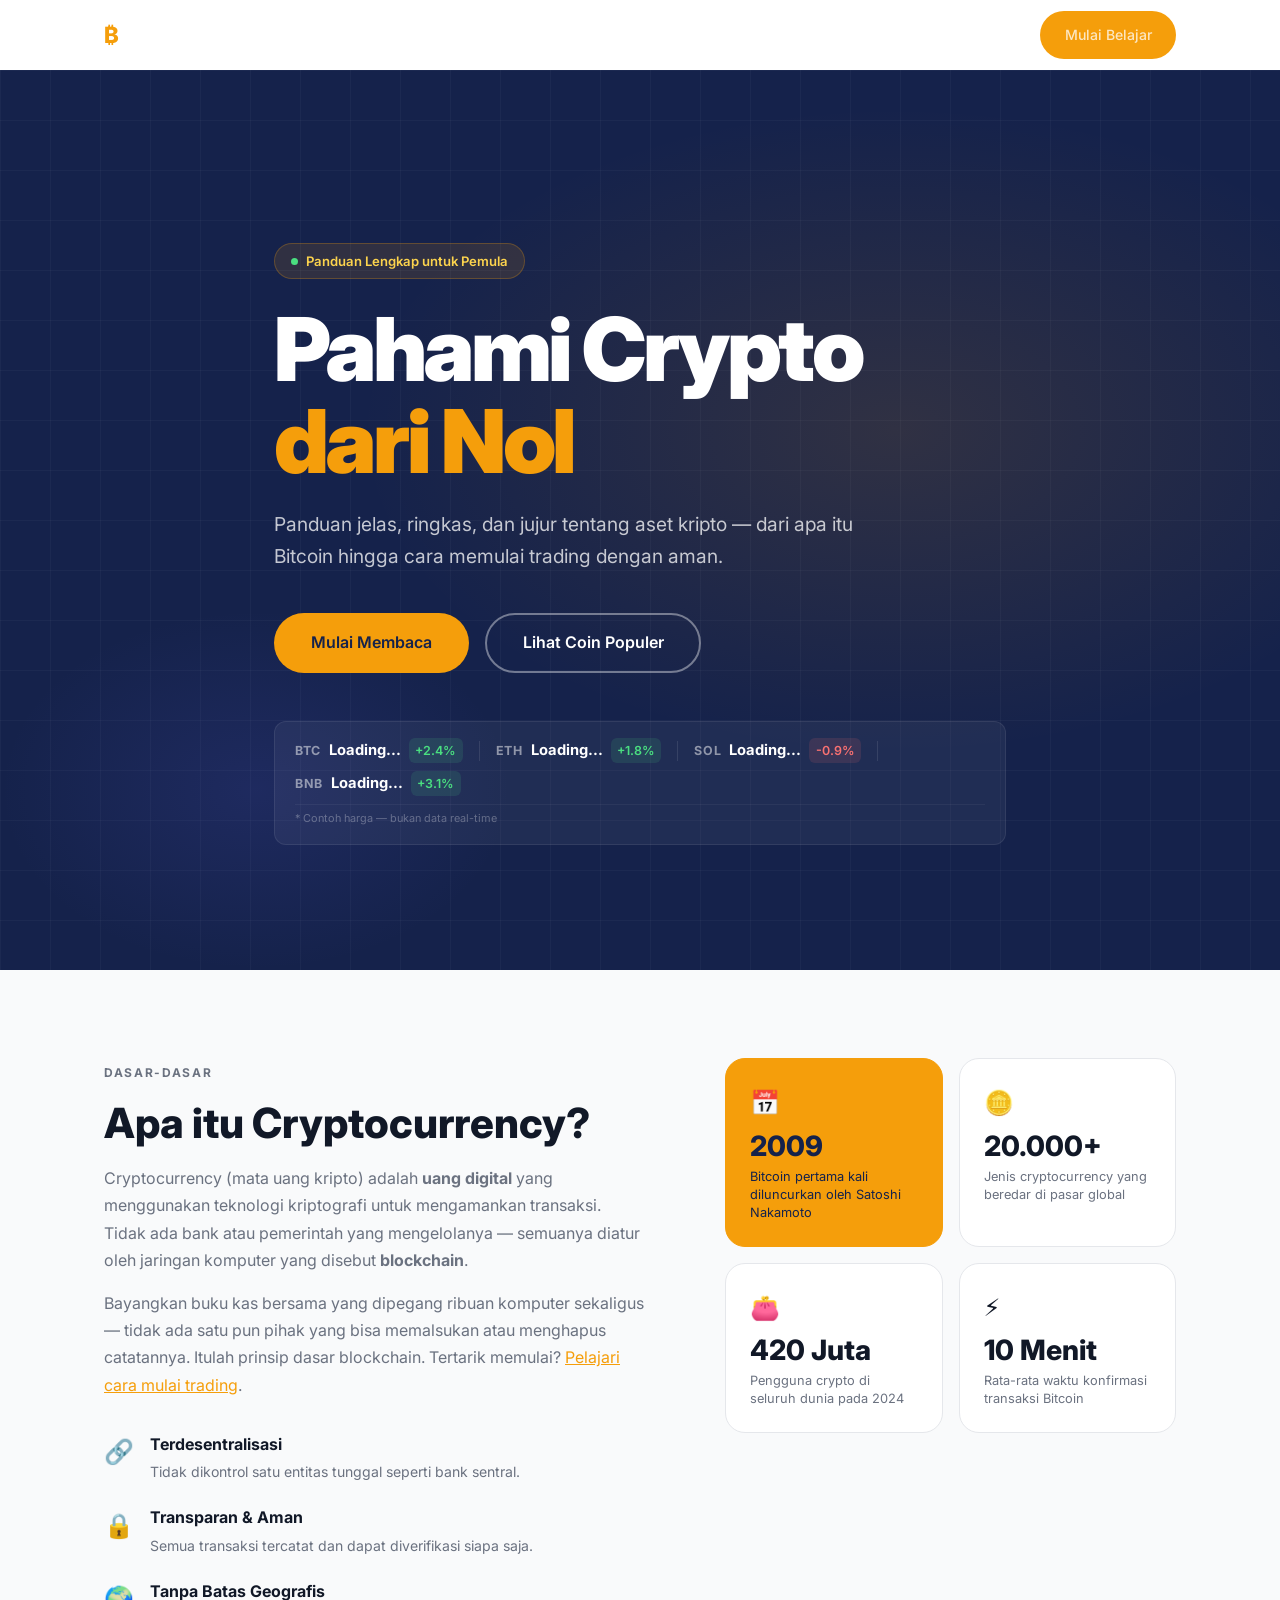
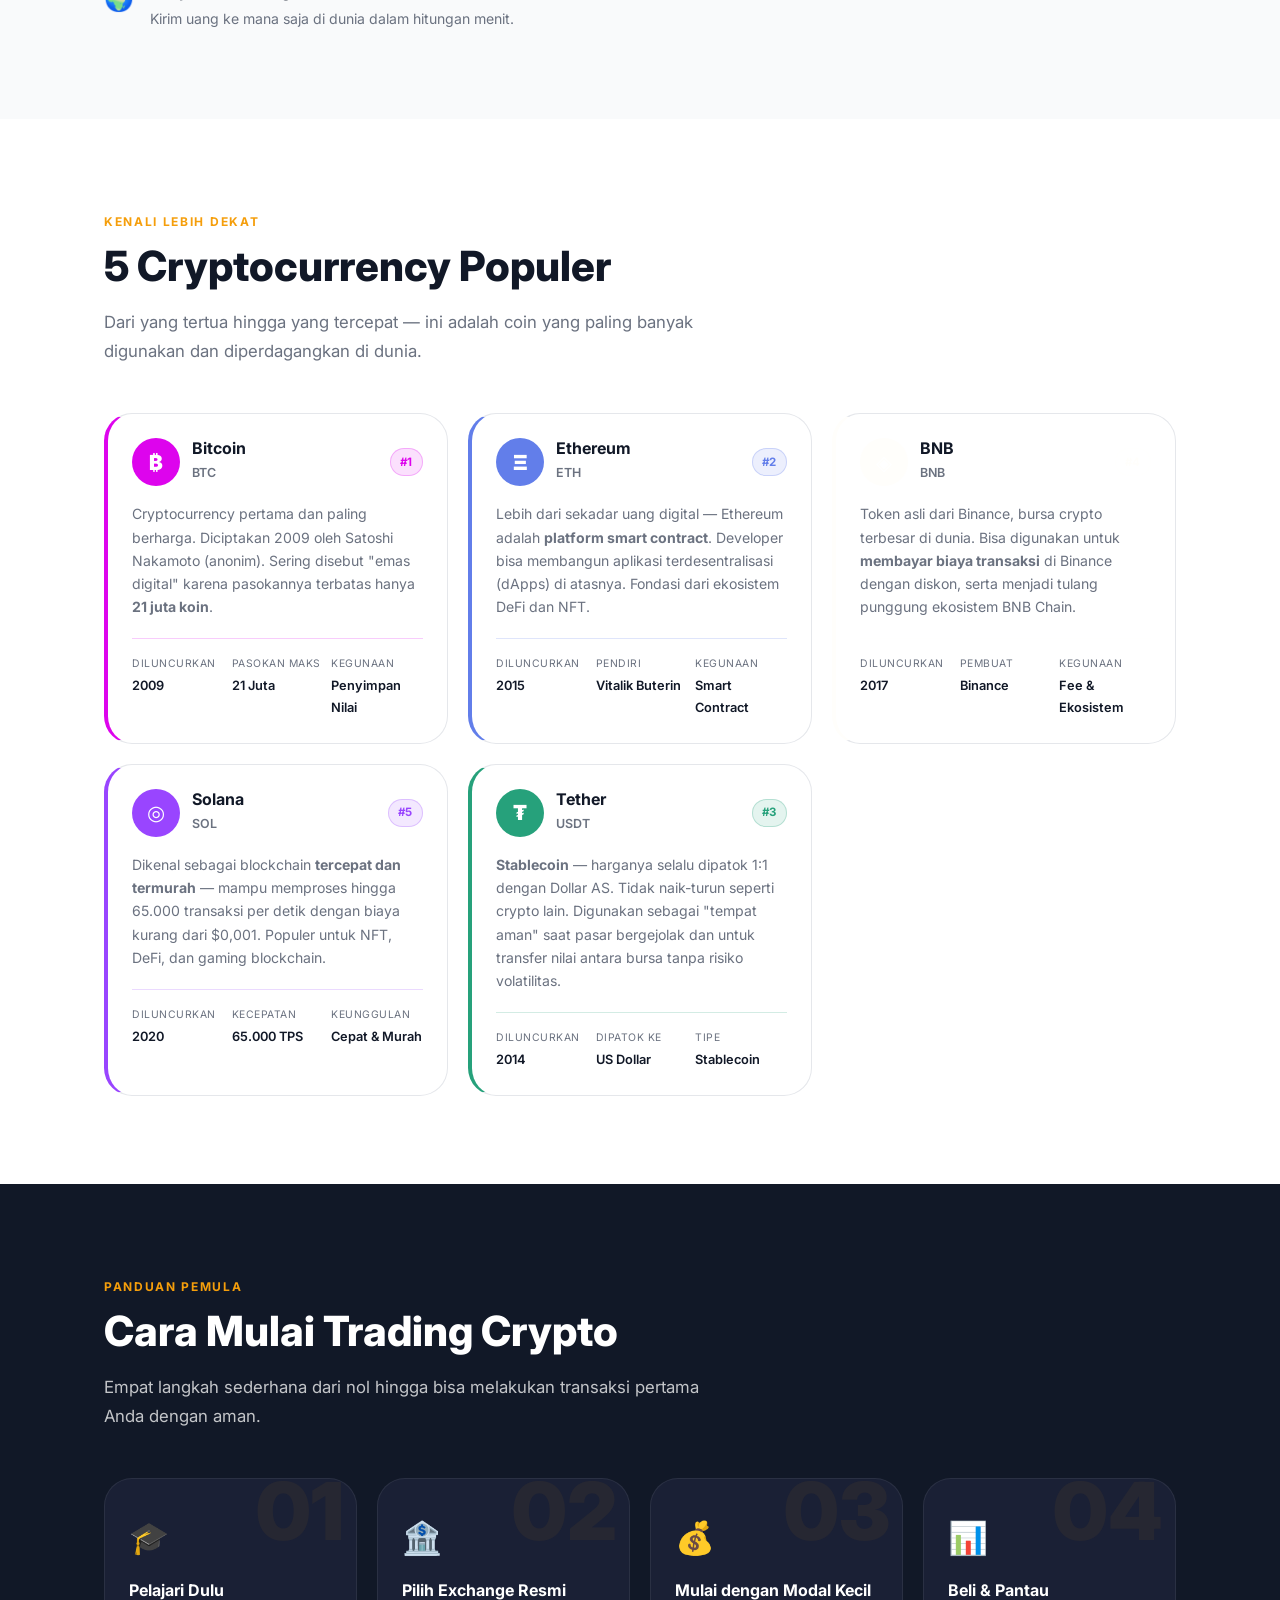
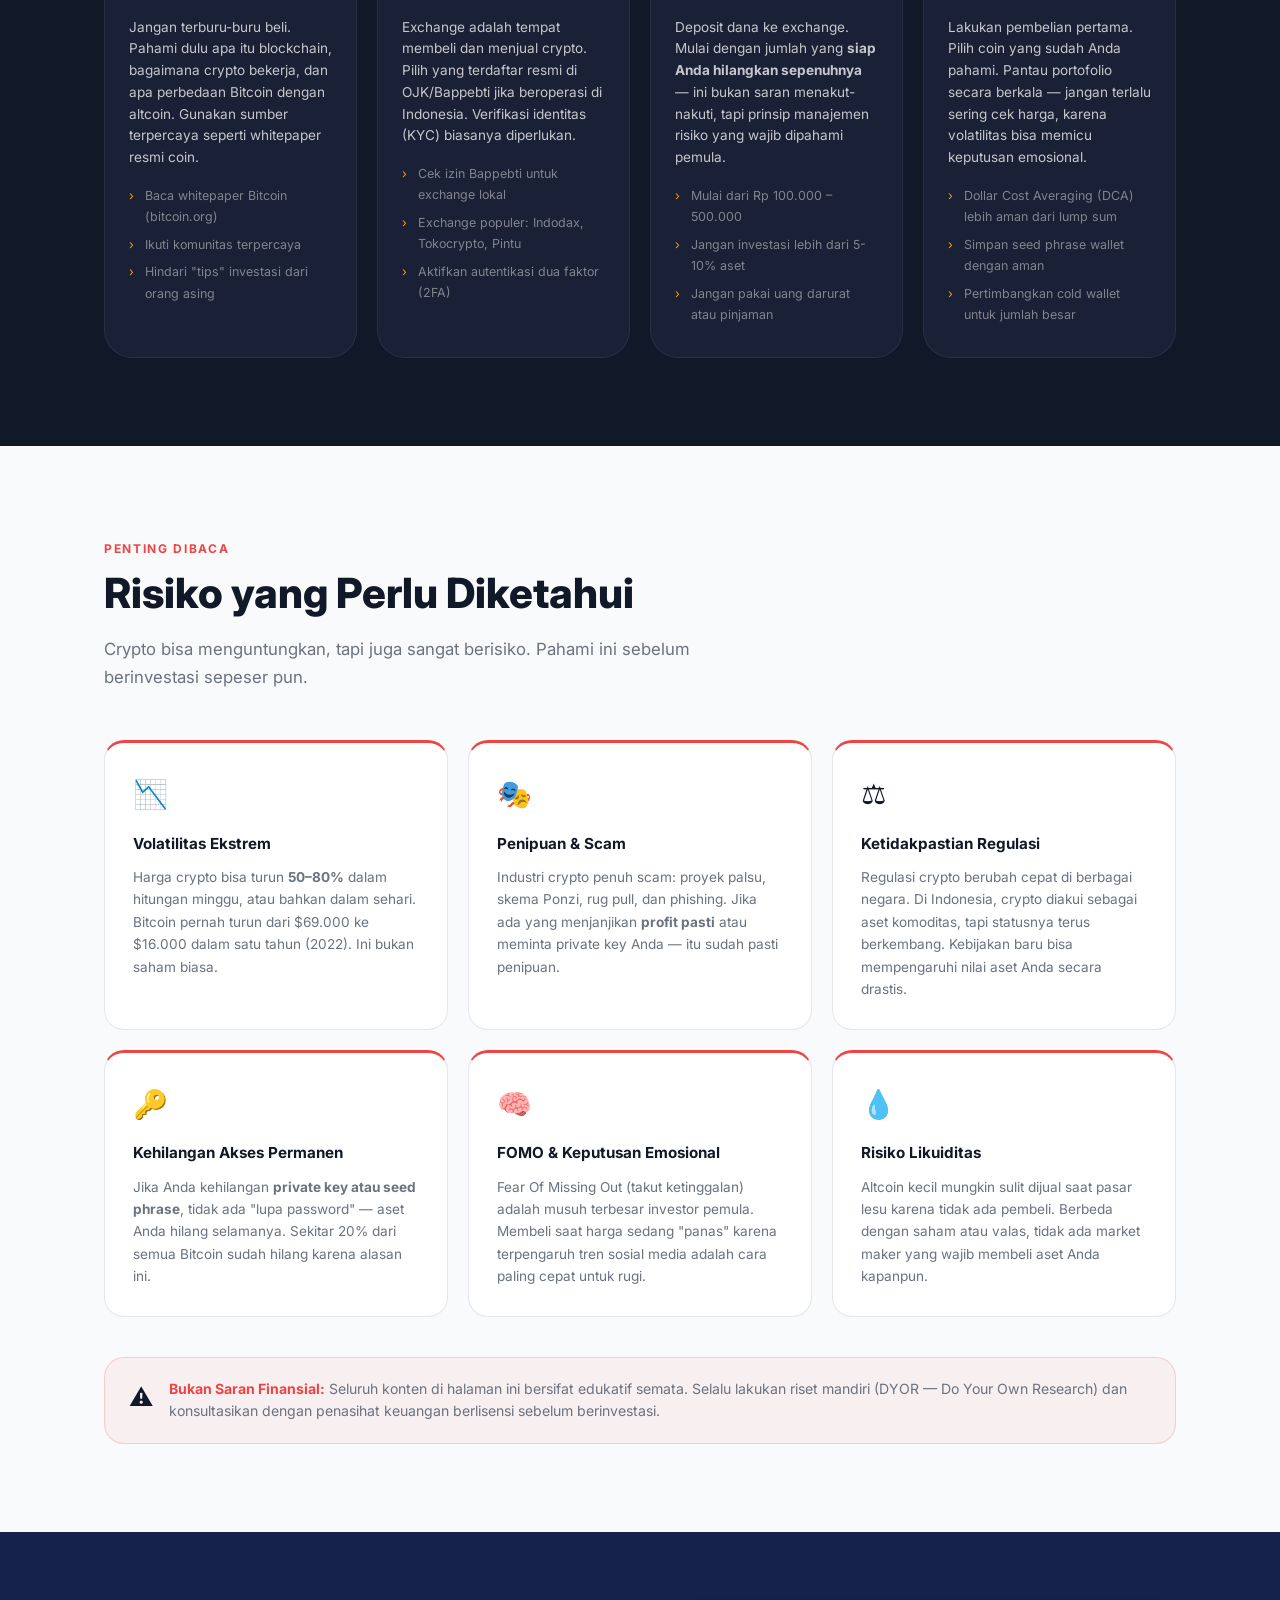
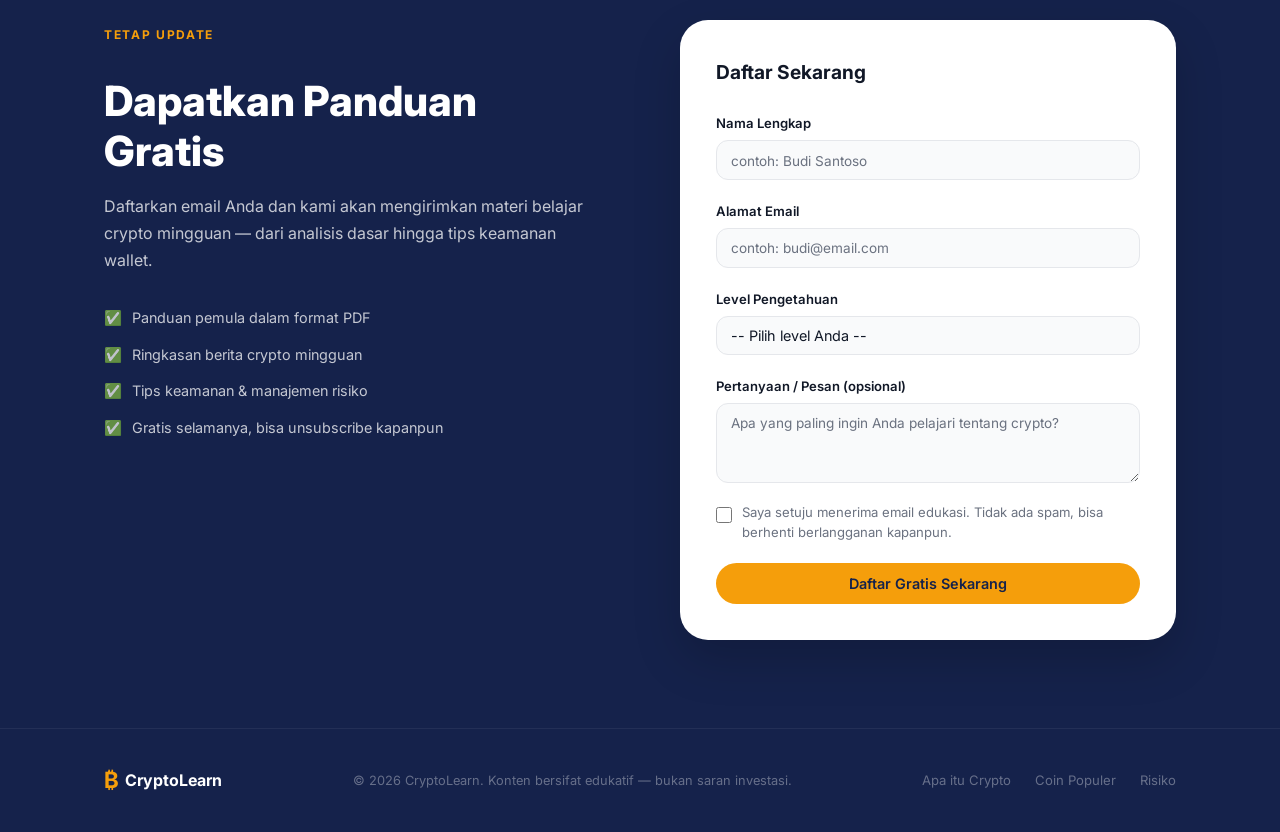
==== index.html @ 24c48a9a "first commit" ====
<!DOCTYPE html>
<html lang="id">
<head>
  <!-- Meta charset: wajib ada agar teks Indonesia terbaca sempurna -->
  <meta charset="UTF-8" />
  <!-- Viewport: kunci agar layout responsif di HP/tablet -->
  <meta name="viewport" content="width=device-width, initial-scale=1.0" />
  <title>Pahami Crypto dari Nol — Panduan Lengkap untuk Pemula</title>
  <meta name="description" content="Panduan crypto jelas, ringkas, dan jujur untuk pemula. Pelajari apa itu Bitcoin, Ethereum, cara mulai trading dengan aman, dan risiko yang perlu diketahui." />
  <meta name="google-site-verification" content="ZaIb_xKouuXDamSrKfndScjaKUH0bVItPPMoSaJbV18" />
  <!-- Link ke CSS terpisah — pisah HTML (struktur) dan CSS (gaya) adalah praktik terbaik -->
  <link rel="stylesheet" href="crypto.css" />
  <!-- Google Fonts: Inter untuk tampilan modern -->
  <link rel="preconnect" href="https://fonts.googleapis.com" />
  <link rel="preconnect" href="https://fonts.gstatic.com" crossorigin />
  <link href="https://fonts.googleapis.com/css2?family=Inter:wght@400;500;600;700;800;900&display=swap" rel="stylesheet" />
  
  <script type="application/ld+json">
  {
    "@context": "https://schema.org",
    "@type": "WebSite",
    "name": "CryptoLearn",
    "url": "https://belajarcrypto.vercel.app",
    "description": "Panduan lengkap belajar cryptocurrency untuk pemula — dari Bitcoin hingga cara trading aman."
  }
  </script>
</head>
<body>

  <!-- =============================================
       NAVBAR
       Sticky — menempel di atas saat scroll.
       Dibuat transparan di hero, lalu gelap setelah scroll
       (dikendalikan JS di bawah dengan kelas .scrolled).
  ============================================= -->
  <header class="navbar" id="navbar">
    <div class="container navbar__inner">

      <!-- Logo teks dengan ikon simbol cryptocurrency -->
      <a href="#hero" class="navbar__logo">
        <span class="navbar__logo-icon">₿</span>
        CryptoLearn
      </a>

      <!-- Tombol hamburger untuk mobile -->
      <button class="navbar__toggle" id="menuToggle" aria-label="Buka menu">
        <span></span><span></span><span></span>
      </button>

      <!-- Menu navigasi -->
      <nav class="navbar__menu" id="navMenu" aria-label="Navigasi utama">
        <a href="#what-is-crypto">Apa itu Crypto?</a>
        <a href="#coins">Coin Populer</a>
        <a href="#how-to-start">Cara Mulai</a>
        <a href="#risks">Risiko</a>
        <a href="#newsletter" class="btn btn--accent">Mulai Belajar</a>
      </nav>

    </div>
  </header>

  <main>

    <!-- =============================================
         HERO SECTION
         Background gelap dengan gradien — gaya khas
         situs finansial/crypto. Teks terang di atasnya.
         Terdapat "ticker" harga simulasi di bawah tagline.
    ============================================= -->
    <section class="hero" id="hero">
      <!-- Lapisan partikel/grid dekoratif di latar -->
      <div class="hero__grid" aria-hidden="true"></div>

      <div class="container hero__content">
        <!-- Lencana kecil pengantar -->
        <span class="hero__badge">
          <span class="hero__badge-dot"></span>
          Panduan Lengkap untuk Pemula
        </span>

        <!-- Judul utama: clamp() membuat ukuran font responsif otomatis -->
        <h1 class="hero__title">
          Pahami Crypto<br />
          <span class="hero__title-accent">dari Nol</span>
        </h1>

        <p class="hero__tagline">
          Panduan jelas, ringkas, dan jujur tentang aset kripto —
          dari apa itu Bitcoin hingga cara memulai trading dengan aman.
        </p>

        <!-- Dua tombol aksi -->
        <div class="hero__actions">
          <a href="#what-is-crypto" class="btn btn--accent btn--lg">Mulai Membaca</a>
          <a href="#coins" class="btn btn--outline-light btn--lg">Lihat Coin Populer</a>
        </div>

        <!-- Ticker harga simulasi — hanya dekorasi edukatif -->
        <div class="ticker" aria-label="Contoh harga crypto (simulasi)">
          <div class="ticker__item">
            <span class="ticker__symbol">BTC</span>
            <span class="ticker__price" id="harga-btc">Loading...</span>
            <span class="ticker__change ticker__change--up">+2.4%</span>
          </div>
          <div class="ticker__divider" aria-hidden="true"></div>
          <div class="ticker__item">
            <span class="ticker__symbol">ETH</span>
            <span class="ticker__price" id="harga-eth">Loading...</span>
            <span class="ticker__change ticker__change--up">+1.8%</span>
          </div>
          <div class="ticker__divider" aria-hidden="true"></div>
          <div class="ticker__item">
            <span class="ticker__symbol">SOL</span>
            <span class="ticker__price" id="harga-sol">Loading...</span>
            <span class="ticker__change ticker__change--down">-0.9%</span>
          </div>
          <div class="ticker__divider" aria-hidden="true"></div>
          <div class="ticker__item">
            <span class="ticker__symbol">BNB</span>
            <span class="ticker__price" id="harga-bnb">Loading...</span>
            <span class="ticker__change ticker__change--up">+3.1%</span>
          </div>
          <!-- Catatan: harga di atas adalah contoh/simulasi, bukan harga real-time -->
          <span class="ticker__note">* Contoh harga — bukan data real-time</span>
        </div>
      </div>
    </section>

    <!-- =============================================
         APA ITU CRYPTO
         Penjelasan dasar dengan blok info visual.
         Layout: teks di kiri, info-cards di kanan (Grid).
    ============================================= -->
    <section class="what-is section" id="what-is-crypto">
      <div class="container">
        <div class="what-is__inner">

          <!-- Kolom kiri: penjelasan teks -->
          <div class="what-is__text">
            <p class="section__label">Dasar-Dasar</p>
            <h2 class="section__title">Apa itu Cryptocurrency?</h2>
            <p>
              Cryptocurrency (mata uang kripto) adalah <strong>uang digital</strong> yang
              menggunakan teknologi kriptografi untuk mengamankan transaksi. Tidak ada bank
              atau pemerintah yang mengelolanya — semuanya diatur oleh jaringan komputer
              yang disebut <strong>blockchain</strong>.
            </p>
            <p>
              Bayangkan buku kas bersama yang dipegang ribuan komputer sekaligus — tidak
              ada satu pun pihak yang bisa memalsukan atau menghapus catatannya.
              Itulah prinsip dasar blockchain.
              Tertarik memulai? <a href="#how-to-start">Pelajari cara mulai trading</a>.
            </p>

            <!-- Poin-poin kunci dengan ikon -->
            <ul class="key-points">
              <li>
                <span class="key-points__icon" aria-hidden="true">🔗</span>
                <div>
                  <strong>Terdesentralisasi</strong>
                  <p>Tidak dikontrol satu entitas tunggal seperti bank sentral.</p>
                </div>
              </li>
              <li>
                <span class="key-points__icon" aria-hidden="true">🔒</span>
                <div>
                  <strong>Transparan & Aman</strong>
                  <p>Semua transaksi tercatat dan dapat diverifikasi siapa saja.</p>
                </div>
              </li>
              <li>
                <span class="key-points__icon" aria-hidden="true">🌍</span>
                <div>
                  <strong>Tanpa Batas Geografis</strong>
                  <p>Kirim uang ke mana saja di dunia dalam hitungan menit.</p>
                </div>
              </li>
            </ul>
          </div>

          <!-- Kolom kanan: kartu-kartu fakta -->
          <div class="what-is__facts">
            <!-- Setiap fact-card adalah blok angka/statistik menarik -->
            <div class="fact-card fact-card--primary">
              <span class="fact-card__icon" aria-hidden="true">📅</span>
              <strong class="fact-card__num">2009</strong>
              <p class="fact-card__label">Bitcoin pertama kali diluncurkan oleh Satoshi Nakamoto</p>
            </div>
            <div class="fact-card">
              <span class="fact-card__icon" aria-hidden="true">🪙</span>
              <strong class="fact-card__num">20.000+</strong>
              <p class="fact-card__label">Jenis cryptocurrency yang beredar di pasar global</p>
            </div>
            <div class="fact-card">
              <span class="fact-card__icon" aria-hidden="true">👛</span>
              <strong class="fact-card__num">420 Juta</strong>
              <p class="fact-card__label">Pengguna crypto di seluruh dunia pada 2024</p>
            </div>
            <div class="fact-card">
              <span class="fact-card__icon" aria-hidden="true">⚡</span>
              <strong class="fact-card__num">10 Menit</strong>
              <p class="fact-card__label">Rata-rata waktu konfirmasi transaksi Bitcoin</p>
            </div>
          </div>

        </div>
      </div>
    </section>

    <!-- =============================================
         5 CRYPTO POPULER
         Grid kartu — satu kartu per coin.
         Setiap kartu memiliki warna tema coin tersebut.
    ============================================= -->
    <section class="coins section" id="coins">
      <div class="container">
        <p class="section__label">Kenali Lebih Dekat</p>
        <h2 class="section__title">5 Cryptocurrency Populer</h2>
        <p class="section__sub">
          Dari yang tertua hingga yang tercepat — ini adalah coin yang paling banyak
          digunakan dan diperdagangkan di dunia.
        </p>

        <!-- Grid kartu coin -->
        <div class="coins__grid">

          <!-- ======= Bitcoin (BTC) ======= -->
          <!-- data-coin digunakan CSS untuk memberi warna tema -->
          <article class="coin-card" data-coin="btc">
            <div class="coin-card__header">
              <!-- Logo coin menggunakan emoji/simbol teks -->
              <div class="coin-card__logo" aria-hidden="true">₿</div>
              <div>
                <h3 class="coin-card__name">Bitcoin</h3>
                <span class="coin-card__symbol">BTC</span>
              </div>
              <!-- Badge peringkat -->
              <span class="coin-card__rank">#1</span>
            </div>
            <p class="coin-card__desc">
              Cryptocurrency pertama dan paling berharga. Diciptakan 2009 oleh
              Satoshi Nakamoto (anonim). Sering disebut "emas digital" karena
              pasokannya terbatas hanya <strong>21 juta koin</strong>.
            </p>
            <!-- Statistik mini -->
            <div class="coin-card__stats">
              <div class="coin-stat">
                <span class="coin-stat__label">Diluncurkan</span>
                <span class="coin-stat__val">2009</span>
              </div>
              <div class="coin-stat">
                <span class="coin-stat__label">Pasokan Maks</span>
                <span class="coin-stat__val">21 Juta</span>
              </div>
              <div class="coin-stat">
                <span class="coin-stat__label">Kegunaan</span>
                <span class="coin-stat__val">Penyimpan Nilai</span>
              </div>
            </div>
          </article>

          <!-- ======= Ethereum (ETH) ======= -->
          <article class="coin-card" data-coin="eth">
            <div class="coin-card__header">
              <div class="coin-card__logo" aria-hidden="true">Ξ</div>
              <div>
                <h3 class="coin-card__name">Ethereum</h3>
                <span class="coin-card__symbol">ETH</span>
              </div>
              <span class="coin-card__rank">#2</span>
            </div>
            <p class="coin-card__desc">
              Lebih dari sekadar uang digital — Ethereum adalah <strong>platform
              smart contract</strong>. Developer bisa membangun aplikasi terdesentralisasi
              (dApps) di atasnya. Fondasi dari ekosistem DeFi dan NFT.
            </p>
            <div class="coin-card__stats">
              <div class="coin-stat">
                <span class="coin-stat__label">Diluncurkan</span>
                <span class="coin-stat__val">2015</span>
              </div>
              <div class="coin-stat">
                <span class="coin-stat__label">Pendiri</span>
                <span class="coin-stat__val">Vitalik Buterin</span>
              </div>
              <div class="coin-stat">
                <span class="coin-stat__label">Kegunaan</span>
                <span class="coin-stat__val">Smart Contract</span>
              </div>
            </div>
          </article>

          <!-- ======= BNB ======= -->
          <article class="coin-card" data-coin="bnb">
            <div class="coin-card__header">
              <div class="coin-card__logo" aria-hidden="true">◈</div>
              <div>
                <h3 class="coin-card__name">BNB</h3>
                <span class="coin-card__symbol">BNB</span>
              </div>
              <span class="coin-card__rank">#4</span>
            </div>
            <p class="coin-card__desc">
              Token asli dari Binance, bursa crypto terbesar di dunia. Bisa digunakan
              untuk <strong>membayar biaya transaksi</strong> di Binance dengan diskon,
              serta menjadi tulang punggung ekosistem BNB Chain.
            </p>
            <div class="coin-card__stats">
              <div class="coin-stat">
                <span class="coin-stat__label">Diluncurkan</span>
                <span class="coin-stat__val">2017</span>
              </div>
              <div class="coin-stat">
                <span class="coin-stat__label">Pembuat</span>
                <span class="coin-stat__val">Binance</span>
              </div>
              <div class="coin-stat">
                <span class="coin-stat__label">Kegunaan</span>
                <span class="coin-stat__val">Fee & Ekosistem</span>
              </div>
            </div>
          </article>

          <!-- ======= Solana (SOL) ======= -->
          <article class="coin-card" data-coin="sol">
            <div class="coin-card__header">
              <div class="coin-card__logo" aria-hidden="true">◎</div>
              <div>
                <h3 class="coin-card__name">Solana</h3>
                <span class="coin-card__symbol">SOL</span>
              </div>
              <span class="coin-card__rank">#5</span>
            </div>
            <p class="coin-card__desc">
              Dikenal sebagai blockchain <strong>tercepat dan termurah</strong> —
              mampu memproses hingga 65.000 transaksi per detik dengan biaya kurang
              dari $0,001. Populer untuk NFT, DeFi, dan gaming blockchain.
            </p>
            <div class="coin-card__stats">
              <div class="coin-stat">
                <span class="coin-stat__label">Diluncurkan</span>
                <span class="coin-stat__val">2020</span>
              </div>
              <div class="coin-stat">
                <span class="coin-stat__label">Kecepatan</span>
                <span class="coin-stat__val">65.000 TPS</span>
              </div>
              <div class="coin-stat">
                <span class="coin-stat__label">Keunggulan</span>
                <span class="coin-stat__val">Cepat & Murah</span>
              </div>
            </div>
          </article>

          <!-- ======= USDT (Tether) ======= -->
          <article class="coin-card" data-coin="usdt">
            <div class="coin-card__header">
              <div class="coin-card__logo" aria-hidden="true">₮</div>
              <div>
                <h3 class="coin-card__name">Tether</h3>
                <span class="coin-card__symbol">USDT</span>
              </div>
              <span class="coin-card__rank">#3</span>
            </div>
            <p class="coin-card__desc">
              <strong>Stablecoin</strong> — harganya selalu dipatok 1:1 dengan
              Dollar AS. Tidak naik-turun seperti crypto lain. Digunakan sebagai
              "tempat aman" saat pasar bergejolak dan untuk transfer nilai antara
              bursa tanpa risiko volatilitas.
            </p>
            <div class="coin-card__stats">
              <div class="coin-stat">
                <span class="coin-stat__label">Diluncurkan</span>
                <span class="coin-stat__val">2014</span>
              </div>
              <div class="coin-stat">
                <span class="coin-stat__label">Dipatok ke</span>
                <span class="coin-stat__val">US Dollar</span>
              </div>
              <div class="coin-stat">
                <span class="coin-stat__label">Tipe</span>
                <span class="coin-stat__val">Stablecoin</span>
              </div>
            </div>
          </article>

        </div>
      </div>
    </section>

    <!-- =============================================
         CARA MULAI TRADING
         4 langkah berurutan — ditampilkan sebagai
         timeline horizontal dengan nomor langkah besar.
    ============================================= -->
    <section class="how-to section" id="how-to-start">
      <div class="container">
        <p class="section__label">Panduan Pemula</p>
        <h2 class="section__title">Cara Mulai Trading Crypto</h2>
        <p class="section__sub">
          Empat langkah sederhana dari nol hingga bisa melakukan transaksi
          pertama Anda dengan aman.
        </p>

        <!-- Grid 4 langkah -->
        <div class="steps__grid">

          <!-- Langkah 1 -->
          <div class="step">
            <!-- Nomor langkah besar sebagai elemen dekoratif -->
            <div class="step__number" aria-hidden="true">01</div>
            <div class="step__icon" aria-hidden="true">🎓</div>
            <h3 class="step__title">Pelajari Dulu</h3>
            <p class="step__desc">
              Jangan terburu-buru beli. Pahami dulu apa itu blockchain, bagaimana
              crypto bekerja, dan apa perbedaan Bitcoin dengan altcoin.
              Gunakan sumber terpercaya seperti whitepaper resmi coin.
            </p>
            <ul class="step__tips">
              <li>Baca whitepaper Bitcoin (bitcoin.org)</li>
              <li>Ikuti komunitas terpercaya</li>
              <li>Hindari "tips" investasi dari orang asing</li>
            </ul>
          </div>

          <!-- Langkah 2 -->
          <div class="step">
            <div class="step__number" aria-hidden="true">02</div>
            <div class="step__icon" aria-hidden="true">🏦</div>
            <h3 class="step__title">Pilih Exchange Resmi</h3>
            <p class="step__desc">
              Exchange adalah tempat membeli dan menjual crypto. Pilih yang terdaftar
              resmi di OJK/Bappebti jika beroperasi di Indonesia.
              Verifikasi identitas (KYC) biasanya diperlukan.
            </p>
            <ul class="step__tips">
              <li>Cek izin Bappebti untuk exchange lokal</li>
              <li>Exchange populer: Indodax, Tokocrypto, Pintu</li>
              <li>Aktifkan autentikasi dua faktor (2FA)</li>
            </ul>
          </div>

          <!-- Langkah 3 -->
          <div class="step">
            <div class="step__number" aria-hidden="true">03</div>
            <div class="step__icon" aria-hidden="true">💰</div>
            <h3 class="step__title">Mulai dengan Modal Kecil</h3>
            <p class="step__desc">
              Deposit dana ke exchange. Mulai dengan jumlah yang <strong>siap
              Anda hilangkan sepenuhnya</strong> — ini bukan saran menakut-nakuti,
              tapi prinsip manajemen risiko yang wajib dipahami pemula.
            </p>
            <ul class="step__tips">
              <li>Mulai dari Rp 100.000 – 500.000</li>
              <li>Jangan investasi lebih dari 5-10% aset</li>
              <li>Jangan pakai uang darurat atau pinjaman</li>
            </ul>
          </div>

          <!-- Langkah 4 -->
          <div class="step">
            <div class="step__number" aria-hidden="true">04</div>
            <div class="step__icon" aria-hidden="true">📊</div>
            <h3 class="step__title">Beli & Pantau</h3>
            <p class="step__desc">
              Lakukan pembelian pertama. Pilih coin yang sudah Anda pahami.
              Pantau portofolio secara berkala — jangan terlalu sering cek harga,
              karena volatilitas bisa memicu keputusan emosional.
            </p>
            <ul class="step__tips">
              <li>Dollar Cost Averaging (DCA) lebih aman dari lump sum</li>
              <li>Simpan seed phrase wallet dengan aman</li>
              <li>Pertimbangkan cold wallet untuk jumlah besar</li>
            </ul>
          </div>

        </div>
      </div>
    </section>

    <!-- =============================================
         RISIKO YANG PERLU DIKETAHUI
         Section peringatan — background berbeda (merah gelap)
         untuk memberikan sinyal visual "hati-hati".
    ============================================= -->
    <section class="risks section" id="risks">
      <div class="container">
        <p class="section__label section__label--warning">Penting Dibaca</p>
        <h2 class="section__title">Risiko yang Perlu Diketahui</h2>
        <p class="section__sub">
          Crypto bisa menguntungkan, tapi juga sangat berisiko.
          Pahami ini sebelum berinvestasi sepeser pun.
        </p>

        <!-- Grid kartu risiko -->
        <div class="risks__grid">

          <div class="risk-card">
            <div class="risk-card__icon" aria-hidden="true">📉</div>
            <h3 class="risk-card__title">Volatilitas Ekstrem</h3>
            <p>
              Harga crypto bisa turun <strong>50–80%</strong> dalam hitungan minggu,
              atau bahkan dalam sehari. Bitcoin pernah turun dari $69.000 ke $16.000
              dalam satu tahun (2022). Ini bukan saham biasa.
            </p>
          </div>

          <div class="risk-card">
            <div class="risk-card__icon" aria-hidden="true">🎭</div>
            <h3 class="risk-card__title">Penipuan & Scam</h3>
            <p>
              Industri crypto penuh scam: proyek palsu, skema Ponzi, rug pull, dan
              phishing. Jika ada yang menjanjikan <strong>profit pasti</strong> atau
              meminta private key Anda — itu sudah pasti penipuan.
            </p>
          </div>

          <div class="risk-card">
            <div class="risk-card__icon" aria-hidden="true">⚖️</div>
            <h3 class="risk-card__title">Ketidakpastian Regulasi</h3>
            <p>
              Regulasi crypto berubah cepat di berbagai negara. Di Indonesia,
              crypto diakui sebagai aset komoditas, tapi statusnya terus berkembang.
              Kebijakan baru bisa mempengaruhi nilai aset Anda secara drastis.
            </p>
          </div>

          <div class="risk-card">
            <div class="risk-card__icon" aria-hidden="true">🔑</div>
            <h3 class="risk-card__title">Kehilangan Akses Permanen</h3>
            <p>
              Jika Anda kehilangan <strong>private key atau seed phrase</strong>,
              tidak ada "lupa password" — aset Anda hilang selamanya. Sekitar
              20% dari semua Bitcoin sudah hilang karena alasan ini.
            </p>
          </div>

          <div class="risk-card">
            <div class="risk-card__icon" aria-hidden="true">🧠</div>
            <h3 class="risk-card__title">FOMO & Keputusan Emosional</h3>
            <p>
              Fear Of Missing Out (takut ketinggalan) adalah musuh terbesar investor
              pemula. Membeli saat harga sedang "panas" karena terpengaruh tren
              sosial media adalah cara paling cepat untuk rugi.
            </p>
          </div>

          <div class="risk-card">
            <div class="risk-card__icon" aria-hidden="true">💧</div>
            <h3 class="risk-card__title">Risiko Likuiditas</h3>
            <p>
              Altcoin kecil mungkin sulit dijual saat pasar lesu karena tidak ada
              pembeli. Berbeda dengan saham atau valas, tidak ada market maker
              yang wajib membeli aset Anda kapanpun.
            </p>
          </div>

        </div>

        <!-- Kotak peringatan tegas di bawah grid -->
        <div class="disclaimer">
          <span class="disclaimer__icon" aria-hidden="true">⚠️</span>
          <p>
            <strong>Bukan Saran Finansial:</strong> Seluruh konten di halaman ini
            bersifat edukatif semata. Selalu lakukan riset mandiri (DYOR — Do Your
            Own Research) dan konsultasikan dengan penasihat keuangan berlisensi
            sebelum berinvestasi.
          </p>
        </div>

      </div>
    </section>

    <!-- =============================================
         NEWSLETTER / KONTAK
         Form email dengan desain clean.
         <form> dengan action="#" tidak mengirim data
         ke mana-mana — hanya demonstrasi struktur HTML.
    ============================================= -->
    <section class="newsletter section" id="newsletter">
      <div class="container">
        <div class="newsletter__inner">

          <!-- Sisi kiri: teks ajakan -->
          <div class="newsletter__text">
            <p class="section__label">Tetap Update</p>
            <h2 class="section__title">Dapatkan Panduan Gratis</h2>
            <p>
              Daftarkan email Anda dan kami akan mengirimkan materi belajar crypto
              mingguan — dari analisis dasar hingga tips keamanan wallet.
            </p>

            <!-- Daftar keuntungan berlangganan -->
            <ul class="newsletter__perks">
              <li>
                <span aria-hidden="true">✅</span>
                Panduan pemula dalam format PDF
              </li>
              <li>
                <span aria-hidden="true">✅</span>
                Ringkasan berita crypto mingguan
              </li>
              <li>
                <span aria-hidden="true">✅</span>
                Tips keamanan & manajemen risiko
              </li>
              <li>
                <span aria-hidden="true">✅</span>
                Gratis selamanya, bisa unsubscribe kapanpun
              </li>
            </ul>
          </div>

          <!-- Sisi kanan: form -->
          <div class="newsletter__form-wrap">
            <!-- action="#" = form tidak dikirim ke mana-mana (hanya demonstrasi) -->
            <!-- novalidate dihapus agar browser validasi bawaan aktif -->
            <form class="newsletter__form" id="newsletterForm" action="#" method="post">
              <h3 class="form__title">Daftar Sekarang</h3>

              <!-- Grup field: label + input selalu dipasangkan via 'for' & 'id' -->
              <div class="form__group">
                <!-- for="nama" menghubungkan label ke input dengan id="nama" -->
                <label for="nama" class="form__label">Nama Lengkap</label>
                <input
                  type="text"
                  id="nama"
                  name="nama"
                  class="form__input"
                  placeholder="contoh: Budi Santoso"
                  required
                  autocomplete="name"
                />
              </div>

              <div class="form__group">
                <label for="email" class="form__label">Alamat Email</label>
                <!-- type="email": browser akan validasi format email secara otomatis -->
                <input
                  type="email"
                  id="email"
                  name="email"
                  class="form__input"
                  placeholder="contoh: budi@email.com"
                  required
                  autocomplete="email"
                />
              </div>

              <div class="form__group">
                <label for="level" class="form__label">Level Pengetahuan</label>
                <!-- <select> untuk pilihan terbatas -->
                <select id="level" name="level" class="form__select">
                  <option value="">-- Pilih level Anda --</option>
                  <option value="beginner">Pemula — belum pernah beli crypto</option>
                  <option value="intermediate">Menengah — sudah pernah trading</option>
                  <option value="advanced">Mahir — ingin tips lebih dalam</option>
                </select>
              </div>

              <div class="form__group">
                <label for="pesan" class="form__label">Pertanyaan / Pesan (opsional)</label>
                <!-- <textarea> untuk teks panjang multi-baris -->
                <textarea
                  id="pesan"
                  name="pesan"
                  class="form__textarea"
                  rows="3"
                  placeholder="Apa yang paling ingin Anda pelajari tentang crypto?"
                ></textarea>
              </div>

              <!-- Checkbox persetujuan — elemen form yang sering dilupakan pemula -->
              <div class="form__checkbox-group">
                <input type="checkbox" id="agree" name="agree" required />
                <label for="agree">
                  Saya setuju menerima email edukasi. Tidak ada spam, bisa berhenti
                  berlangganan kapanpun.
                </label>
              </div>

              <!-- Tombol submit -->
              <button type="submit" class="btn btn--accent btn--full">
                Daftar Gratis Sekarang
              </button>

              <!-- Pesan sukses — tersembunyi, ditampilkan JS setelah submit -->
              <p class="form__success" id="formSuccess" aria-live="polite">
                🎉 Terima kasih! Cek email Anda untuk panduan pertama.
              </p>
            </form>
          </div>

        </div>
      </div>
    </section>

  </main>

  <!-- =============================================
       FOOTER
  ============================================= -->
  <footer class="footer">
    <div class="container footer__inner">
      <div class="footer__brand">
        <span class="navbar__logo-icon">₿</span>
        <span>CryptoLearn</span>
      </div>
      <p class="footer__copy">
        &copy; 2026 CryptoLearn. Konten bersifat edukatif — bukan saran investasi.
      </p>
      <nav class="footer__links" aria-label="Link footer">
        <a href="#what-is-crypto">Apa itu Crypto</a>
        <a href="#coins">Coin Populer</a>
        <a href="#risks">Risiko</a>
      </nav>
    </div>
  </footer>

  <!-- =============================================
       JAVASCRIPT
       Tiga fungsi:
       1. Hamburger menu mobile
       2. Navbar berubah setelah scroll
       3. Intercept submit form — tampilkan pesan sukses
  ============================================= -->
  <script>
    /* ——— 1. Hamburger Menu ——— */
    const toggle = document.getElementById('menuToggle');
    const menu   = document.getElementById('navMenu');

    toggle.addEventListener('click', () => {
      const isOpen = menu.classList.toggle('open');
      toggle.classList.toggle('active');
      toggle.setAttribute('aria-expanded', isOpen);
    });

    // Tutup menu saat link diklik
    menu.querySelectorAll('a').forEach(link => {
      link.addEventListener('click', () => {
        menu.classList.remove('open');
        toggle.classList.remove('active');
        toggle.setAttribute('aria-expanded', 'false');
      });
    });

    /* ——— 2. Navbar "scrolled" class ———
       IntersectionObserver lebih efisien daripada event scroll
       karena tidak terpicu setiap pixel scroll */
    const navbar = document.getElementById('navbar');
    const heroSection = document.querySelector('.hero');

    const observer = new IntersectionObserver(
      ([entry]) => {
        // Jika hero tidak lagi terlihat (user sudah scroll melewatinya), tambah .scrolled
        navbar.classList.toggle('scrolled', !entry.isIntersecting);
      },
      { threshold: 0.1 }
    );
    observer.observe(heroSection);

    /* ——— 3. Form Submit ——— */
    const form        = document.getElementById('newsletterForm');
    const successMsg  = document.getElementById('formSuccess');

    form.addEventListener('submit', async (e) => {
  e.preventDefault();

  const nama = document.getElementById('nama').value;
  const email = document.getElementById('email').value;

  try {
    const response = await fetch('http://127.0.0.1:8000/daftar', {
      method: 'POST',
      headers: { 'Content-Type': 'application/json' },
      body: JSON.stringify({ nama, email })
    });

    const data = await response.json();

    if (response.ok) {
      successMsg.textContent = '🎉 ' + data.pesan;
      successMsg.classList.add('visible');
      form.reset();
      setTimeout(() => successMsg.classList.remove('visible'), 5000);
    }
  } catch (error) {
    successMsg.textContent = '❌ Gagal terhubung ke server.';
    successMsg.classList.add('visible');
  }
});

        // Ambil harga crypto real-time
    async function ambilHargaCrypto() {
        const coins = [
            { id: "harga-btc", pasangan: "BTC-USD" },
            { id: "harga-eth", pasangan: "ETH-USD" },
            { id: "harga-sol", pasangan: "SOL-USD" },
            { id: "harga-bnb", pasangan: "BNB-USD" }
        ];

        for (const coin of coins) {
            const response = await fetch("https://api.coinbase.com/v2/prices/" + coin.pasangan + "/spot");
            const data = await response.json();
            document.getElementById(coin.id).textContent = "$" + parseFloat(data.data.amount).toFixed(2);
        }
    }

ambilHargaCrypto();
  </script>

</body>
</html>
---- crypto.css ----
/* =============================================
   crypto.css — Belajar Crypto untuk Pemula
   Komentar lengkap untuk tujuan pembelajaran.

   STRUKTUR FILE:
   1.  Reset & Variabel CSS
   2.  Utilitas & Komponen Dasar
   3.  Tombol (Buttons)
   4.  Navbar
   5.  Hero
   6.  Apa itu Crypto
   7.  Coin Populer
   8.  Cara Mulai Trading (Steps)
   9.  Risiko
   10. Newsletter / Form
   11. Footer
   12. Responsif (Media Queries)
   13. Animasi & Keyframes
============================================= */


/* =============================================
   1. RESET & VARIABEL CSS

   box-sizing: border-box — padding & border dihitung
   DI DALAM ukuran elemen, bukan menambah lebar.
   Contoh: div lebar 200px dengan padding 20px
   tetap berukuran 200px total (bukan 240px).
============================================= */
*,
*::before,
*::after {
  box-sizing: border-box;
  margin: 0;
  padding: 0;
}

/* :root = elemen <html>
   Variabel CSS (custom properties) didefinisikan di sini
   agar nilai warna/ukuran tidak tersebar dan mudah diubah. */
:root {
  /* === Palet Warna Crypto === */
  /* Warna gelap untuk hero dan elemen premium */
  --clr-dark:        #15224b;   /* Hampir hitam — background hero */
  --clr-dark-2:      #111827;   /* Abu gelap — background section */
  --clr-dark-card:   #1a2035;   /* Kartu di atas background gelap */

  /* Warna aksen (orange/kuning keemasan — identik dengan Bitcoin) */
  --clr-accent:      #f59e0b;   /* Amber/emas */
  --clr-accent-lt:   #fcd34d;   /* Amber lebih terang */
  --clr-accent-dk:   #d97706;   /* Amber lebih gelap (untuk hover) */

  /* Warna section terang */
  --clr-bg:          #ffffff;
  --clr-bg-subtle:   #f9fafb;
  --clr-border:      #e5e7eb;

  /* Warna teks */
  --clr-text:        #111827;
  --clr-text-muted:  #6b7280;
  --clr-text-light:  rgba(255,255,255,0.75);  /* Teks di atas background gelap */

  /* Warna per-coin — digunakan oleh atribut data-coin di CSS */
  --clr-btc:   #dd04ed;   /* Orange Bitcoin */
  --clr-eth:   #627eea;   /* Biru Ethereum */
  --clr-bnb:   #fffefb;   /* Kuning BNB */
  --clr-sol:   #9945ff;   /* Ungu Solana */
  --clr-usdt:  #26a17b;   /* Hijau Tether */

  /* Warna peringatan */
  --clr-warning: #ef4444;   /* Merah untuk section risiko */

  /* === Tipografi === */
  --font: 'Inter', system-ui, -apple-system, sans-serif;

  /* === Radius Sudut === */
  --radius-sm:   6px;
  --radius-md:   12px;
  --radius-lg:   20px;
  --radius-xl:   28px;
  --radius-full: 9999px;

  /* === Bayangan === */
  --shadow-sm:  0 1px 3px rgba(0,0,0,.08);
  --shadow-md:  0 4px 16px rgba(0,0,0,.10);
  --shadow-lg:  0 20px 48px rgba(0,0,0,.18);
  --shadow-glow: 0 0 30px rgba(245,158,11,.25);  /* Cahaya emas di sekitar elemen */

  /* === Transisi === */
  --ease: 0.25s ease;
}

/* scroll-behavior: smooth — klik link anchor (#coins dll)
   akan animasi scroll halus, bukan langsung loncat */
html { scroll-behavior: smooth; }

body {
  font-family: var(--font);
  font-size: 1.0rem;
  line-height: 1.7;
  color: var(--clr-text);
  background-color: var(--clr-bg);
  overflow-x: hidden;   /* Cegah scrollbar horizontal yang tidak sengaja */
}

img { max-width: 100%; display: block; }
ul  { list-style: none; }
a   { text-decoration: none; color: inherit; }

/* =============================================
   2. UTILITAS & KOMPONEN DASAR
============================================= */

/* Container: pembatas lebar konten agar tidak
   membentang penuh di layar besar */
.container {
  width: 100%;
  max-width: 1120px;
  margin-inline: auto;   /* Sama dengan margin-left: auto; margin-right: auto */
  padding-inline: 1.5rem;
}

/* Padding vertikal konsisten untuk semua section */
.section {
  padding-block: 5.5rem;   /* padding-top dan padding-bottom sekaligus */
}

/* Label kecil berwarna di atas setiap judul section */
.section__label {
  display: inline-block;
  font-size: 0.75rem;
  font-weight: 700;
  letter-spacing: 0.14em;   /* Spasi huruf lebar = kesan label/tag */
  text-transform: uppercase;
  color: var(--clr-accent);
  margin-bottom: 0.6rem;
}

/* Varian label merah untuk section risiko */
.section__label--warning {
  color: var(--clr-warning);
}

/* Judul section — clamp() = font size responsif tanpa media query:
   clamp(minimum, ideal berdasarkan viewport, maksimum) */
.section__title {
  font-size: clamp(1.75rem, 4vw, 2.6rem);
  font-weight: 800;
  line-height: 1.2;
  color: var(--clr-text);
  margin-bottom: 1rem;
}

/* Sub-judul abu-abu di bawah judul section */
.section__sub {
  font-size: 1.05rem;
  color: var(--clr-text-muted);
  max-width: 58ch;   /* ch = lebar karakter '0' — membatasi panjang baris optimal */
  margin-bottom: 3rem;
}

/* =============================================
   3. TOMBOL (Buttons)

   Semua tombol berbagi kelas .btn (base),
   lalu modifier kelas menimpa gaya tertentu.
   Pola ini disebut BEM (Block Element Modifier).
============================================= */
.btn {
  display: inline-flex;
  align-items: center;
  justify-content: center;
  gap: 0.4rem;
  padding: 0.65rem 1.4rem;
  border-radius: var(--radius-full);
  font-family: var(--font);
  font-size: 0.9rem;
  font-weight: 600;
  cursor: pointer;
  border: 2px solid transparent;
  transition: all var(--ease);
  white-space: nowrap;   /* Teks tombol tidak pindah baris */
}

/* Tombol aksen — emas/amber, paling mencolok */
.btn--accent {
  background: var(--clr-accent);
  color: var(--clr-dark);   /* Teks gelap di atas background kuning */
}
.btn--accent:hover {
  background: var(--clr-accent-lt);
  transform: translateY(-2px);   /* Naik 2px saat hover — efek interaktif */
  box-shadow: var(--shadow-glow);
}

/* Tombol outline untuk background gelap (hero) */
.btn--outline-light {
  border-color: rgba(255,255,255,.4);
  color: #fff;
}
.btn--outline-light:hover {
  border-color: #fff;
  background: rgba(255,255,255,.08);
}

/* Modifier ukuran besar */
.btn--lg {
  padding: 0.9rem 2.2rem;
  font-size: 1rem;
}

/* Modifier lebar penuh — untuk tombol dalam form */
.btn--full {
  width: 100%;
}


/* =============================================
   4. NAVBAR

   Mulai transparan di atas hero, berubah gelap
   saat user scroll (kelas .scrolled ditambah JS).
   position: sticky + top: 0 = menempel di atas.
============================================= */
.navbar {
  position: sticky;
  top: 0;
  z-index: 100;
  /* Awalnya transparan — hanya border bawah tipis */
  background: transparent;
  transition: background var(--ease), backdrop-filter var(--ease),
              box-shadow var(--ease);
}

/* Kelas .scrolled ditambahkan JS saat hero tidak terlihat */
.navbar.scrolled {
  background: rgba(10, 14, 26, 0.92);
  /* backdrop-filter: blur — efek "kaca buram" di atas konten di belakangnya */
  backdrop-filter: blur(14px);
  -webkit-backdrop-filter: blur(14px);
  box-shadow: 0 1px 0 rgba(255,255,255,.06);
}

/* Flex row: logo kiri, tombol hamburger tengah, menu kanan */
.navbar__inner {
  display: flex;
  align-items: center;
  justify-content: space-between;
  height: 70px;
}

/* Logo teks: ikon + nama */
.navbar__logo {
  display: flex;
  align-items: center;
  gap: 0.4rem;
  font-size: 1.2rem;
  font-weight: 800;
  color: #fff;
  letter-spacing: -0.02em;
}

/* Ikon simbol Bitcoin — berwarna aksen */
.navbar__logo-icon {
  color: var(--clr-accent);
  font-size: 1.4rem;
}

/* Menu link navigasi */
.navbar__menu {
  display: flex;
  align-items: center;
  gap: 1.75rem;
}
.navbar__menu a {
  font-size: 0.88rem;
  font-weight: 500;
  color: var(--clr-text-light);
  transition: color var(--ease);
}
.navbar__menu a:hover {
  color: var(--clr-accent);
}

/* Hamburger toggle — disembunyikan di desktop */
.navbar__toggle {
  display: none;
  flex-direction: column;
  justify-content: space-between;
  width: 26px;
  height: 18px;
  background: none;
  border: none;
  cursor: pointer;
  padding: 0;
}
.navbar__toggle span {
  display: block;
  height: 2px;
  background: #fff;
  border-radius: 2px;
  transition: transform 0.3s, opacity 0.3s;
}
/* Animasi hamburger → X saat menu terbuka */
.navbar__toggle.active span:nth-child(1) { transform: translateY(8px) rotate(45deg); }
.navbar__toggle.active span:nth-child(2) { opacity: 0; }
.navbar__toggle.active span:nth-child(3) { transform: translateY(-8px) rotate(-45deg); }


/* =============================================
   5. HERO

   Full-height dengan background gelap bergradien.
   Grid dekoratif di latar menggunakan CSS background-image.
============================================= */
.hero {
  position: relative;
  min-height: 100svh;   /* svh: viewport height dengan memperhitungkan address bar mobile */
  background: var(--clr-dark);
  display: flex;
  align-items: center;
  overflow: hidden;
}

/* Grid pola kotak-kotak di background hero —
   dibuat hanya dengan CSS background-image (tanpa gambar) */
.hero__grid {
  position: absolute;
  inset: 0;   /* Sama dengan top:0;right:0;bottom:0;left:0 */
  /* Dua gradien radial untuk efek cahaya, plus pola grid */
  background:
    radial-gradient(ellipse 70% 60% at 70% 40%, rgba(245,158,11,.12) 0%, transparent 60%),
    radial-gradient(ellipse 40% 40% at 20% 80%, rgba(99,102,241,.12) 0%, transparent 50%),
    /* Pola grid dibuat dari gradient transparan yang berulang */
    linear-gradient(rgba(255,255,255,.03) 1px, transparent 1px),
    linear-gradient(90deg, rgba(255,255,255,.03) 1px, transparent 1px);
  background-size: auto, auto, 50px 50px, 50px 50px;
  pointer-events: none;   /* Grid tidak mengganggu klik pengguna */
}

/* Konten teks di atas grid */
.hero__content {
  position: relative;
  z-index: 1;
  max-width: 780px;
  padding-block: 7rem 4rem;
}

/* Lencana "Panduan Lengkap untuk Pemula" */
.hero__badge {
  display: inline-flex;
  align-items: center;
  gap: 0.5rem;
  background: rgba(245,158,11,.12);
  border: 1px solid rgba(245,158,11,.25);
  color: var(--clr-accent-lt);
  border-radius: var(--radius-full);
  padding: 0.35rem 1rem;
  font-size: 0.82rem;
  font-weight: 600;
  margin-bottom: 1.5rem;
  animation: fadeUp 0.6s ease both;
}

/* Titik hijau berkedip dalam badge (menunjukkan "live/aktif") */
.hero__badge-dot {
  width: 7px;
  height: 7px;
  border-radius: 50%;
  background: #4ade80;
  /* animation: nama-keyframe durasi timing-function repeat */
  animation: pulse 2s infinite;
}

/* Judul hero dua baris */
.hero__title {
  font-size: clamp(2.8rem, 7vw, 5.5rem);
  font-weight: 900;
  line-height: 1.05;
  letter-spacing: -0.04em;
  color: #fff;
  margin-bottom: 1.25rem;
  animation: fadeUp 0.6s 0.1s ease both;
}

/* Baris kedua judul berwarna aksen amber */
.hero__title-accent {
  color: var(--clr-accent);
}

/* Tagline di bawah judul */
.hero__tagline {
  font-size: clamp(1rem, 2.5vw, 1.2rem);
  color: var(--clr-text-light);
  max-width: 52ch;
  margin-bottom: 2.5rem;
  animation: fadeUp 0.6s 0.2s ease both;
}

/* Kelompok tombol CTA */
.hero__actions {
  display: flex;
  flex-wrap: wrap;
  gap: 1rem;
  margin-bottom: 3rem;
  animation: fadeUp 0.6s 0.3s ease both;
}

/* ——— Ticker Harga Simulasi ———
   Deretan angka harga di bawah CTA */
.ticker {
  display: flex;
  align-items: center;
  flex-wrap: wrap;
  gap: 0.5rem 1rem;
  padding: 1rem 1.25rem;
  background: rgba(255,255,255,.05);
  border: 1px solid rgba(255,255,255,.08);
  border-radius: var(--radius-md);
  animation: fadeUp 0.6s 0.4s ease both;
}

.ticker__item {
  display: flex;
  align-items: center;
  gap: 0.5rem;
}

.ticker__symbol {
  font-size: 0.78rem;
  font-weight: 700;
  color: rgba(255,255,255,.5);
  letter-spacing: 0.05em;
}

.ticker__price {
  font-size: 0.92rem;
  font-weight: 700;
  color: #fff;
}

/* Persentase perubahan — hijau untuk naik, merah untuk turun */
.ticker__change {
  font-size: 0.78rem;
  font-weight: 600;
  padding: 0.1rem 0.4rem;
  border-radius: var(--radius-sm);
}
.ticker__change--up   { color: #4ade80; background: rgba(74,222,128,.12); }
.ticker__change--down { color: #f87171; background: rgba(248,113,113,.12); }

.ticker__divider {
  width: 1px;
  height: 20px;
  background: rgba(255,255,255,.1);
}

.ticker__note {
  font-size: 0.68rem;
  color: rgba(255,255,255,.3);
  width: 100%;   /* Pindah ke baris baru */
  padding-top: 0.25rem;
  border-top: 1px solid rgba(255,255,255,.05);
}


/* =============================================
   6. APA ITU CRYPTO

   Layout dua kolom: teks penjelasan + grid fakta.
   CSS Grid dengan grid-template-columns otomatis.
============================================= */
.what-is {
  background: var(--clr-bg-subtle);
}

/* Grid dua kolom asimetris: teks lebih lebar dari grid fakta */
.what-is__inner {
  display: grid;
  grid-template-columns: 1.2fr 1fr;
  gap: 5rem;
  align-items: start;   /* Rata atas, bukan rata tengah */
}

.what-is__text .section__title { margin-bottom: 1rem; }
.what-is__text p { color: var(--clr-text-muted); margin-bottom: 1rem; }
.what-is__text p:last-of-type { margin-bottom: 2rem; }

/* Daftar poin kunci dengan ikon di kiri */
.key-points {
  display: flex;
  flex-direction: column;
  gap: 1.25rem;
}

.key-points li {
  display: flex;
  gap: 1rem;
  align-items: flex-start;
}

.key-points__icon {
  font-size: 1.5rem;
  /* flex-shrink: 0 mencegah ikon menyusut saat teks panjang */
  flex-shrink: 0;
  margin-top: 0.1rem;
}

.key-points li strong {
  display: block;
  color: var(--clr-text);
  margin-bottom: 0.15rem;
}
.key-points li p {
  font-size: 0.88rem;
  color: var(--clr-text-muted);
  margin: 0 !important;
}

/* Grid 2×2 kartu fakta di kolom kanan */
.what-is__facts {
  display: grid;
  grid-template-columns: 1fr 1fr;
  gap: 1rem;
}

/* Kartu fakta: angka besar + label */
.fact-card {
  background: #fff;
  border: 1px solid var(--clr-border);
  border-radius: var(--radius-lg);
  padding: 1.5rem;
  display: flex;
  flex-direction: column;
  gap: 0.5rem;
  transition: transform var(--ease), box-shadow var(--ease);
}
.fact-card:hover {
  transform: translateY(-4px);
  box-shadow: var(--shadow-md);
}

/* Kartu pertama — aksen warna amber */
.fact-card--primary {
  background: var(--clr-accent);
  border-color: var(--clr-accent);
}
.fact-card--primary .fact-card__num,
.fact-card--primary .fact-card__label {
  color: var(--clr-dark);
}

.fact-card__icon { font-size: 1.5rem; }

.fact-card__num {
  font-size: 1.75rem;
  font-weight: 800;
  color: var(--clr-text);
  line-height: 1;
}

.fact-card__label {
  font-size: 0.8rem;
  color: var(--clr-text-muted);
  line-height: 1.4;
}


/* =============================================
   7. COIN POPULER

   Grid 5 kartu — 3 di baris pertama, 2 di baris kedua.
   Warna tema tiap kartu diatur via atribut data-coin.
   Selector CSS: [data-coin="btc"] { ... }
============================================= */
.coins {
  background: var(--clr-bg);
}

/* auto-fill: isi sebanyak mungkin kolom, min 280px per kolom */
.coins__grid {
  display: grid;
  grid-template-columns: repeat(auto-fill, minmax(280px, 1fr));
  gap: 1.25rem;
}

/* Kartu coin dasar */
.coin-card {
  border: 1px solid var(--clr-border);
  border-radius: var(--radius-xl);
  padding: 1.5rem;
  transition: transform var(--ease), box-shadow var(--ease);
  background: #fff;
  /* Garis aksen kiri — warnanya diatur tiap kartu di bawah */
  border-left: 4px solid var(--coin-color, var(--clr-border));
}
.coin-card:hover {
  transform: translateY(-5px);
  box-shadow: var(--shadow-lg);
}

/* Warna tema per coin menggunakan variabel --coin-color */
.coin-card[data-coin="btc"]  { --coin-color: var(--clr-btc);  }
.coin-card[data-coin="eth"]  { --coin-color: var(--clr-eth);  }
.coin-card[data-coin="bnb"]  { --coin-color: var(--clr-bnb);  }
.coin-card[data-coin="sol"]  { --coin-color: var(--clr-sol);  }
.coin-card[data-coin="usdt"] { --coin-color: var(--clr-usdt); }

/* Header kartu: logo + nama + simbol + badge rank */
.coin-card__header {
  display: flex;
  align-items: center;
  gap: 0.75rem;
  margin-bottom: 1rem;
}

/* Logo coin: lingkaran berwarna dengan simbol di tengah */
.coin-card__logo {
  width: 48px;
  height: 48px;
  border-radius: 50%;
  background: var(--coin-color, #e5e7eb);
  color: #fff;
  display: flex;
  align-items: center;
  justify-content: center;
  font-size: 1.3rem;
  font-weight: 900;
  flex-shrink: 0;
}

.coin-card__name {
  font-size: 1rem;
  font-weight: 700;
  color: var(--clr-text);
  line-height: 1.2;
}
.coin-card__symbol {
  font-size: 0.78rem;
  font-weight: 600;
  color: var(--clr-text-muted);
}

/* Badge peringkat (#1, #2, dst) di kanan atas header */
.coin-card__rank {
  margin-left: auto;   /* Dorong ke kanan */
  font-size: 0.72rem;
  font-weight: 700;
  color: var(--coin-color, var(--clr-text-muted));
  background: color-mix(in srgb, var(--coin-color, #e5e7eb) 12%, transparent);
  /* color-mix(): fungsi CSS modern untuk mencampur warna */
  border: 1px solid color-mix(in srgb, var(--coin-color, #e5e7eb) 25%, transparent);
  border-radius: var(--radius-full);
  padding: 0.2rem 0.6rem;
}

.coin-card__desc {
  font-size: 0.88rem;
  color: var(--clr-text-muted);
  line-height: 1.65;
  margin-bottom: 1.25rem;
}

/* Stats mini di bawah deskripsi */
.coin-card__stats {
  display: grid;
  grid-template-columns: repeat(3, 1fr);
  gap: 0.5rem;
  padding-top: 1rem;
  /* border-top dengan warna aksen tipis */
  border-top: 1px solid color-mix(in srgb, var(--coin-color, #e5e7eb) 20%, transparent);
}

.coin-stat {
  display: flex;
  flex-direction: column;
  gap: 0.15rem;
}
.coin-stat__label {
  font-size: 0.65rem;
  text-transform: uppercase;
  letter-spacing: 0.05em;
  color: var(--clr-text-muted);
}
.coin-stat__val {
  font-size: 0.8rem;
  font-weight: 600;
  color: var(--clr-text);
}


/* =============================================
   8. CARA MULAI TRADING (Steps)

   Background gelap — kontras dengan section
   sebelum dan sesudahnya. Empat kartu langkah
   dengan nomor besar sebagai dekorasi.
============================================= */
.how-to {
  background: var(--clr-dark-2);
}

/* Judul dan label di section gelap berwarna terang */
.how-to .section__label { color: var(--clr-accent); }
.how-to .section__title { color: #fff; }
.how-to .section__sub   { color: var(--clr-text-light); }

/* Grid 4 kolom — di tablet jadi 2, di mobile jadi 1 */
.steps__grid {
  display: grid;
  grid-template-columns: repeat(4, 1fr);
  gap: 1.25rem;
}

.step {
  background: var(--clr-dark-card);
  border: 1px solid rgba(255,255,255,.07);
  border-radius: var(--radius-xl);
  padding: 2rem 1.5rem;
  position: relative;
  overflow: hidden;   /* Cegah nomor besar meluber */
  transition: transform var(--ease), border-color var(--ease);
}
.step:hover {
  transform: translateY(-4px);
  border-color: rgba(245,158,11,.3);
}

/* Nomor langkah besar sebagai watermark dekorasi di latar */
.step__number {
  position: absolute;
  top: -0.5rem;
  right: 0.75rem;
  font-size: 5rem;
  font-weight: 900;
  color: rgba(245,158,11,.06);   /* Sangat transparan — hanya bayangan */
  line-height: 1;
  pointer-events: none;
  user-select: none;   /* Tidak bisa di-select/copy */
}

/* Ikon emoji di atas judul */
.step__icon {
  font-size: 2rem;
  margin-bottom: 0.75rem;
  display: block;
}

.step__title {
  font-size: 1rem;
  font-weight: 700;
  color: #fff;
  margin-bottom: 0.75rem;
}

.step__desc {
  font-size: 0.85rem;
  color: var(--clr-text-light);
  line-height: 1.6;
  margin-bottom: 1rem;
}

/* Tips dalam setiap langkah */
.step__tips {
  display: flex;
  flex-direction: column;
  gap: 0.4rem;
}
.step__tips li {
  font-size: 0.78rem;
  color: rgba(255,255,255,.45);
  padding-left: 1rem;
  position: relative;
}
/* Bullet kecil menggunakan pseudo-element ::before */
.step__tips li::before {
  content: '›';
  position: absolute;
  left: 0;
  color: var(--clr-accent);
}


/* =============================================
   9. RISIKO

   Background putih dengan kartu bergaris merah.
   Pesan disclaimer tegas di bagian bawah.
============================================= */
.risks {
  background: var(--clr-bg-subtle);
}

/* Grid otomatis 3 kolom — menyesuaikan diri */
.risks__grid {
  display: grid;
  grid-template-columns: repeat(3, 1fr);
  gap: 1.25rem;
  margin-bottom: 2.5rem;
}

.risk-card {
  background: #fff;
  border: 1px solid var(--clr-border);
  /* Garis atas merah sebagai sinyal peringatan */
  border-top: 3px solid var(--clr-warning);
  border-radius: var(--radius-lg);
  padding: 1.75rem;
  transition: transform var(--ease), box-shadow var(--ease);
}
.risk-card:hover {
  transform: translateY(-4px);
  box-shadow: var(--shadow-md);
}

.risk-card__icon {
  font-size: 1.75rem;
  margin-bottom: 0.75rem;
  display: block;
}

.risk-card__title {
  font-size: 0.95rem;
  font-weight: 700;
  color: var(--clr-text);
  margin-bottom: 0.6rem;
}

.risk-card p {
  font-size: 0.85rem;
  color: var(--clr-text-muted);
  line-height: 1.65;
}

/* Kotak disclaimer tegas */
.disclaimer {
  display: flex;
  gap: 1rem;
  align-items: flex-start;
  background: rgba(239,68,68,.06);
  border: 1px solid rgba(239,68,68,.2);
  border-radius: var(--radius-lg);
  padding: 1.25rem 1.5rem;
}

.disclaimer__icon { font-size: 1.5rem; flex-shrink: 0; }

.disclaimer p {
  font-size: 0.88rem;
  color: var(--clr-text-muted);
  line-height: 1.6;
}
.disclaimer strong { color: var(--clr-warning); }


/* =============================================
   10. NEWSLETTER / FORM

   Layout dua kolom: teks di kiri, form di kanan.
   Formulir dengan berbagai jenis input HTML.
============================================= */
.newsletter {
  background: var(--clr-dark);
}

.newsletter .section__label { color: var(--clr-accent); }
.newsletter .section__title { color: #fff; }

.newsletter__inner {
  display: grid;
  grid-template-columns: 1fr 1fr;
  gap: 5rem;
  align-items: start;
}

/* Kolom kiri: teks */
.newsletter__text p {
  color: var(--clr-text-light);
  margin-bottom: 2rem;
}

/* Daftar keuntungan berlangganan */
.newsletter__perks {
  display: flex;
  flex-direction: column;
  gap: 0.75rem;
}
.newsletter__perks li {
  display: flex;
  align-items: flex-start;
  gap: 0.6rem;
  font-size: 0.9rem;
  color: var(--clr-text-light);
}

/* Kolom kanan: form putih di atas background gelap */
.newsletter__form-wrap {
  background: #fff;
  border-radius: var(--radius-xl);
  padding: 2.25rem;
  box-shadow: var(--shadow-lg);
}

.form__title {
  font-size: 1.2rem;
  font-weight: 700;
  color: var(--clr-text);
  margin-bottom: 1.5rem;
}

/* Setiap pasangan label+input */
.form__group {
  display: flex;
  flex-direction: column;
  gap: 0.35rem;
  margin-bottom: 1.25rem;
}

/* Label form — wajib dipasangkan dengan input via atribut 'for'/'id' */
.form__label {
  font-size: 0.82rem;
  font-weight: 600;
  color: var(--clr-text);
}

/* Style dasar shared oleh input, select, dan textarea */
.form__input,
.form__select,
.form__textarea {
  width: 100%;
  padding: 0.65rem 0.9rem;
  border: 1.5px solid var(--clr-border);
  border-radius: var(--radius-md);
  font-family: var(--font);
  font-size: 0.9rem;
  color: var(--clr-text);
  background: var(--clr-bg-subtle);
  transition: border-color var(--ease), box-shadow var(--ease);
  /* -webkit-appearance: none — hapus style bawaan browser (terutama Safari) */
  -webkit-appearance: none;
  appearance: none;
}

/* Saat elemen form difokus (diklik/tab) — outline biru diganti dengan border aksen */
.form__input:focus,
.form__select:focus,
.form__textarea:focus {
  outline: none;   /* Hapus outline default browser */
  border-color: var(--clr-accent);
  box-shadow: 0 0 0 3px rgba(245,158,11,.15);
}

/* Placeholder — teks abu abu dalam input kosong */
.form__input::placeholder,
.form__textarea::placeholder {
  color: var(--clr-text-muted);
  font-size: 0.85rem;
}

/* Textarea: resize hanya vertikal, tidak horizontal */
.form__textarea {
  resize: vertical;
  min-height: 80px;
}

/* Grup checkbox + label — disusun horizontal */
.form__checkbox-group {
  display: flex;
  align-items: flex-start;
  gap: 0.6rem;
  margin-bottom: 1.25rem;
}
.form__checkbox-group input[type="checkbox"] {
  width: 16px;
  height: 16px;
  margin-top: 0.2rem;
  flex-shrink: 0;
  accent-color: var(--clr-accent);   /* Warna centang saat checked */
}
.form__checkbox-group label {
  font-size: 0.82rem;
  color: var(--clr-text-muted);
  line-height: 1.5;
}

/* Pesan sukses — tersembunyi secara default */
.form__success {
  display: none;   /* Disembunyikan */
  text-align: center;
  color: #059669;   /* Hijau */
  font-size: 0.9rem;
  font-weight: 600;
  padding: 0.75rem;
  background: rgba(5,150,105,.08);
  border-radius: var(--radius-md);
  margin-top: 1rem;
}

/* Ketika JS menambahkan kelas .visible, pesan muncul */
.form__success.visible {
  display: block;
}


/* =============================================
   11. FOOTER
============================================= */
.footer {
  background: var(--clr-dark);
  /* Garis atas tipis memisahkan footer dari newsletter */
  border-top: 1px solid rgba(255,255,255,.06);
  padding-block: 2rem;
}

.footer__inner {
  display: flex;
  align-items: center;
  justify-content: space-between;
  flex-wrap: wrap;
  gap: 1rem;
}

.footer__brand {
  display: flex;
  align-items: center;
  gap: 0.4rem;
  font-size: 1rem;
  font-weight: 700;
  color: #fff;
}

.footer__copy {
  font-size: 0.8rem;
  color: rgba(255,255,255,.35);
}

.footer__links {
  display: flex;
  gap: 1.5rem;
}
.footer__links a {
  font-size: 0.82rem;
  color: rgba(255,255,255,.35);
  transition: color var(--ease);
}
.footer__links a:hover { color: var(--clr-accent); }


/* =============================================
   12. RESPONSIF — Media Queries

   Pendekatan: Desktop-first.
   Kita mulai dari tampilan desktop, lalu sesuaikan
   untuk layar yang lebih kecil menggunakan max-width.

   Breakpoints:
   960px  — tablet landscape
   768px  — tablet portrait / small tablet
   600px  — perbatasan mobile
   480px  — mobile kecil
============================================= */

/* ——— Tablet Landscape (≤ 960px) ——— */
@media (max-width: 960px) {

  /* Steps: 4 kolom → 2 kolom */
  .steps__grid {
    grid-template-columns: repeat(2, 1fr);
  }

  /* Risiko: 3 kolom → 2 kolom */
  .risks__grid {
    grid-template-columns: repeat(2, 1fr);
  }

  /* What is: 2 kolom → 1 kolom vertikal */
  .what-is__inner {
    grid-template-columns: 1fr;
    gap: 3rem;
  }

  /* Newsletter: 2 kolom → 1 kolom */
  .newsletter__inner {
    grid-template-columns: 1fr;
    gap: 3rem;
  }
}

/* ——— Tablet / Mobile Besar (≤ 768px) ——— */
@media (max-width: 768px) {

  /* Tampilkan tombol hamburger */
  .navbar__toggle {
    display: flex;
  }

  /* Sembunyikan menu, siap muncul dari atas saat .open */
  .navbar__menu {
    position: absolute;
    top: 70px;
    left: 0;
    right: 0;
    background: var(--clr-dark);
    border-bottom: 1px solid rgba(255,255,255,.08);
    flex-direction: column;
    gap: 0;
    padding-block: 0.5rem;
    transform: translateY(-8px);
    opacity: 0;
    pointer-events: none;
    transition: transform 0.25s ease, opacity 0.25s ease;
  }

  /* Saat JS menambah .open — menu muncul */
  .navbar__menu.open {
    transform: translateY(0);
    opacity: 1;
    pointer-events: auto;
  }

  .navbar__menu a {
    padding: 0.9rem 1.5rem;
    width: 100%;
    border-bottom: 1px solid rgba(255,255,255,.05);
    font-size: 1rem;
  }
  .navbar__menu a:last-child {
    border-bottom: none;
    margin: 0.5rem 1.5rem;
    width: auto;
  }

  /* Coin grid: auto-fill minimum 240px */
  .coins__grid {
    grid-template-columns: repeat(auto-fill, minmax(240px, 1fr));
  }

  /* Section padding lebih kecil */
  .section { padding-block: 4rem; }
}

/* ——— Mobile (≤ 600px) ——— */
@media (max-width: 600px) {

  /* Risiko: 2 kolom → 1 kolom */
  .risks__grid {
    grid-template-columns: 1fr;
  }

  /* Steps: 2 kolom → 1 kolom */
  .steps__grid {
    grid-template-columns: 1fr;
  }

  /* Facts: 2 kolom → 1 kolom */
  .what-is__facts {
    grid-template-columns: 1fr;
  }

  /* Coin stats: 3 kolom → 1 kolom */
  .coin-card__stats {
    grid-template-columns: 1fr;
    gap: 0.35rem;
  }

  /* Tombol hero: vertikal dan penuh lebar */
  .hero__actions {
    flex-direction: column;
  }
  .hero__actions .btn {
    width: 100%;
  }

  /* Ticker: tampilkan hanya 2 item */
  .ticker__divider:nth-of-type(3),
  .ticker__item:nth-of-type(4) {
    display: none;
  }

  /* Footer: terpusat vertikal */
  .footer__inner {
    justify-content: center;
    text-align: center;
  }
}


/* =============================================
   13. ANIMASI & KEYFRAMES

   @keyframes: mendefinisikan pergerakan animasi
   dari satu state ke state lain.

   Cara baca: 'from' = awal, 'to' = akhir.
   Bisa juga pakai persentase: 0%, 50%, 100%.
============================================= */

/* fadeUp: elemen muncul dari bawah sambil fade-in
   Digunakan pada badge, judul, dan tagline hero */
@keyframes fadeUp {
  from {
    opacity: 0;
    transform: translateY(24px);
  }
  to {
    opacity: 1;
    transform: translateY(0);
  }
}

/* pulse: titik hijau berkedip di dalam hero badge
   Menggunakan box-shadow untuk efek cahaya membesar */
@keyframes pulse {
  0%, 100% {
    box-shadow: 0 0 0 0 rgba(74, 222, 128, 0.4);
  }
  50% {
    box-shadow: 0 0 0 5px rgba(74, 222, 128, 0);
  }
}

.what-is__text a {
    color: var(--clr-accent);
    text-decoration: underline;
}
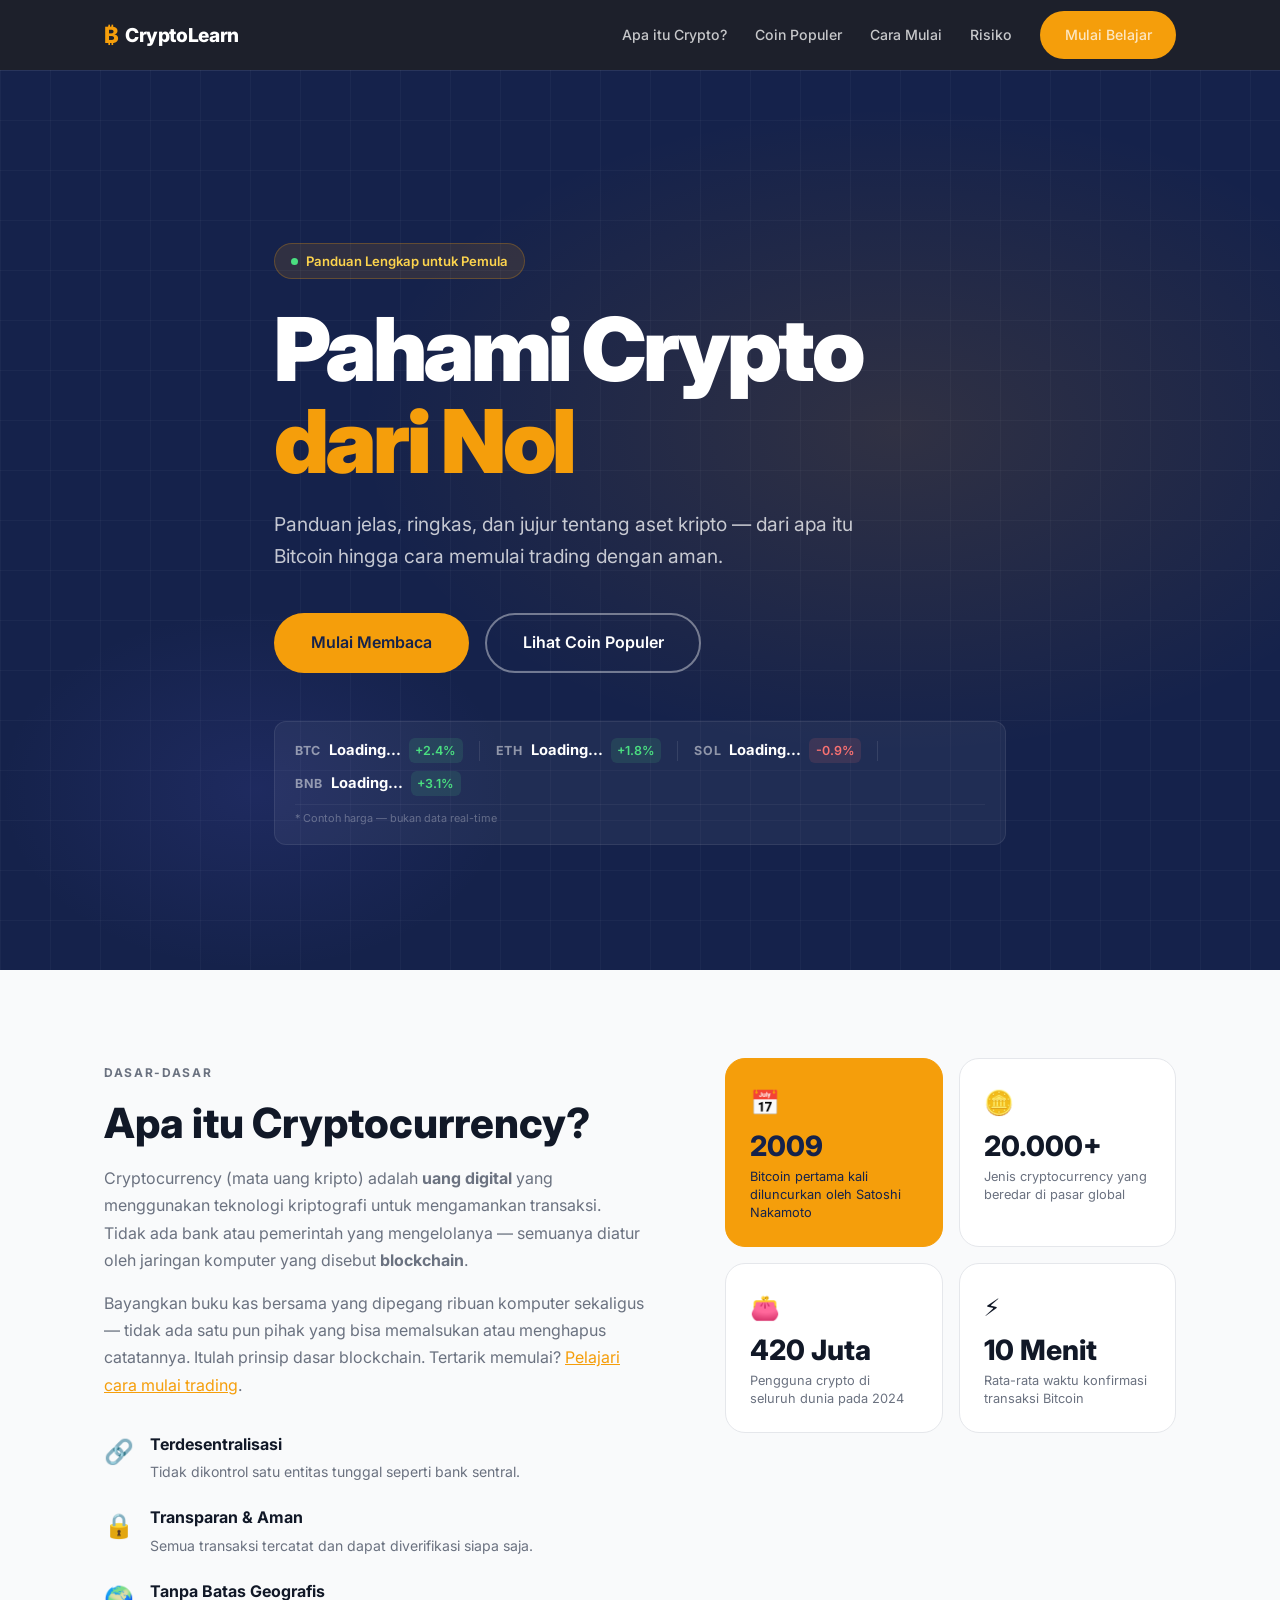
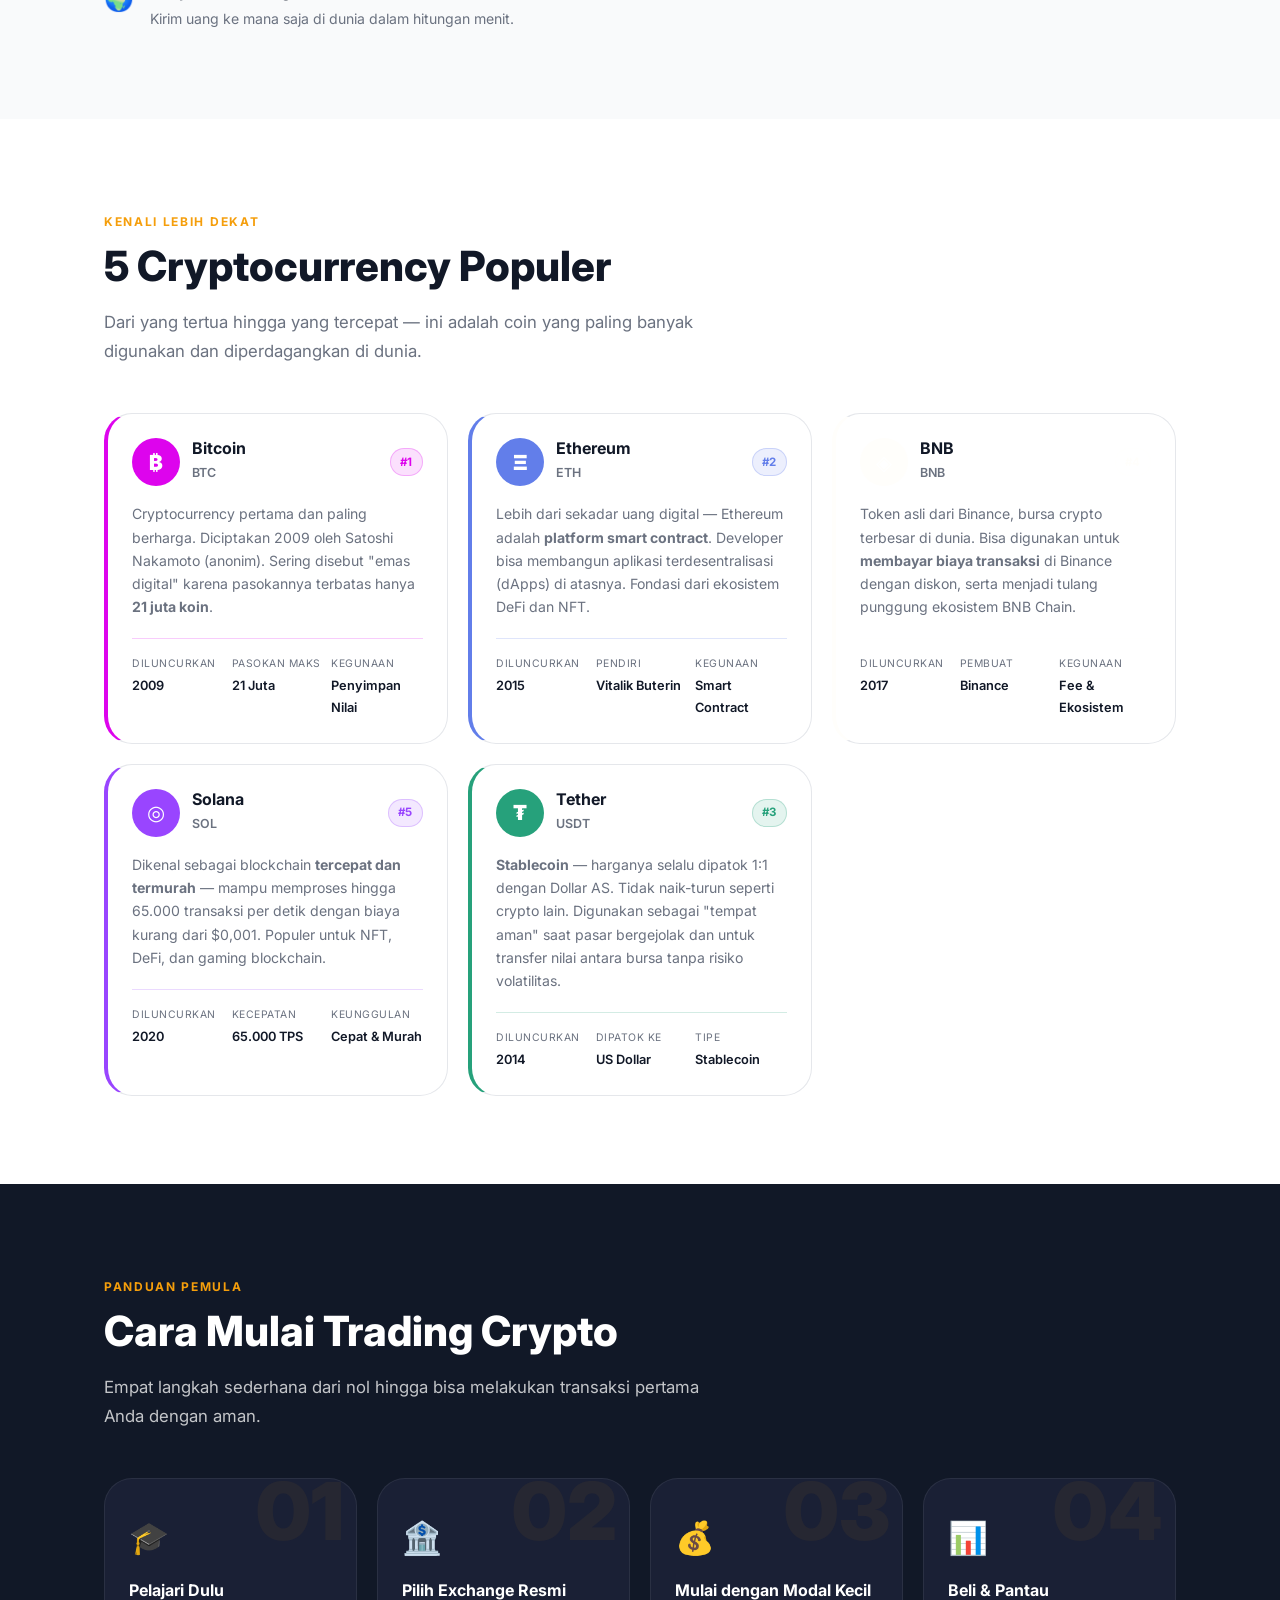
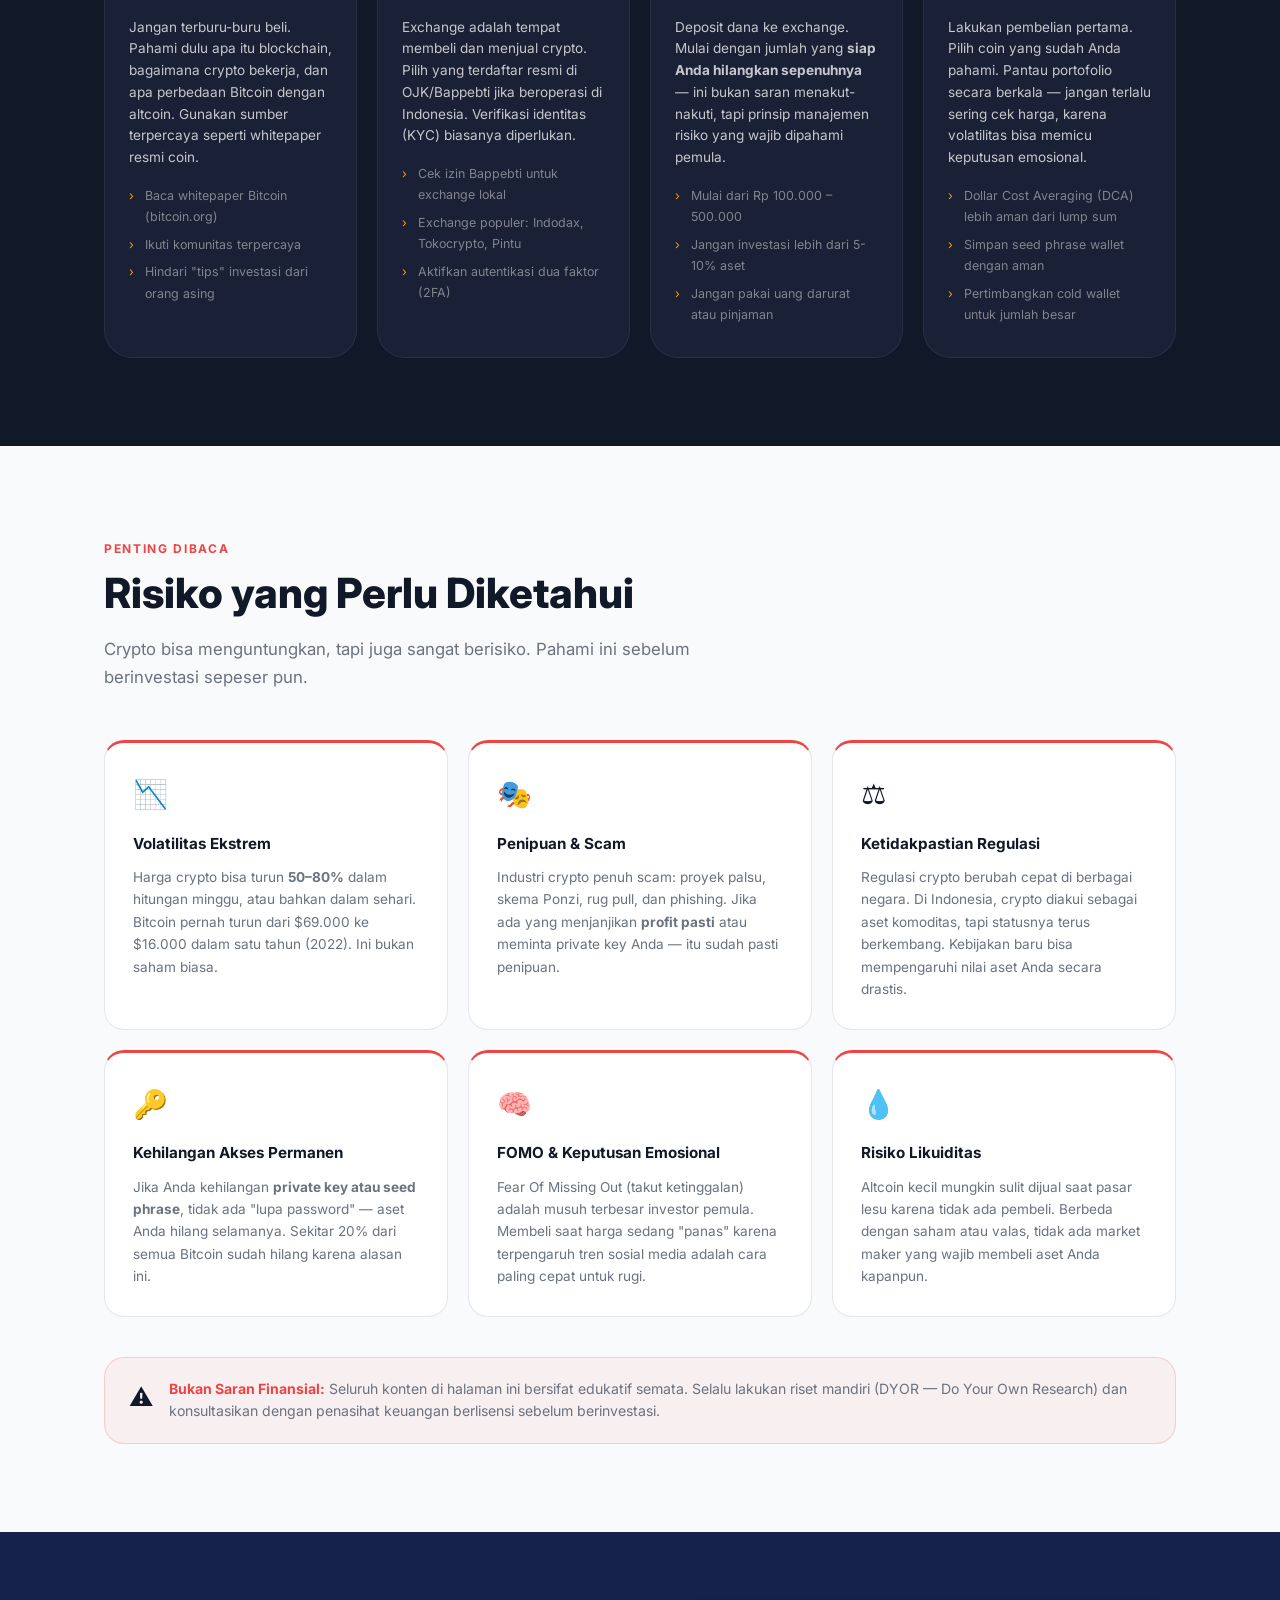
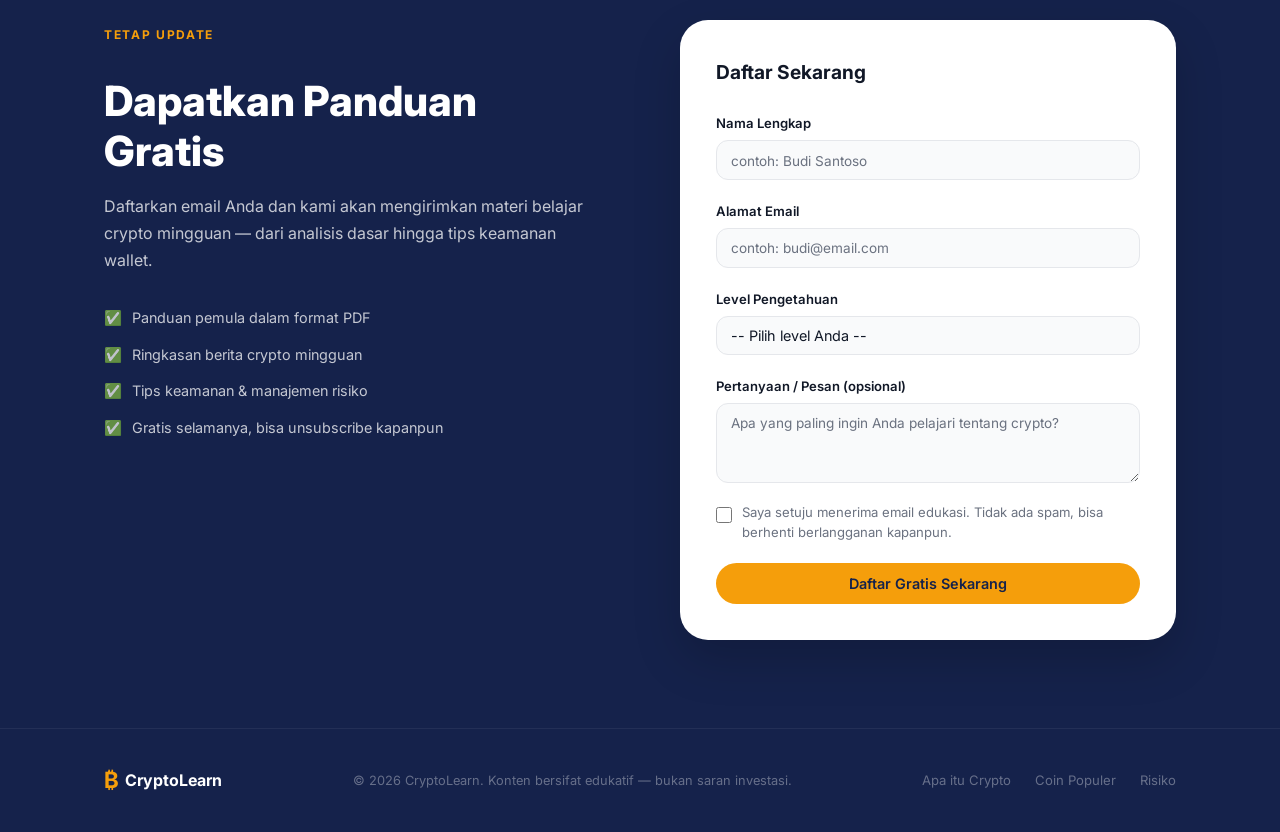
==== commit b40d9252: "update backend url to railway" ====
--- a/index.html
+++ b/index.html
@@ -770,7 +770,7 @@
   const email = document.getElementById('email').value;
 
   try {
-    const response = await fetch('http://127.0.0.1:8000/daftar', {
+    const response = await fetch('https://web-production-0504a.up.railway.app/daftar', {
       method: 'POST',
       headers: { 'Content-Type': 'application/json' },
       body: JSON.stringify({ nama, email })
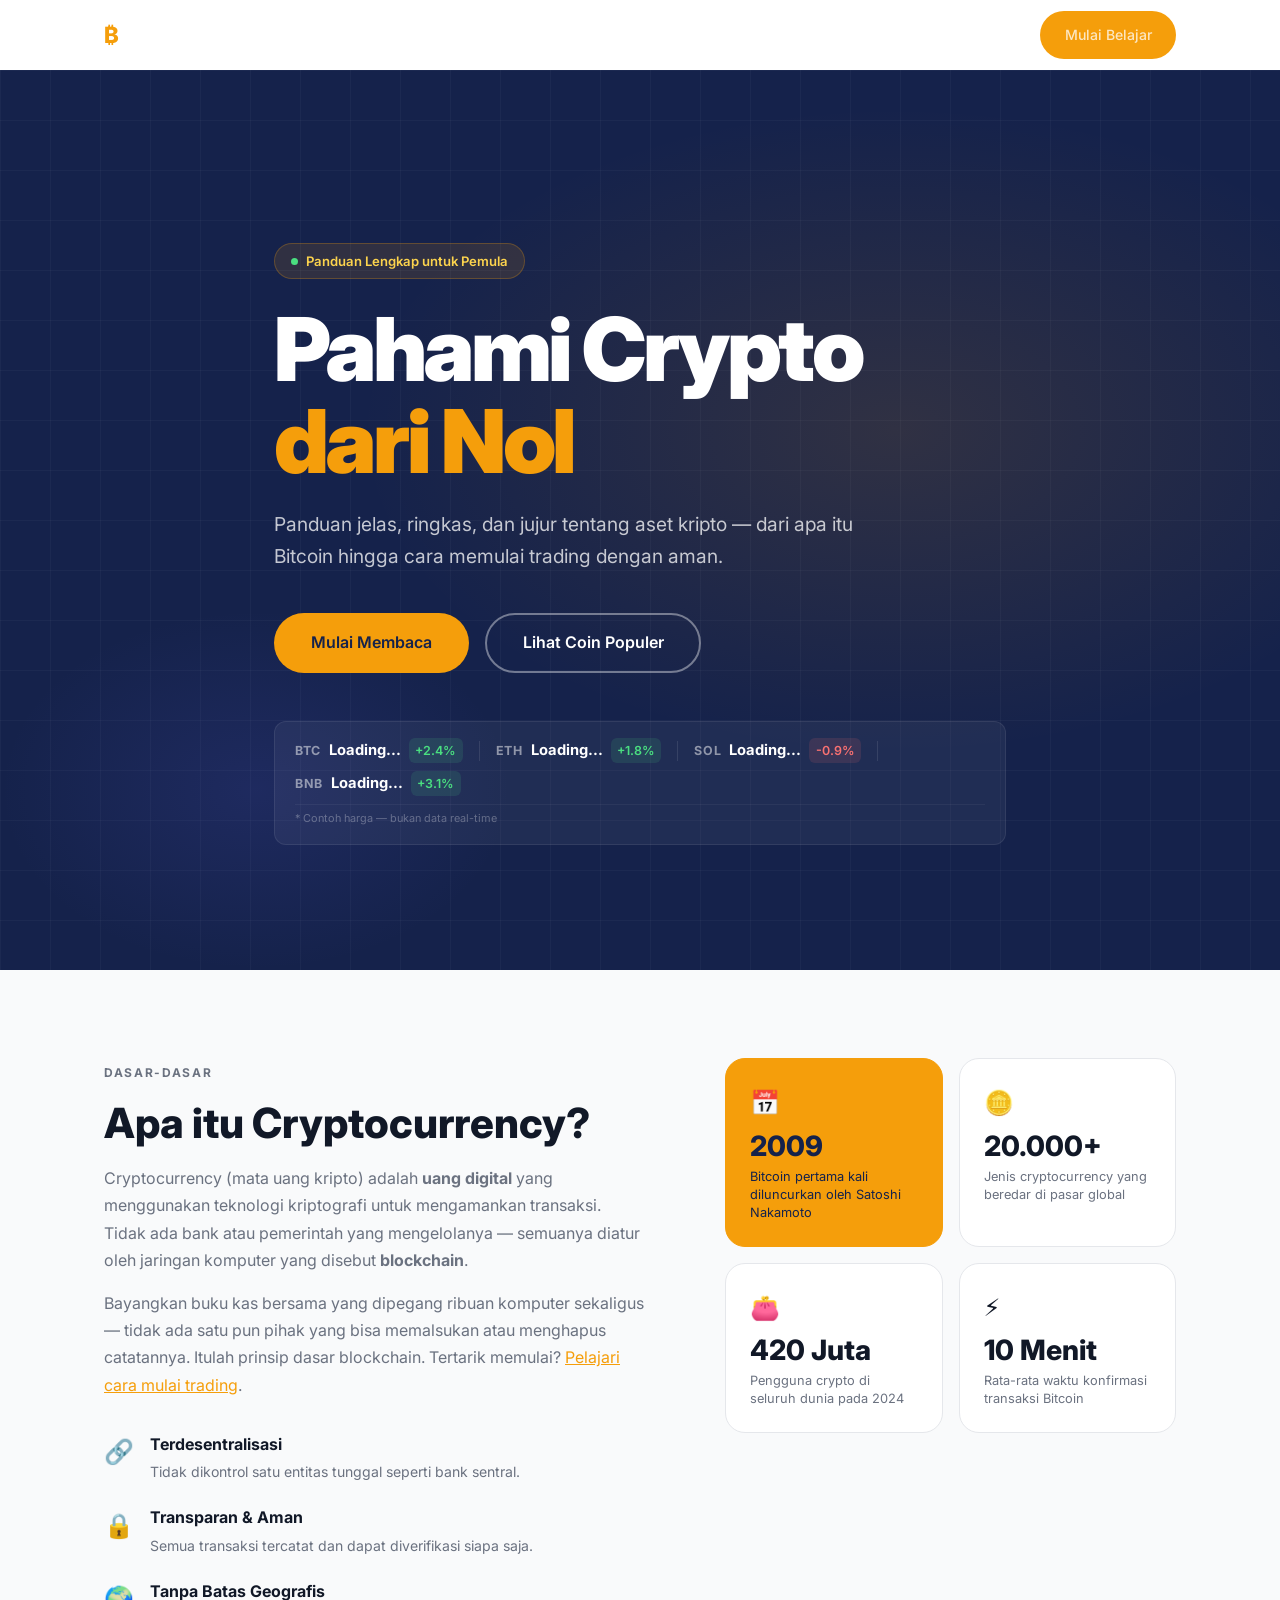
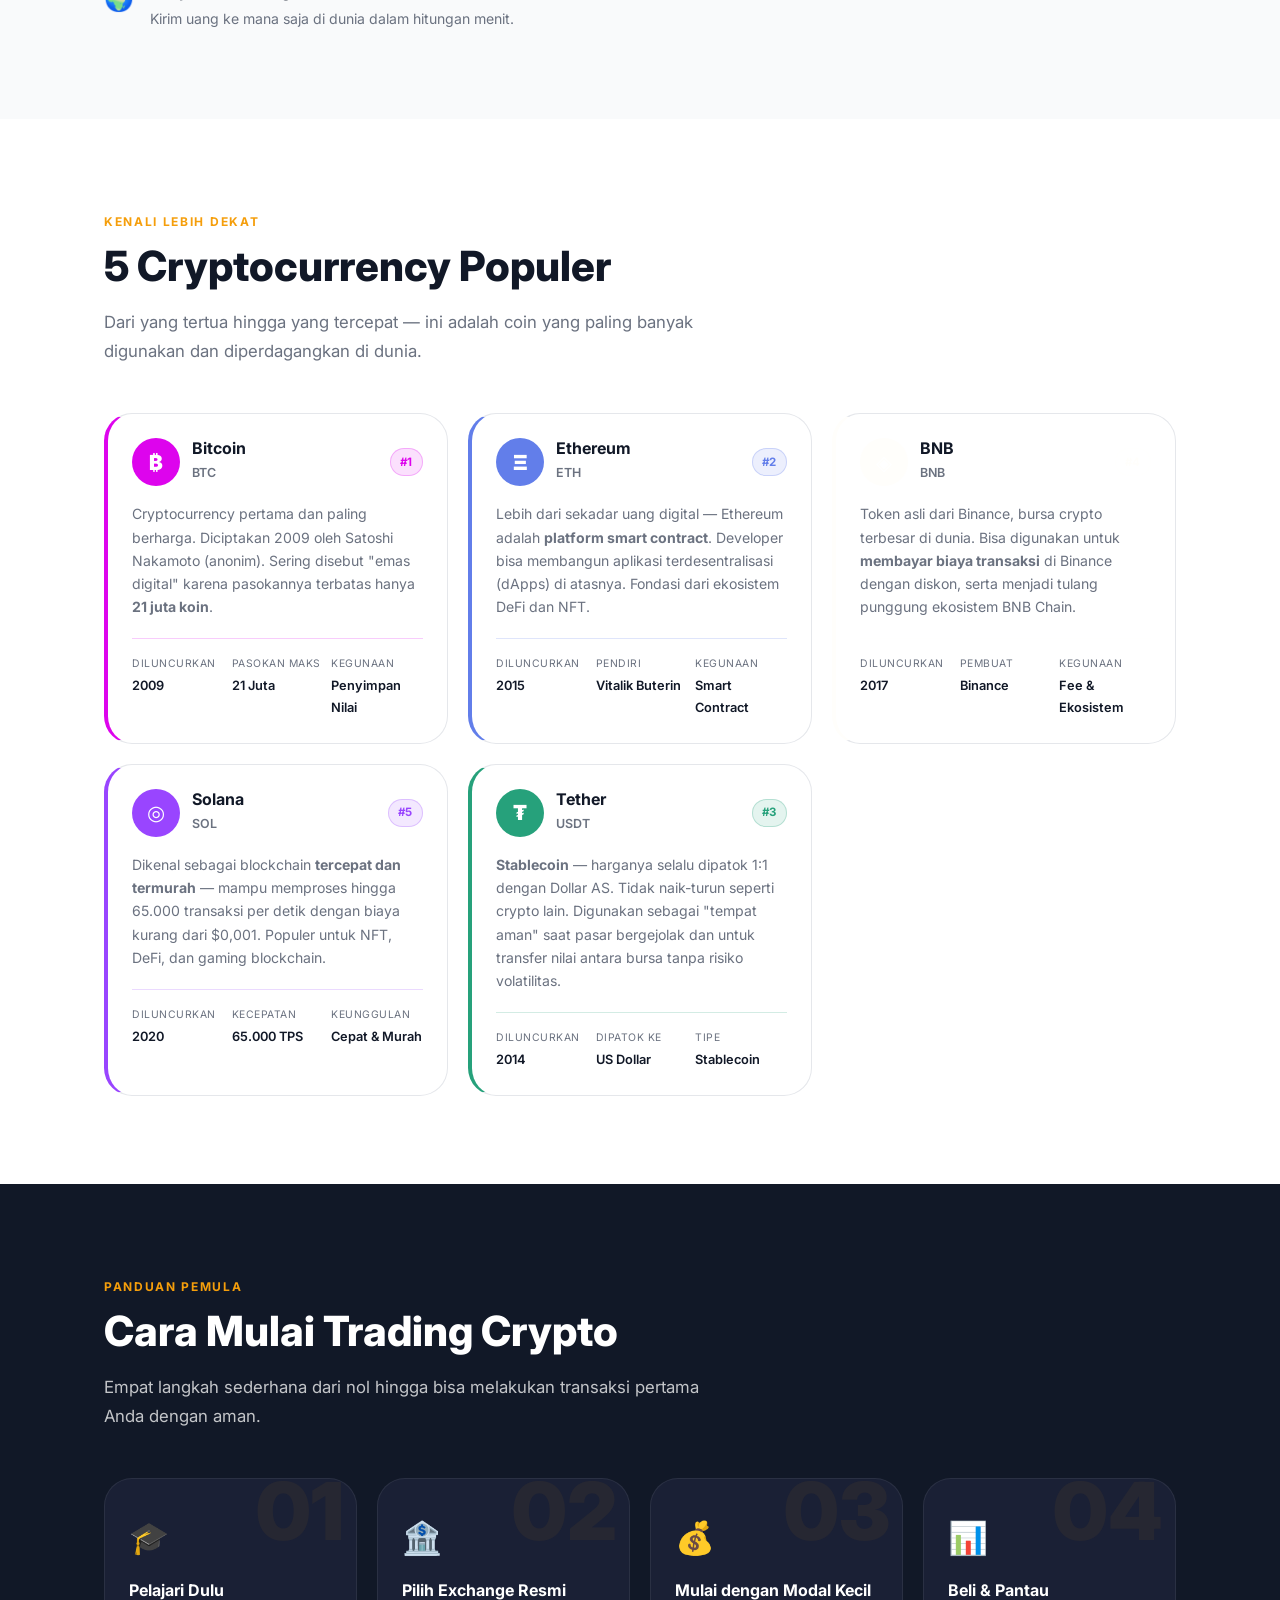
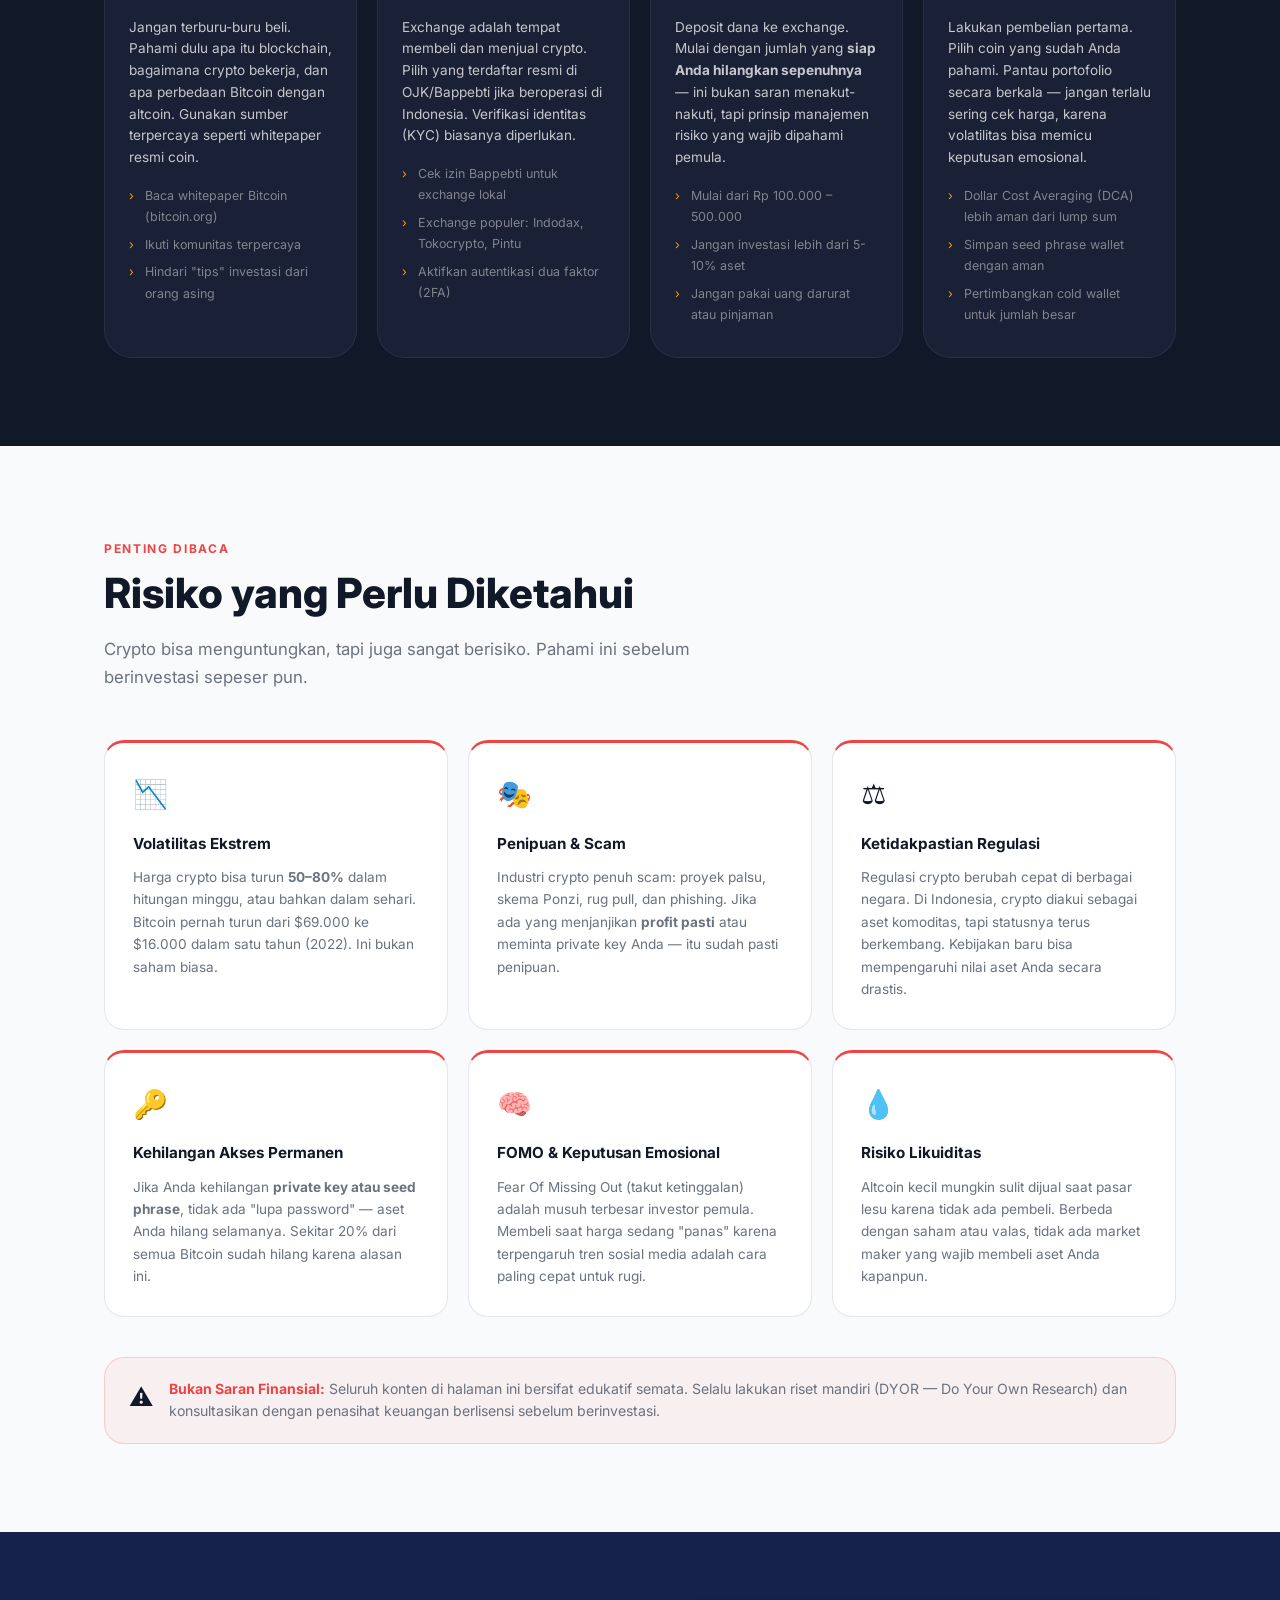
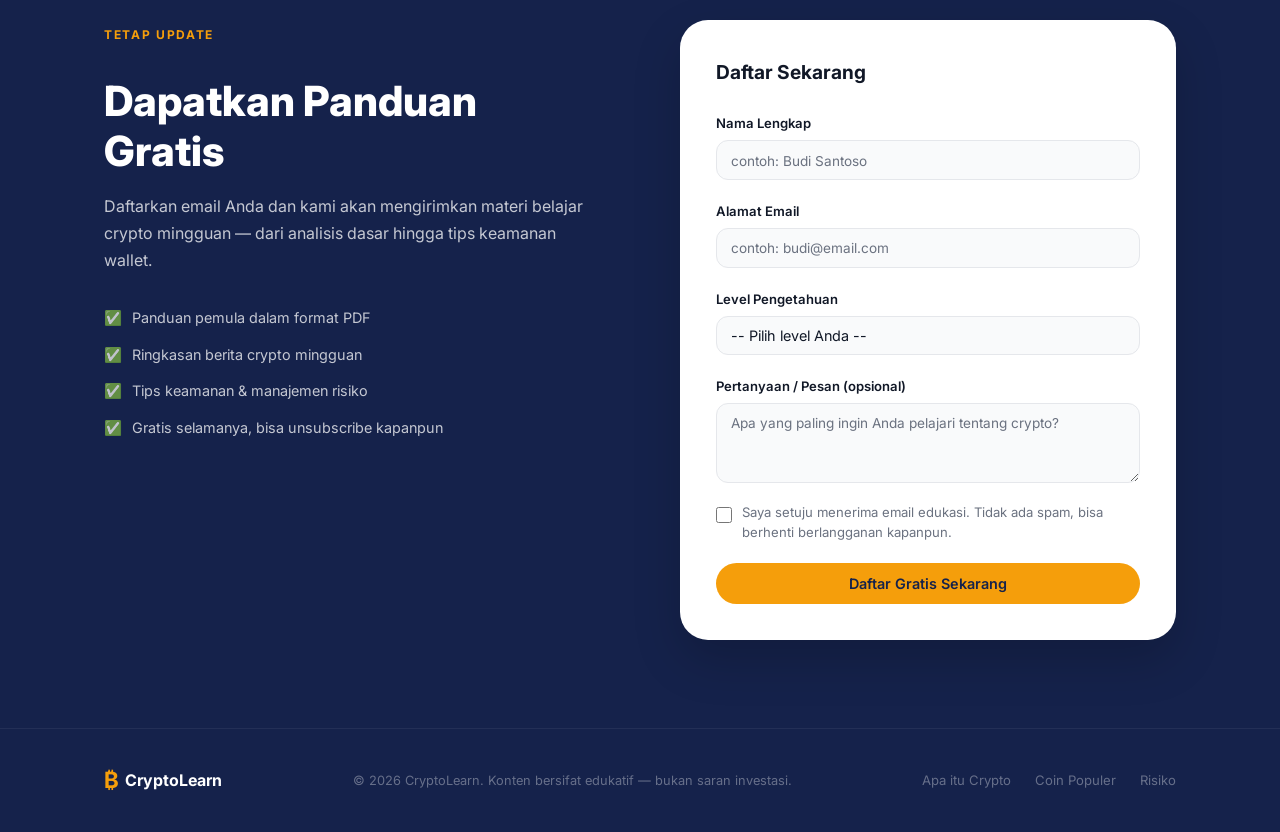
==== commit 51cddaef: "add ahrefs verification" ====
--- a/index.html
+++ b/index.html
@@ -24,6 +24,8 @@
     "description": "Panduan lengkap belajar cryptocurrency untuk pemula — dari Bitcoin hingga cara trading aman."
   }
   </script>
+
+  <meta name="ahrefs-site-verification" content="92a8e63d87a856d197e9180f2ad2f25ee760a8063990b559d708480891edba99">
 </head>
 <body>
 
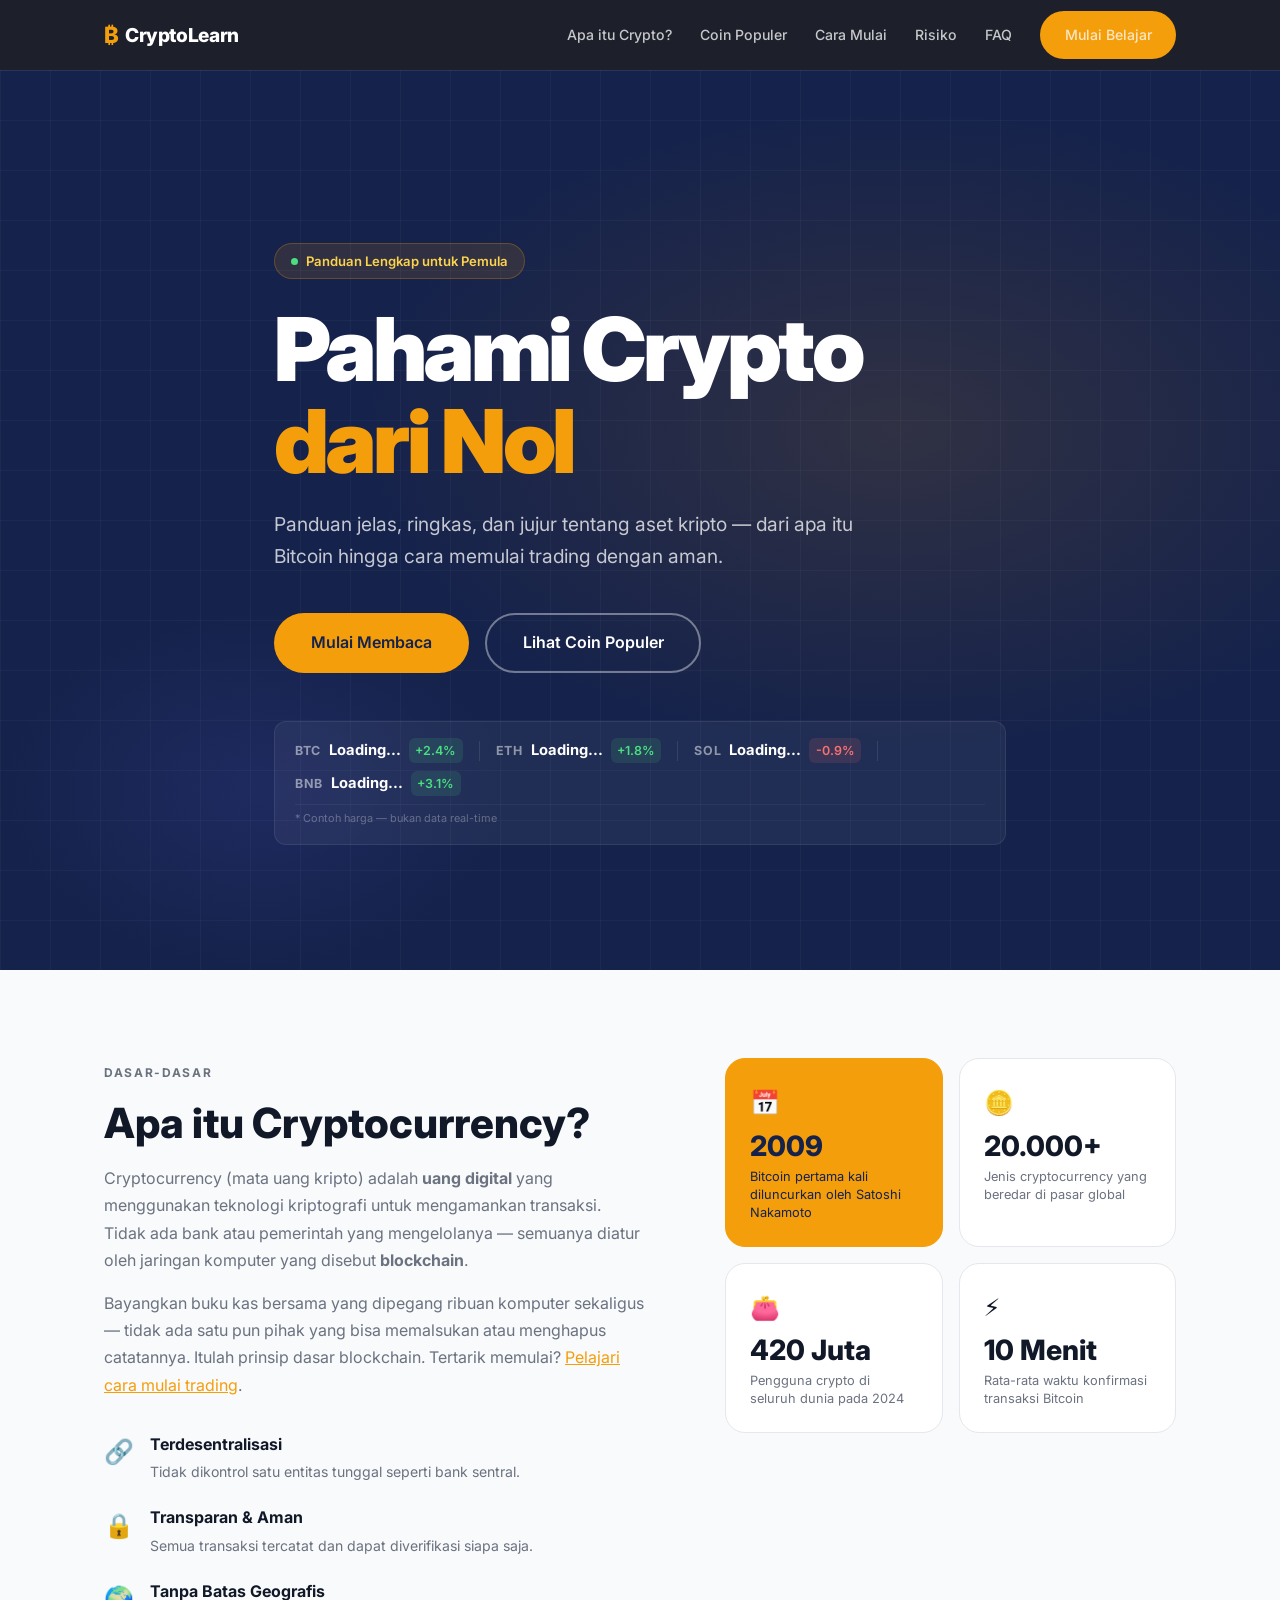
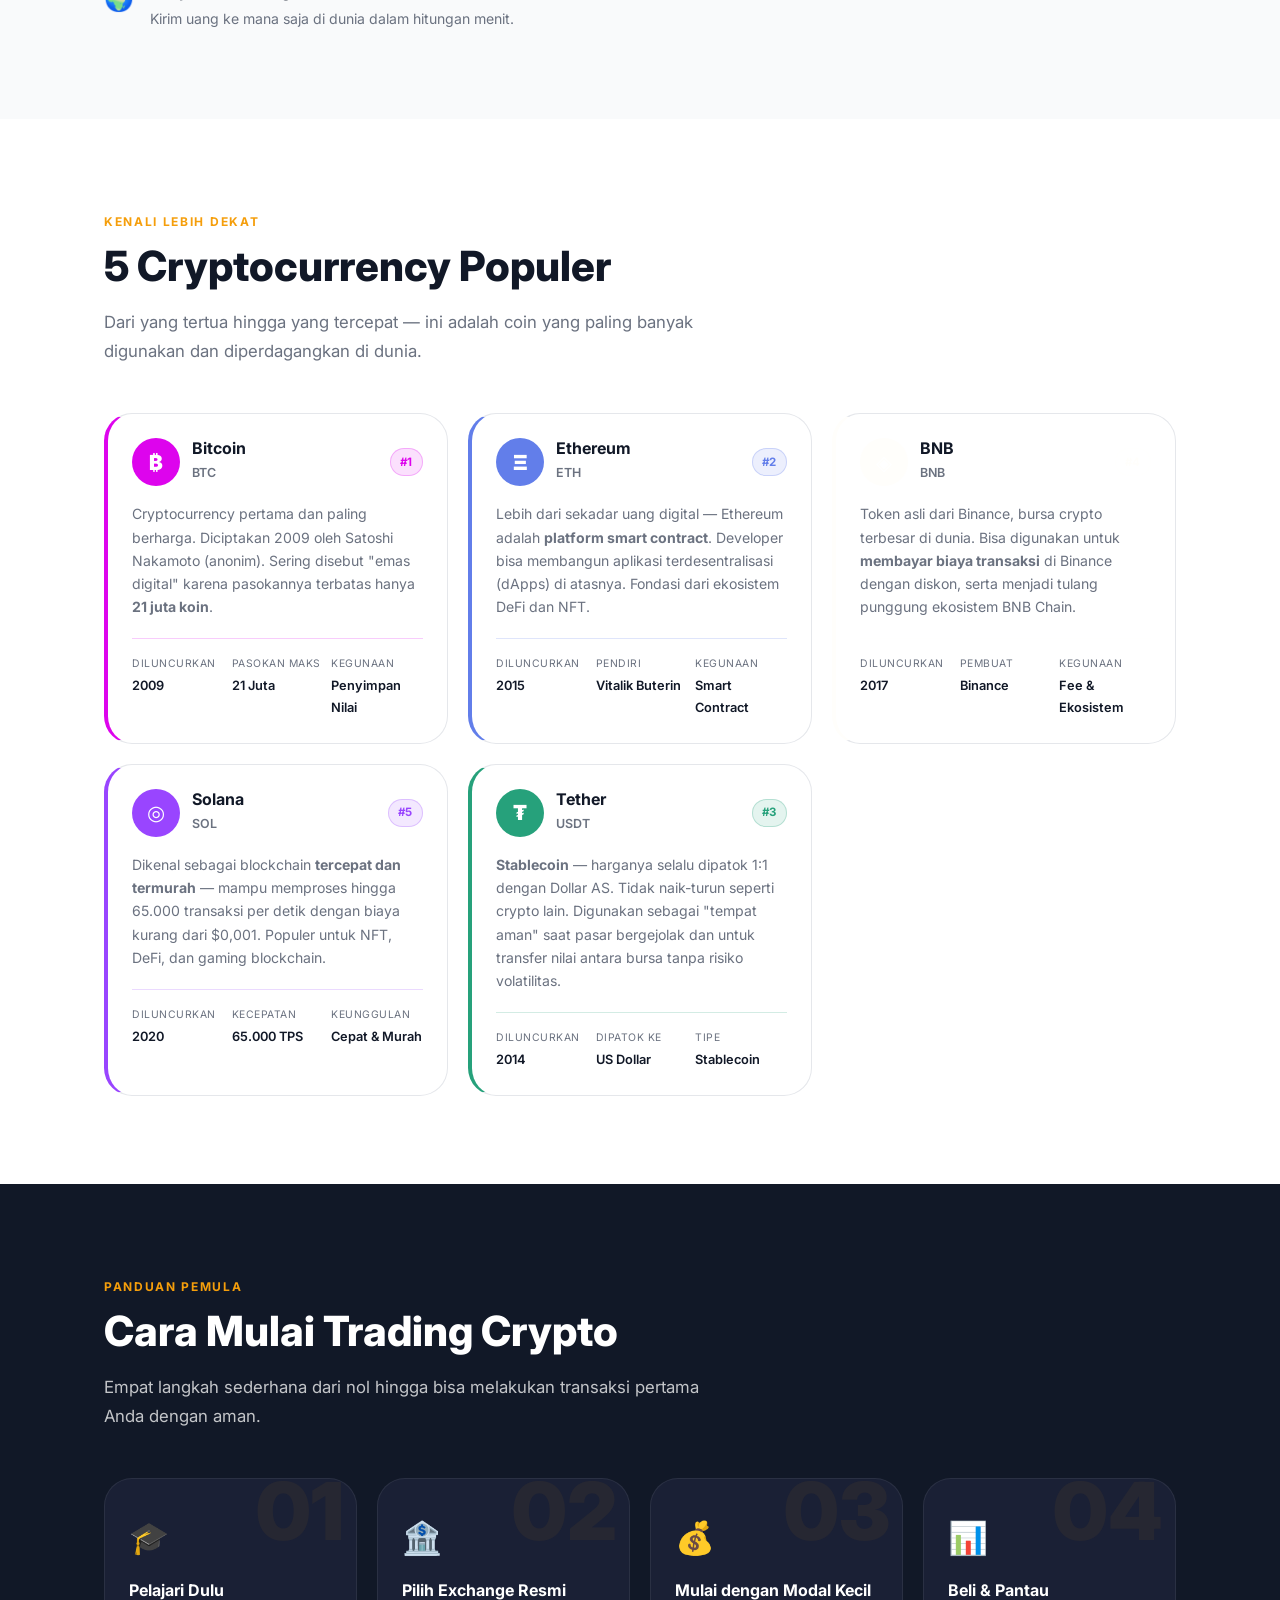
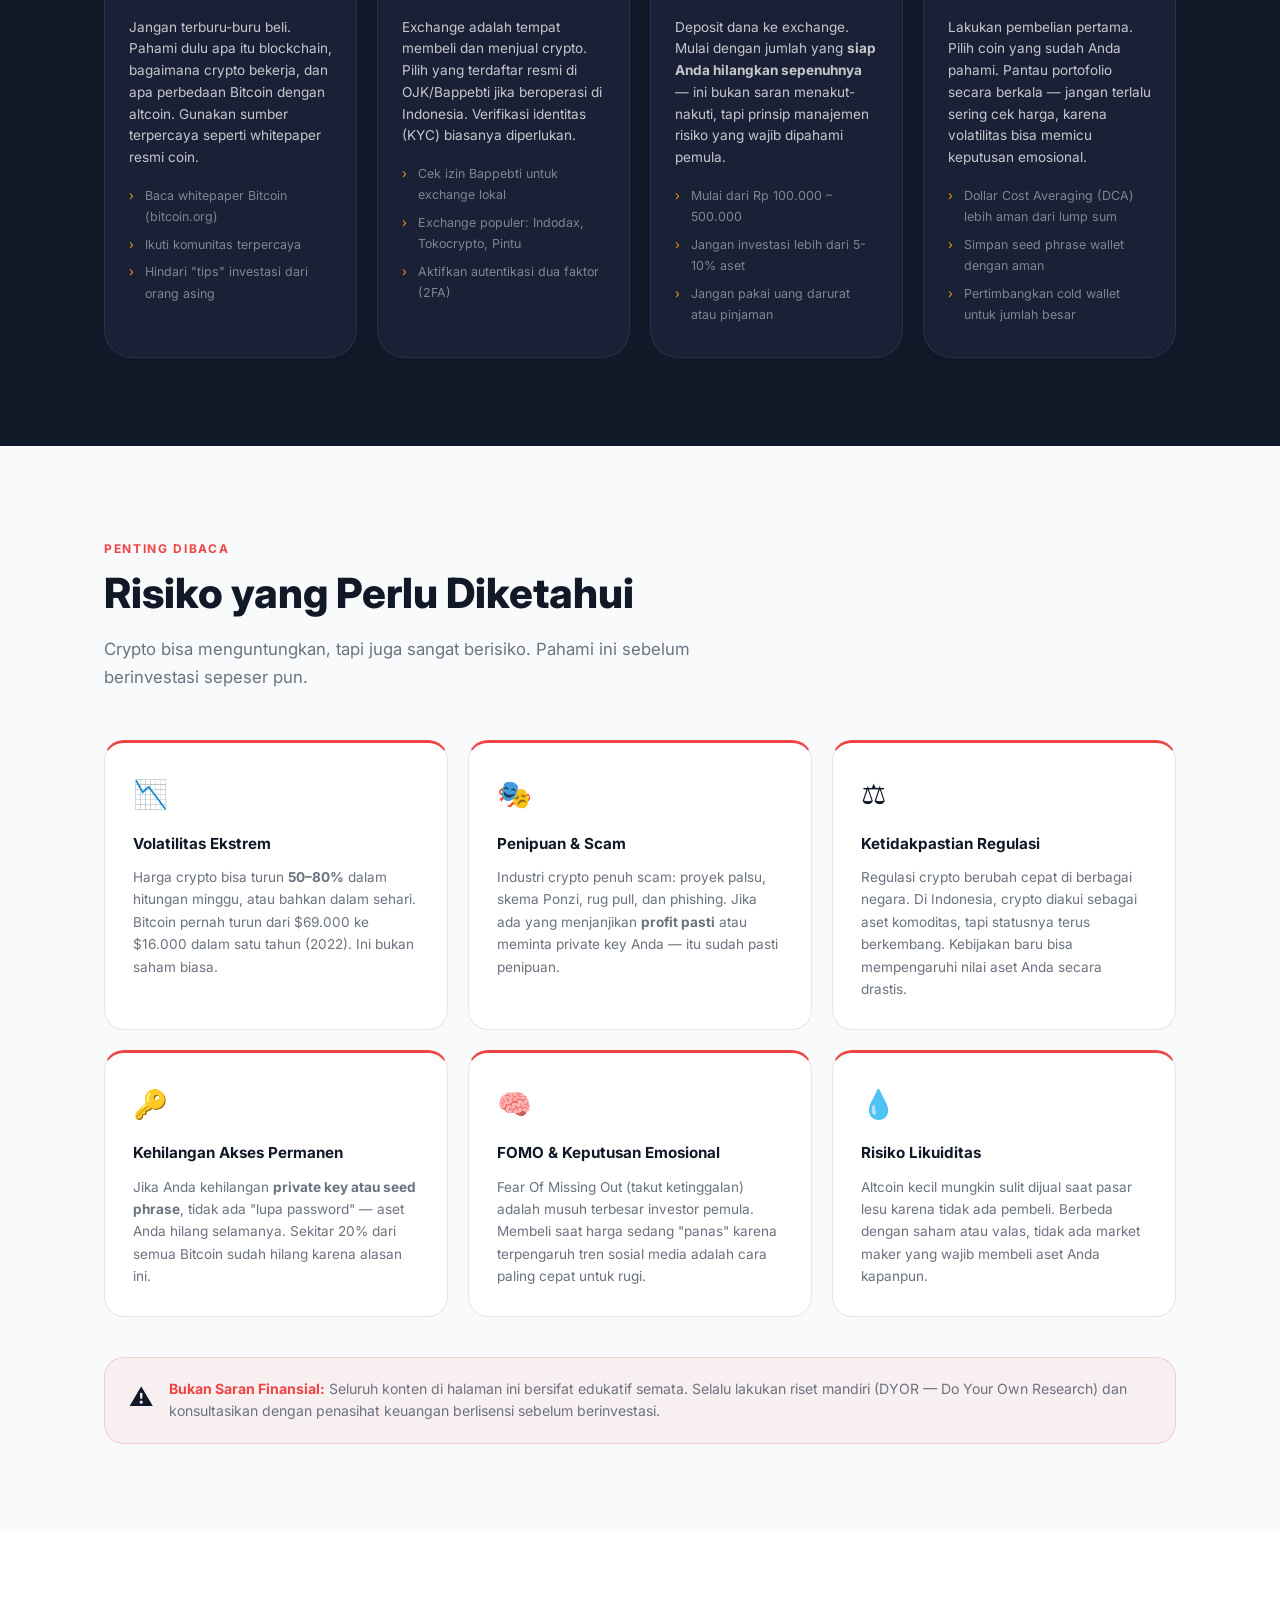
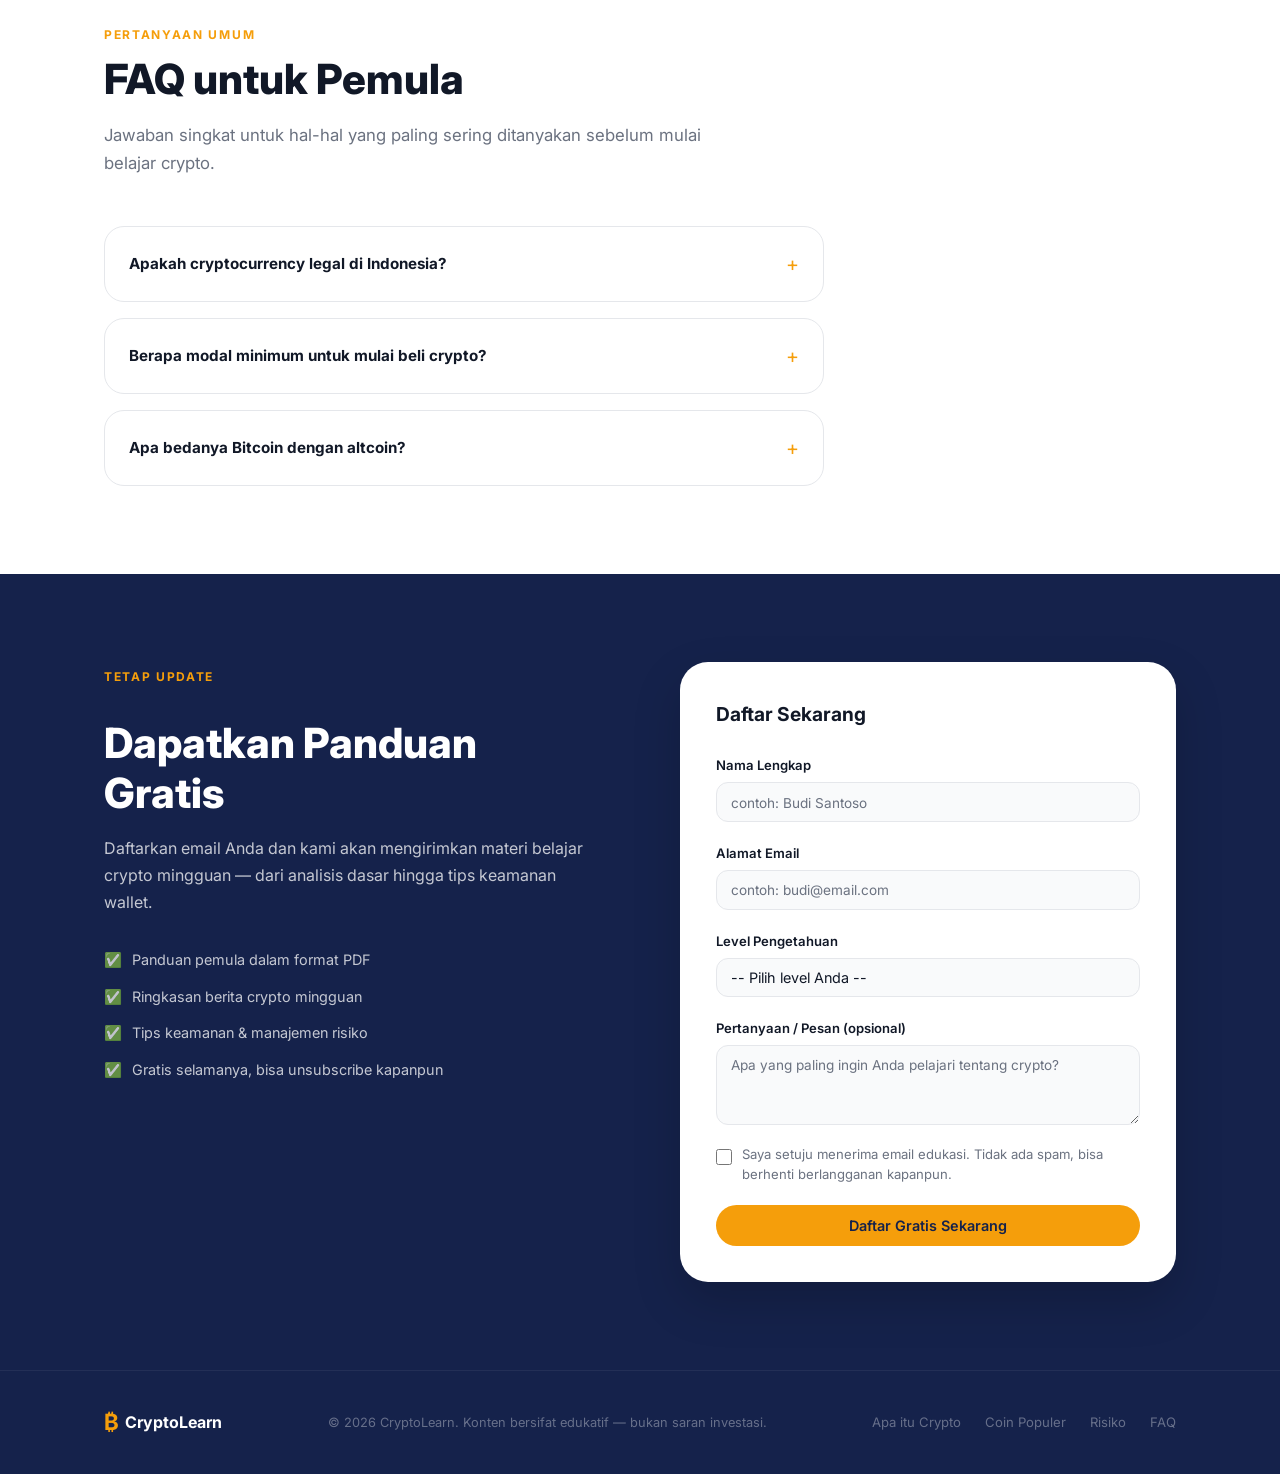
==== commit d44e0eef: "add FAQ section" ====
--- a/index.html
+++ b/index.html
@@ -8,6 +8,21 @@
   <title>Pahami Crypto dari Nol — Panduan Lengkap untuk Pemula</title>
   <meta name="description" content="Panduan crypto jelas, ringkas, dan jujur untuk pemula. Pelajari apa itu Bitcoin, Ethereum, cara mulai trading dengan aman, dan risiko yang perlu diketahui." />
   <meta name="google-site-verification" content="ZaIb_xKouuXDamSrKfndScjaKUH0bVItPPMoSaJbV18" />
+
+  <!-- Open Graph / Facebook / WhatsApp -->
+  <meta property="og:type" content="website" />
+  <meta property="og:url" content="https://belajarcrypto.vercel.app/" />
+  <meta property="og:title" content="Pahami Crypto dari Nol — Panduan Lengkap untuk Pemula" />
+  <meta property="og:description" content="Panduan crypto jelas, ringkas, dan jujur untuk pemula. Pelajari apa itu Bitcoin, Ethereum, cara mulai trading dengan aman, dan risiko yang perlu diketahui." />
+  <meta property="og:image" content="https://belajarcrypto.vercel.app/og-image.png" />
+
+<!-- Twitter / X -->
+  <meta name="twitter:card" content="summary_large_image" />
+  <meta name="twitter:url" content="https://belajarcrypto.vercel.app/" />
+  <meta name="twitter:title" content="Pahami Crypto dari Nol — Panduan Lengkap untuk Pemula" />
+  <meta name="twitter:description" content="Panduan crypto jelas, ringkas, dan jujur untuk pemula. Pelajari apa itu Bitcoin, Ethereum, cara mulai trading dengan aman, dan risiko yang perlu diketahui." />
+  <meta name="twitter:image" content="https://belajarcrypto.vercel.app/og-image.png" />
+  
   <!-- Link ke CSS terpisah — pisah HTML (struktur) dan CSS (gaya) adalah praktik terbaik -->
   <link rel="stylesheet" href="crypto.css" />
   <!-- Google Fonts: Inter untuk tampilan modern -->
@@ -55,6 +70,7 @@
         <a href="#coins">Coin Populer</a>
         <a href="#how-to-start">Cara Mulai</a>
         <a href="#risks">Risiko</a>
+        <a href="#faq">FAQ</a>
         <a href="#newsletter" class="btn btn--accent">Mulai Belajar</a>
       </nav>
 
@@ -574,6 +590,56 @@
     </section>
 
     <!-- =============================================
+         FAQ
+         Tiga pertanyaan umum pemula — klik untuk buka jawaban.
+    ============================================= -->
+    <section class="faq section" id="faq">
+      <div class="container">
+        <p class="section__label">Pertanyaan Umum</p>
+        <h2 class="section__title">FAQ untuk Pemula</h2>
+        <p class="section__sub">
+          Jawaban singkat untuk hal-hal yang paling sering ditanyakan
+          sebelum mulai belajar crypto.
+        </p>
+
+        <div class="faq__list">
+
+          <details class="faq__item">
+            <summary>Apakah cryptocurrency legal di Indonesia?</summary>
+            <p class="faq__answer">
+              Ya, crypto diakui sebagai <strong>aset komoditas</strong> di Indonesia
+              dan boleh diperdagangkan melalui bursa yang terdaftar di Bappebti.
+              Namun, crypto <strong>bukan alat pembayaran resmi</strong> — Rupiah
+              tetap satu-satunya mata uang yang sah untuk transaksi sehari-hari.
+            </p>
+          </details>
+
+          <details class="faq__item">
+            <summary>Berapa modal minimum untuk mulai beli crypto?</summary>
+            <p class="faq__answer">
+              Tidak ada jumlah pasti, tapi banyak exchange lokal memungkinkan pembelian
+              mulai dari <strong>Rp 10.000–50.000</strong>. Yang lebih penting: hanya
+              gunakan uang yang siap Anda hilangkan, dan mulai kecil sambil belajar
+              cara kerja pasar crypto.
+            </p>
+          </details>
+
+          <details class="faq__item">
+            <summary>Apa bedanya Bitcoin dengan altcoin?</summary>
+            <p class="faq__answer">
+              <strong>Bitcoin (BTC)</strong> adalah crypto pertama, paling dikenal,
+              dan sering dianggap "emas digital" karena pasokannya terbatas.
+              <strong>Altcoin</strong> adalah semua crypto selain Bitcoin — seperti
+              Ethereum, Solana, atau BNB — yang biasanya punya tujuan atau teknologi
+              berbeda, dengan risiko dan volatilitas yang umumnya lebih tinggi.
+            </p>
+          </details>
+
+        </div>
+      </div>
+    </section>
+
+    <!-- =============================================
          NEWSLETTER / KONTAK
          Form email dengan desain clean.
          <form> dengan action="#" tidak mengirim data
@@ -715,6 +781,7 @@
         <a href="#what-is-crypto">Apa itu Crypto</a>
         <a href="#coins">Coin Populer</a>
         <a href="#risks">Risiko</a>
+        <a href="#faq">FAQ</a>
       </nav>
     </div>
   </footer>
--- a/crypto.css
+++ b/crypto.css
@@ -12,10 +12,11 @@
    7.  Coin Populer
    8.  Cara Mulai Trading (Steps)
    9.  Risiko
-   10. Newsletter / Form
-   11. Footer
-   12. Responsif (Media Queries)
-   13. Animasi & Keyframes
+   10. FAQ
+   11. Newsletter / Form
+   12. Footer
+   13. Responsif (Media Queries)
+   14. Animasi & Keyframes
 ============================================= */
 
 
@@ -854,7 +855,64 @@
 
 
 /* =============================================
-   10. NEWSLETTER / FORM
+   10. FAQ
+
+   Akordeon sederhana dengan <details> — tanpa JavaScript.
+============================================= */
+.faq {
+  background: var(--clr-bg);
+}
+
+.faq__list {
+  max-width: 720px;
+  display: flex;
+  flex-direction: column;
+  gap: 1rem;
+}
+
+.faq__item {
+  background: #fff;
+  border: 1px solid var(--clr-border);
+  border-radius: var(--radius-lg);
+  overflow: hidden;
+  transition: box-shadow var(--ease);
+}
+.faq__item[open] {
+  box-shadow: var(--shadow-sm);
+}
+
+.faq__item summary {
+  padding: 1.25rem 1.5rem;
+  font-size: 0.95rem;
+  font-weight: 700;
+  color: var(--clr-text);
+  cursor: pointer;
+  list-style: none;
+  display: flex;
+  align-items: center;
+  justify-content: space-between;
+  gap: 1rem;
+}
+.faq__item summary::-webkit-details-marker { display: none; }
+.faq__item summary::after {
+  content: '+';
+  font-size: 1.25rem;
+  font-weight: 400;
+  color: var(--clr-accent);
+  flex-shrink: 0;
+}
+.faq__item[open] summary::after { content: '−'; }
+
+.faq__answer {
+  padding: 0 1.5rem 1.25rem;
+  font-size: 0.9rem;
+  color: var(--clr-text-muted);
+  line-height: 1.65;
+}
+
+
+/* =============================================
+   11. NEWSLETTER / FORM
 
    Layout dua kolom: teks di kiri, form di kanan.
    Formulir dengan berbagai jenis input HTML.
@@ -1003,7 +1061,7 @@
 
 
 /* =============================================
-   11. FOOTER
+   12. FOOTER
 ============================================= */
 .footer {
   background: var(--clr-dark);
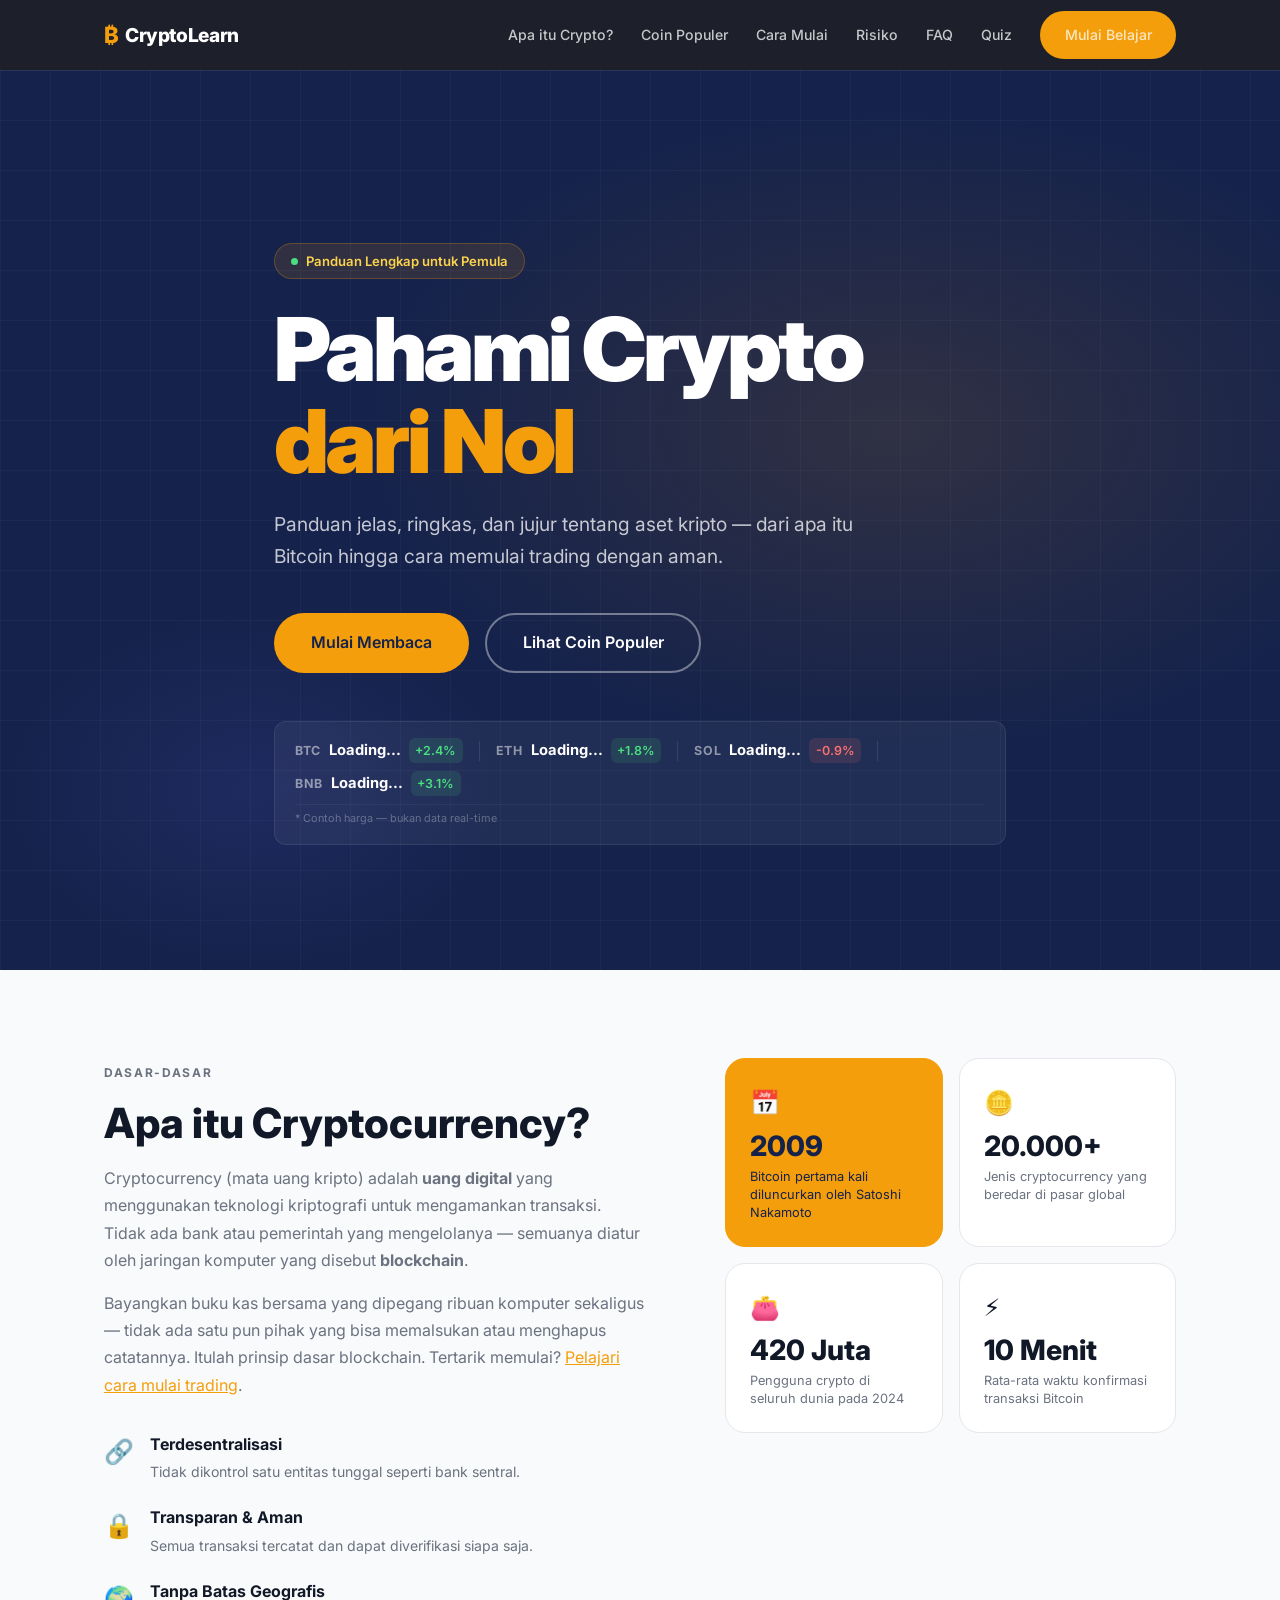
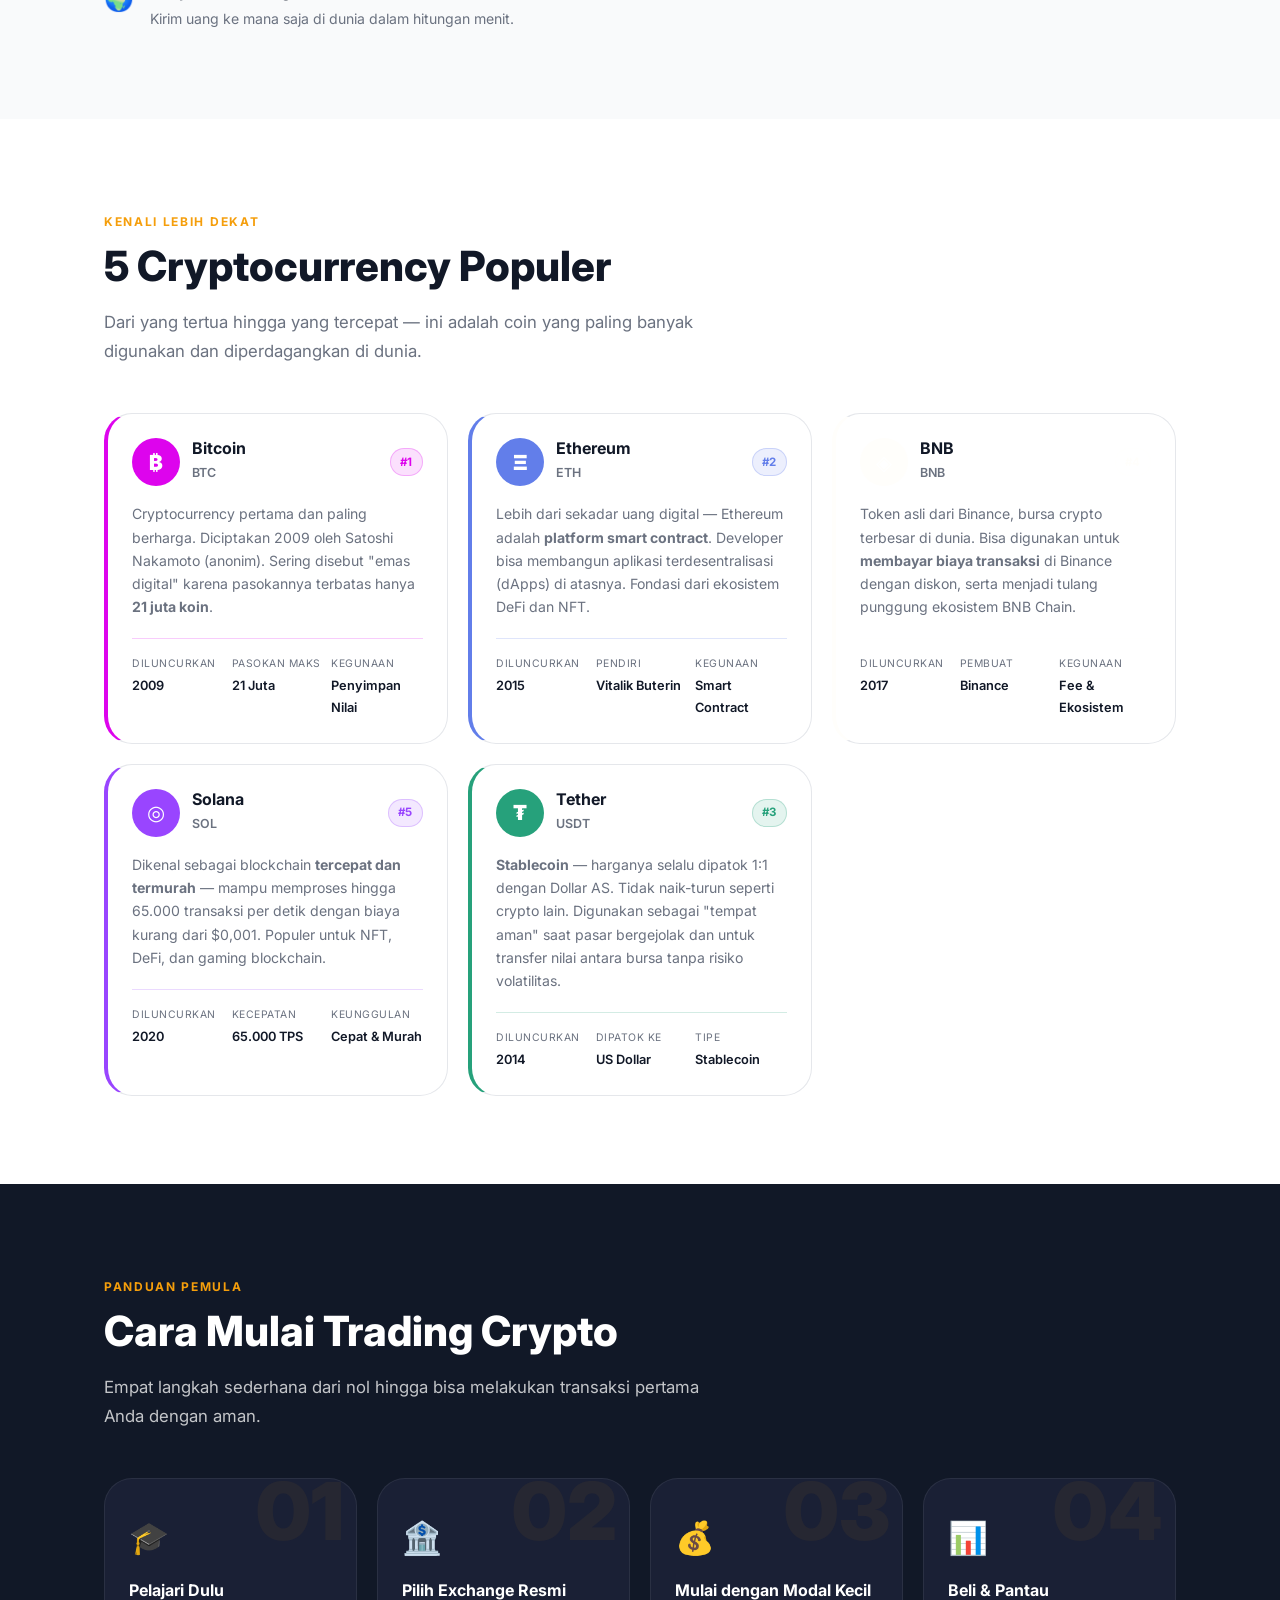
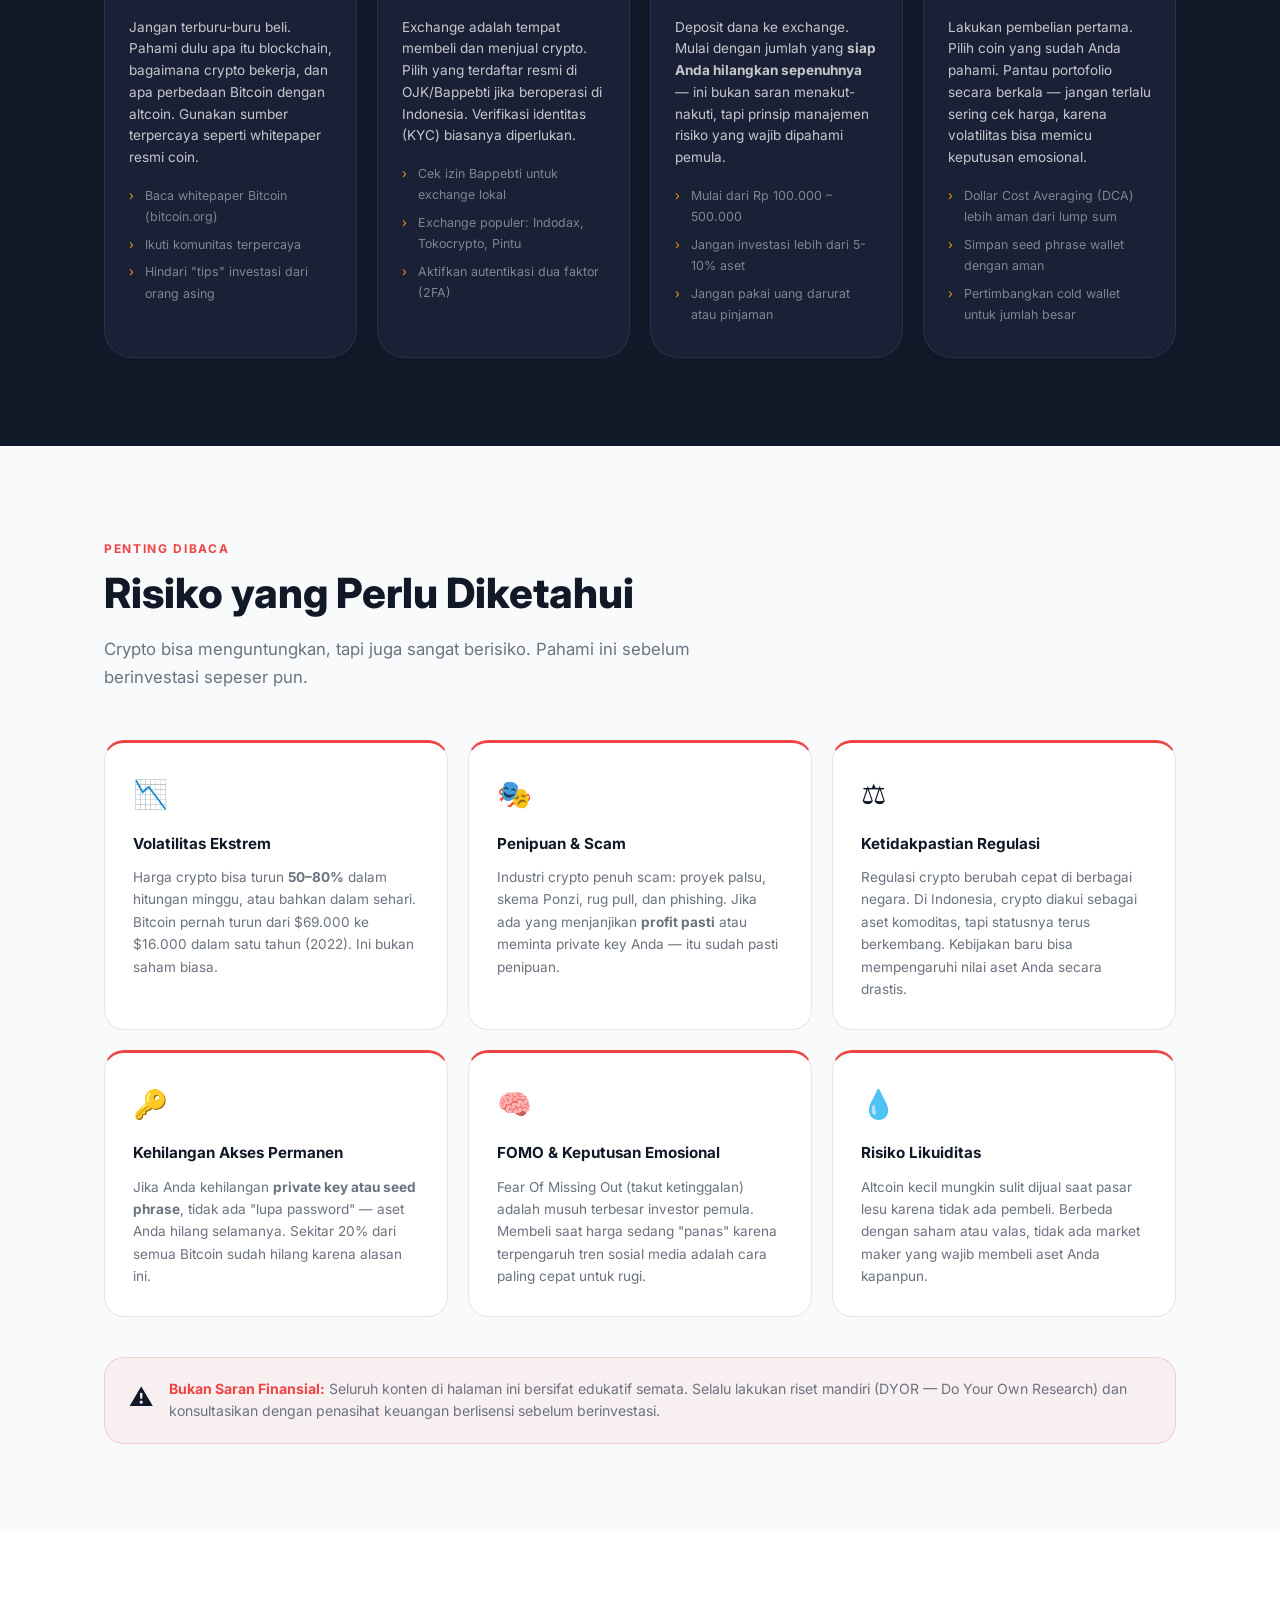
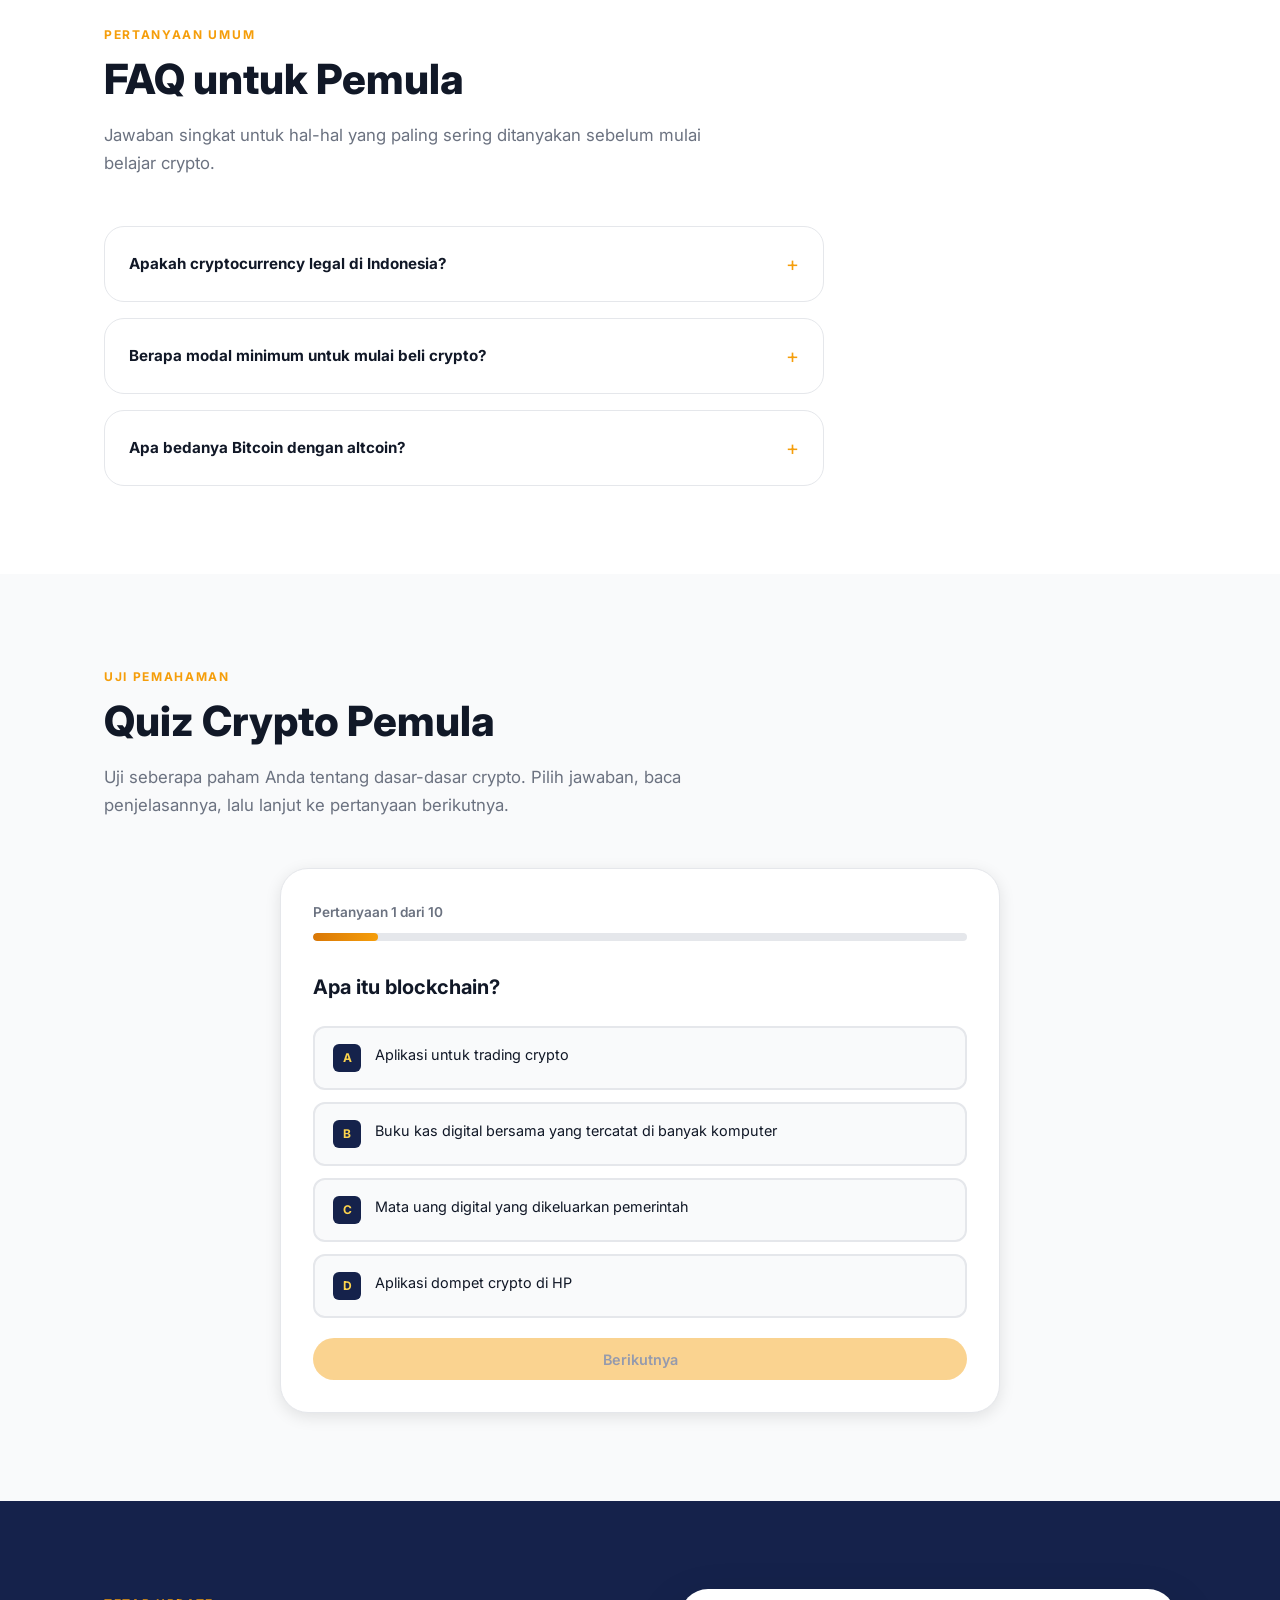
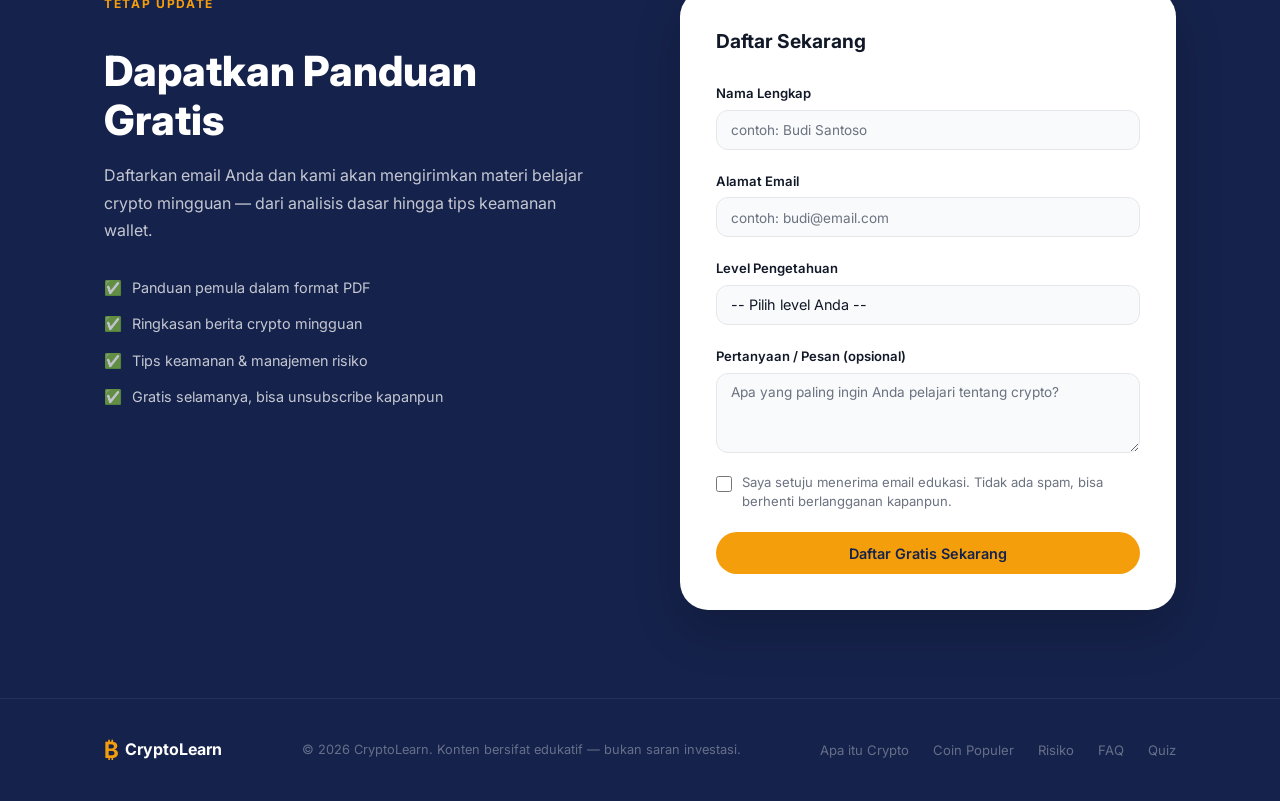
==== commit b0f4b9d7: "Tambah fitur quiz dan animasi" ====
--- a/index.html
+++ b/index.html
@@ -71,6 +71,7 @@
         <a href="#how-to-start">Cara Mulai</a>
         <a href="#risks">Risiko</a>
         <a href="#faq">FAQ</a>
+        <a href="#quiz">Quiz</a>
         <a href="#newsletter" class="btn btn--accent">Mulai Belajar</a>
       </nav>
 
@@ -640,6 +641,54 @@
     </section>
 
     <!-- =============================================
+         QUIZ INTERAKTIF
+         10 pertanyaan pilihan ganda — satu per layar.
+    ============================================= -->
+    <section class="quiz section" id="quiz">
+      <div class="container">
+        <p class="section__label">Uji Pemahaman</p>
+        <h2 class="section__title">Quiz Crypto Pemula</h2>
+        <p class="section__sub">
+          Uji seberapa paham Anda tentang dasar-dasar crypto.
+          Pilih jawaban, baca penjelasannya, lalu lanjut ke pertanyaan berikutnya.
+        </p>
+
+        <div class="quiz__card" id="quizCard">
+
+          <!-- Progress bar -->
+          <div class="quiz__progress" id="quizProgress">
+            <p class="quiz__progress-text" id="quizProgressText">Pertanyaan 1 dari 10</p>
+            <div class="quiz__progress-bar" role="progressbar" aria-valuemin="1" aria-valuemax="10" aria-valuenow="1" id="quizProgressBar">
+              <div class="quiz__progress-fill" id="quizProgressFill"></div>
+            </div>
+          </div>
+
+          <!-- Tampilan pertanyaan -->
+          <div class="quiz__body" id="quizBody">
+            <h3 class="quiz__question" id="quizQuestion"></h3>
+            <div class="quiz__options" id="quizOptions" role="group" aria-label="Pilihan jawaban"></div>
+            <div class="quiz__explanation" id="quizExplanation" hidden aria-live="polite"></div>
+            <button type="button" class="btn btn--accent btn--full quiz__next" id="quizNext" disabled>
+              Berikutnya
+            </button>
+          </div>
+
+          <!-- Tampilan skor akhir -->
+          <div class="quiz__result" id="quizResult" hidden>
+            <div class="quiz__result-icon" id="quizResultIcon" aria-hidden="true">🏆</div>
+            <h3 class="quiz__result-title" id="quizResultTitle">Selesai!</h3>
+            <p class="quiz__result-score" id="quizResultScore"></p>
+            <p class="quiz__result-message" id="quizResultMessage"></p>
+            <button type="button" class="btn btn--quiz-restart btn--full" id="quizRestart">
+              Ulangi Quiz
+            </button>
+          </div>
+
+        </div>
+      </div>
+    </section>
+
+    <!-- =============================================
          NEWSLETTER / KONTAK
          Form email dengan desain clean.
          <form> dengan action="#" tidak mengirim data
@@ -782,6 +831,7 @@
         <a href="#coins">Coin Populer</a>
         <a href="#risks">Risiko</a>
         <a href="#faq">FAQ</a>
+        <a href="#quiz">Quiz</a>
       </nav>
     </div>
   </footer>
@@ -876,6 +926,351 @@
     }
 
 ambilHargaCrypto();
+
+    /* ——— 4. Quiz Interaktif ——— */
+    const quizQuestions = [
+      {
+        question: 'Apa itu blockchain?',
+        options: [
+          'Aplikasi untuk trading crypto',
+          'Buku kas digital bersama yang tercatat di banyak komputer',
+          'Mata uang digital yang dikeluarkan pemerintah',
+          'Aplikasi dompet crypto di HP'
+        ],
+        correct: 1,
+        explanation: 'Blockchain adalah buku besar digital terdistribusi. Setiap transaksi tercatat di banyak komputer sekaligus sehingga sulit dimanipulasi.'
+      },
+      {
+        question: 'Siapa yang pertama kali menciptakan Bitcoin?',
+        options: [
+          'Vitalik Buterin',
+          'Elon Musk',
+          'Satoshi Nakamoto',
+          'Tim Binance'
+        ],
+        correct: 2,
+        explanation: 'Bitcoin diluncurkan tahun 2009 oleh Satoshi Nakamoto — nama samaran yang identitas aslinya belum diketahui secara pasti.'
+      },
+      {
+        question: 'Apa keunggulan utama Ethereum dibanding sekadar uang digital?',
+        options: [
+          'Harganya selalu stabil',
+          'Pasokannya dibatasi 21 juta koin',
+          'Menyediakan platform smart contract dan dApps',
+          'Hanya bisa dibeli di Indonesia'
+        ],
+        correct: 2,
+        explanation: 'Ethereum bukan hanya mata uang — ia adalah platform untuk smart contract, fondasi ekosistem DeFi dan NFT.'
+      },
+      {
+        question: 'Apa fungsi stablecoin seperti USDT?',
+        options: [
+          'Harganya selalu naik setiap bulan',
+          'Nilainya dipatok stabil, biasanya 1:1 dengan US Dollar',
+          'Tidak bisa diperdagangkan di bursa',
+          'Hanya digunakan untuk membayar listrik'
+        ],
+        correct: 1,
+        explanation: 'Stablecoin dirancang agar harganya stabil. USDT dipatok ke Dollar AS sehingga sering dipakai sebagai tempat aman saat pasar bergejolak.'
+      },
+      {
+        question: 'Apa itu seed phrase pada wallet crypto?',
+        options: [
+          'Kata sandi akun exchange',
+          'Kode OTP dari email',
+          'Kumpulan kata untuk memulihkan akses wallet',
+          'Username di platform trading'
+        ],
+        correct: 2,
+        explanation: 'Seed phrase adalah kunci cadangan wallet Anda. Jika hilang, aset bisa hilang selamanya — simpan di tempat aman dan jangan bagikan ke siapa pun.'
+      },
+      {
+        question: 'Bagaimana status crypto di Indonesia?',
+        options: [
+          'Alat pembayaran resmi seperti Rupiah',
+          'Dilarang sama sekali',
+          'Diakui sebagai aset komoditas',
+          'Saham perusahaan teknologi'
+        ],
+        correct: 2,
+        explanation: 'Di Indonesia, crypto diakui sebagai aset komoditas dan boleh diperdagangkan lewat bursa terdaftar Bappebti, bukan alat pembayaran resmi.'
+      },
+      {
+        question: 'Apa arti DYOR dalam dunia crypto?',
+        options: [
+          'Do Your Own Research — riset mandiri sebelum berinvestasi',
+          'Deposit Your Own Rupiah',
+          'Day Order On Request',
+          'Double Your Own Returns'
+        ],
+        correct: 0,
+        explanation: 'DYOR berarti lakukan riset sendiri. Jangan mengikuti tips investasi dari orang asing tanpa memahami risikonya.'
+      },
+      {
+        question: 'Apa risiko terbesar jika membagikan private key Anda?',
+        options: [
+          'Harga crypto turun drastis',
+          'Akun exchange dibekukan',
+          'Orang lain bisa mengambil aset Anda',
+          'Transaksi menjadi lebih lambat'
+        ],
+        correct: 2,
+        explanation: 'Private key = akses penuh ke aset. Siapa pun yang memilikinya bisa mengontrol wallet Anda. Tidak ada fitur "lupa password".'
+      },
+      {
+        question: 'Apa keunggulan Solana yang sering disebut?',
+        options: [
+          'Pasokan maksimal 21 juta koin',
+          'Dipatok 1:1 ke US Dollar',
+          'Transaksi cepat dengan biaya sangat rendah',
+          'Merupakan crypto pertama di dunia'
+        ],
+        correct: 2,
+        explanation: 'Solana dikenal sebagai blockchain cepat dan murah — mampu memproses ribuan transaksi per detik dengan biaya di bawah sen.'
+      },
+      {
+        question: 'Prinsip investasi crypto yang disarankan untuk pemula?',
+        options: [
+          'Investasikan seluruh tabungan sekaligus',
+          'Ikuti tips dari akun media sosial tanpa riset',
+          'Pinjam uang saat harga sedang naik (FOMO)',
+          'Mulai dengan modal kecil yang siap hilang'
+        ],
+        correct: 3,
+        explanation: 'Manajemen risiko penting: mulai kecil, jangan pakai uang darurat, dan hanya investasikan dana yang siap Anda hilangkan.'
+      }
+    ];
+
+    const quizLabels = ['A', 'B', 'C', 'D'];
+    let quizIndex = 0;
+    let quizScore = 0;
+    let quizAnswered = false;
+    let quizTransitioning = false;
+
+    const quizReducedMotion = window.matchMedia('(prefers-reduced-motion: reduce)').matches;
+
+    const quizProgressText = document.getElementById('quizProgressText');
+    const quizProgressBar  = document.getElementById('quizProgressBar');
+    const quizProgressFill = document.getElementById('quizProgressFill');
+    const quizBody         = document.getElementById('quizBody');
+    const quizQuestion     = document.getElementById('quizQuestion');
+    const quizOptions      = document.getElementById('quizOptions');
+    const quizExplanation  = document.getElementById('quizExplanation');
+    const quizNext         = document.getElementById('quizNext');
+    const quizProgress     = document.getElementById('quizProgress');
+    const quizResult       = document.getElementById('quizResult');
+    const quizResultIcon   = document.getElementById('quizResultIcon');
+    const quizResultTitle  = document.getElementById('quizResultTitle');
+    const quizResultScore  = document.getElementById('quizResultScore');
+    const quizResultMessage = document.getElementById('quizResultMessage');
+    const quizRestart      = document.getElementById('quizRestart');
+
+    function updateQuizProgress() {
+      const current = quizIndex + 1;
+      const total = quizQuestions.length;
+      const percent = (current / total) * 100;
+
+      quizProgressText.textContent = 'Pertanyaan ' + current + ' dari ' + total;
+      quizProgressBar.setAttribute('aria-valuenow', current);
+      quizProgressFill.style.width = percent + '%';
+    }
+
+    function renderQuizQuestion() {
+      const q = quizQuestions[quizIndex];
+      quizAnswered = false;
+      quizQuestion.textContent = q.question;
+      quizOptions.innerHTML = '';
+      quizExplanation.hidden = true;
+      quizExplanation.className = 'quiz__explanation';
+      quizExplanation.textContent = '';
+      quizNext.disabled = true;
+      quizNext.textContent = quizIndex < quizQuestions.length - 1 ? 'Berikutnya' : 'Lihat Skor';
+
+      q.options.forEach((option, i) => {
+        const btn = document.createElement('button');
+        btn.type = 'button';
+        btn.className = 'quiz__option';
+        btn.innerHTML = '<span class="quiz__option-label">' + quizLabels[i] + '</span><span>' + option + '</span>';
+        btn.addEventListener('click', () => selectQuizAnswer(i, btn));
+        quizOptions.appendChild(btn);
+      });
+
+      updateQuizProgress();
+    }
+
+    function animateQuizTransition(callback) {
+      if (quizTransitioning) return;
+      quizTransitioning = true;
+      quizNext.disabled = true;
+
+      if (quizReducedMotion) {
+        callback();
+        quizTransitioning = false;
+        return;
+      }
+
+      let exited = false;
+      const startEnter = () => {
+        if (exited) return;
+        exited = true;
+        quizBody.classList.remove('quiz__body--exit');
+        callback();
+        quizBody.classList.add('quiz__body--enter');
+
+        let entered = false;
+        const finishEnter = () => {
+          if (entered) return;
+          entered = true;
+          quizBody.classList.remove('quiz__body--enter');
+          quizTransitioning = false;
+        };
+
+        quizBody.addEventListener('animationend', function onEnter(e) {
+          if (e.target !== quizBody) return;
+          quizBody.removeEventListener('animationend', onEnter);
+          finishEnter();
+        });
+        setTimeout(finishEnter, 450);
+      };
+
+      quizBody.classList.add('quiz__body--exit');
+      quizBody.addEventListener('animationend', function onExit(e) {
+        if (e.target !== quizBody) return;
+        quizBody.removeEventListener('animationend', onExit);
+        startEnter();
+      });
+      setTimeout(startEnter, 350);
+    }
+
+    function selectQuizAnswer(index, clickedBtn) {
+      if (quizAnswered) return;
+      quizAnswered = true;
+
+      const q = quizQuestions[quizIndex];
+      const isCorrect = index === q.correct;
+      if (isCorrect) quizScore++;
+
+      quizOptions.querySelectorAll('.quiz__option').forEach((btn, i) => {
+        btn.disabled = true;
+        btn.classList.add('quiz__option--disabled');
+        if (i === q.correct) btn.classList.add('quiz__option--correct');
+        else if (i === index) btn.classList.add('quiz__option--wrong');
+      });
+
+      quizExplanation.textContent = (isCorrect ? '✅ Benar! ' : '❌ Salah. ') + q.explanation;
+      quizExplanation.classList.add(isCorrect ? 'quiz__explanation--correct' : 'quiz__explanation--wrong');
+      quizExplanation.hidden = false;
+      quizNext.disabled = false;
+      clickedBtn.focus();
+    }
+
+    function showQuizResult() {
+      const revealResult = () => {
+        quizBody.hidden = true;
+        quizProgress.hidden = true;
+        quizResult.hidden = false;
+        quizResult.classList.remove('quiz__result--exit');
+        if (!quizReducedMotion) quizResult.classList.add('quiz__result--enter');
+      };
+
+      if (quizReducedMotion) {
+        revealResult();
+        fillQuizResult();
+        return;
+      }
+
+      let revealed = false;
+      const done = () => {
+        if (revealed) return;
+        revealed = true;
+        quizBody.classList.remove('quiz__body--exit');
+        revealResult();
+        fillQuizResult();
+      };
+
+      quizBody.classList.add('quiz__body--exit');
+      quizBody.addEventListener('animationend', function onExit(e) {
+        if (e.target !== quizBody) return;
+        quizBody.removeEventListener('animationend', onExit);
+        done();
+      });
+      setTimeout(done, 350);
+    }
+
+    function fillQuizResult() {
+      let message, icon;
+      if (quizScore <= 4) {
+        message = 'Pemula — masih banyak yang perlu dipelajari. Baca ulang panduan di halaman ini!';
+        icon = '📚';
+      } else if (quizScore <= 7) {
+        message = 'Lumayan — dasar-dasarnya sudah paham, terus dalami risiko dan keamanan wallet.';
+        icon = '👍';
+      } else {
+        message = 'Keren! Anda sudah memahami fondasi crypto dengan baik. Tetap waspada dan DYOR!';
+        icon = '🏆';
+      }
+
+      quizResultIcon.textContent = icon;
+      quizResultTitle.textContent = quizScore <= 4 ? 'Terus Belajar!' : quizScore <= 7 ? 'Bagus!' : 'Luar Biasa!';
+      quizResultScore.textContent = 'Skor Anda: ' + quizScore + ' / ' + quizQuestions.length;
+      quizResultMessage.textContent = message;
+    }
+
+    function resetQuiz() {
+      const restart = () => {
+        quizIndex = 0;
+        quizScore = 0;
+        quizAnswered = false;
+        quizResult.hidden = true;
+        quizResult.classList.remove('quiz__result--enter', 'quiz__result--exit');
+        quizBody.hidden = false;
+        quizProgress.hidden = false;
+        renderQuizQuestion();
+        if (!quizReducedMotion) {
+          quizBody.classList.add('quiz__body--enter');
+          quizBody.addEventListener('animationend', function onEnter(e) {
+            if (e.target !== quizBody) return;
+            quizBody.removeEventListener('animationend', onEnter);
+            quizBody.classList.remove('quiz__body--enter');
+          });
+        }
+      };
+
+      if (quizReducedMotion || quizResult.hidden) {
+        restart();
+        return;
+      }
+
+      let restarted = false;
+      const done = () => {
+        if (restarted) return;
+        restarted = true;
+        restart();
+      };
+
+      quizResult.classList.add('quiz__result--exit');
+      quizResult.addEventListener('animationend', function onExit(e) {
+        if (e.target !== quizResult) return;
+        quizResult.removeEventListener('animationend', onExit);
+        done();
+      });
+      setTimeout(done, 300);
+    }
+
+    quizNext.addEventListener('click', () => {
+      if (!quizAnswered || quizTransitioning) return;
+      if (quizIndex < quizQuestions.length - 1) {
+        animateQuizTransition(() => {
+          quizIndex++;
+          renderQuizQuestion();
+        });
+      } else {
+        showQuizResult();
+      }
+    });
+
+    quizRestart.addEventListener('click', resetQuiz);
+    renderQuizQuestion();
   </script>
 
 </body>
--- a/crypto.css
+++ b/crypto.css
@@ -13,10 +13,11 @@
    8.  Cara Mulai Trading (Steps)
    9.  Risiko
    10. FAQ
-   11. Newsletter / Form
-   12. Footer
-   13. Responsif (Media Queries)
-   14. Animasi & Keyframes
+   11. Quiz
+   12. Newsletter / Form
+   13. Footer
+   14. Responsif (Media Queries)
+   15. Animasi & Keyframes
 ============================================= */
 
 
@@ -912,7 +913,242 @@
 
 
 /* =============================================
-   11. NEWSLETTER / FORM
+   11. QUIZ
+
+   Kartu interaktif — satu pertanyaan per layar.
+============================================= */
+.quiz {
+  background: var(--clr-bg-subtle);
+}
+
+.quiz__card {
+  max-width: 720px;
+  margin-inline: auto;
+  background: #fff;
+  border: 1px solid var(--clr-border);
+  border-radius: var(--radius-xl);
+  padding: 2rem;
+  box-shadow: var(--shadow-md);
+  overflow: hidden;
+}
+
+.quiz__body--exit {
+  animation: quizFadeOut 0.3s ease forwards;
+}
+
+.quiz__body--enter {
+  animation: quizFadeIn 0.4s ease forwards;
+}
+
+.quiz__body--enter .quiz__option {
+  animation: quizOptionIn 0.35s ease backwards;
+}
+.quiz__body--enter .quiz__option:nth-child(1) { animation-delay: 0.05s; }
+.quiz__body--enter .quiz__option:nth-child(2) { animation-delay: 0.1s; }
+.quiz__body--enter .quiz__option:nth-child(3) { animation-delay: 0.15s; }
+.quiz__body--enter .quiz__option:nth-child(4) { animation-delay: 0.2s; }
+
+.quiz__progress {
+  margin-bottom: 2rem;
+}
+
+.quiz__progress-text {
+  font-size: 0.85rem;
+  font-weight: 600;
+  color: var(--clr-text-muted);
+  margin-bottom: 0.6rem;
+}
+
+.quiz__progress-bar {
+  height: 8px;
+  background: var(--clr-border);
+  border-radius: var(--radius-full);
+  overflow: hidden;
+}
+
+.quiz__progress-fill {
+  height: 100%;
+  width: 10%;
+  background: linear-gradient(90deg, var(--clr-accent-dk), var(--clr-accent));
+  border-radius: var(--radius-full);
+  transition: width 0.35s ease;
+}
+
+.quiz__question {
+  font-size: clamp(1.05rem, 3vw, 1.25rem);
+  font-weight: 700;
+  color: var(--clr-text);
+  line-height: 1.45;
+  margin-bottom: 1.5rem;
+}
+
+.quiz__options {
+  display: flex;
+  flex-direction: column;
+  gap: 0.75rem;
+  margin-bottom: 1.25rem;
+}
+
+.quiz__option {
+  display: flex;
+  align-items: flex-start;
+  gap: 0.85rem;
+  width: 100%;
+  text-align: left;
+  padding: 1rem 1.15rem;
+  background: var(--clr-bg-subtle);
+  border: 2px solid var(--clr-border);
+  border-radius: var(--radius-md);
+  font-family: var(--font);
+  font-size: 0.9rem;
+  color: var(--clr-text);
+  line-height: 1.5;
+  cursor: pointer;
+  transition: border-color var(--ease), background var(--ease), transform var(--ease);
+}
+.quiz__option:hover:not(:disabled) {
+  border-color: var(--clr-accent);
+  background: rgba(245,158,11,.06);
+  transform: translateX(4px);
+}
+.quiz__option:focus-visible {
+  outline: 2px solid var(--clr-accent);
+  outline-offset: 2px;
+}
+
+.quiz__option-label {
+  flex-shrink: 0;
+  display: inline-flex;
+  align-items: center;
+  justify-content: center;
+  width: 1.75rem;
+  height: 1.75rem;
+  background: var(--clr-dark);
+  color: var(--clr-accent-lt);
+  border-radius: var(--radius-sm);
+  font-size: 0.75rem;
+  font-weight: 700;
+}
+
+.quiz__option--correct {
+  border-color: #22c55e;
+  background: rgba(34,197,94,.08);
+}
+.quiz__option--correct .quiz__option-label {
+  background: #22c55e;
+  color: #fff;
+}
+
+.quiz__option--wrong {
+  border-color: var(--clr-warning);
+  background: rgba(239,68,68,.06);
+}
+.quiz__option--wrong .quiz__option-label {
+  background: var(--clr-warning);
+  color: #fff;
+}
+
+.quiz__option--disabled {
+  cursor: default;
+  transform: none;
+}
+
+.quiz__explanation {
+  font-size: 0.88rem;
+  line-height: 1.65;
+  padding: 1rem 1.15rem;
+  border-radius: var(--radius-md);
+  margin-bottom: 1.25rem;
+}
+.quiz__explanation--correct {
+  background: rgba(34,197,94,.08);
+  border: 1px solid rgba(34,197,94,.25);
+  color: #166534;
+}
+.quiz__explanation--wrong {
+  background: rgba(239,68,68,.06);
+  border: 1px solid rgba(239,68,68,.2);
+  color: #991b1b;
+}
+
+.quiz__next:disabled {
+  opacity: 0.45;
+  cursor: not-allowed;
+  transform: none;
+  box-shadow: none;
+}
+
+.quiz__result {
+  text-align: center;
+  padding-block: 1rem;
+}
+
+.quiz__result-icon {
+  font-size: 3rem;
+  margin-bottom: 0.75rem;
+}
+
+.quiz__result-title {
+  font-size: 1.5rem;
+  font-weight: 800;
+  color: var(--clr-text);
+  margin-bottom: 0.5rem;
+}
+
+.quiz__result-score {
+  font-size: 1.15rem;
+  font-weight: 700;
+  color: var(--clr-accent-dk);
+  margin-bottom: 0.75rem;
+}
+
+.quiz__result-message {
+  font-size: 0.95rem;
+  color: var(--clr-text-muted);
+  line-height: 1.65;
+  margin-bottom: 1.5rem;
+  max-width: 42ch;
+  margin-inline: auto;
+}
+
+.quiz__result--enter {
+  animation: quizResultIn 0.45s ease forwards;
+}
+
+.quiz__result--exit {
+  animation: quizFadeOut 0.28s ease forwards;
+}
+
+/* Tombol ulangi — gradien ungu/indigo yang kontras dengan aksen emas */
+.btn--quiz-restart {
+  background: linear-gradient(135deg, #4f46e5 0%, #7c3aed 50%, #a855f7 100%);
+  color: #fff;
+  border: none;
+  box-shadow: 0 4px 18px rgba(99, 102, 241, 0.35);
+  position: relative;
+  overflow: hidden;
+}
+.btn--quiz-restart::before {
+  content: '';
+  position: absolute;
+  inset: 0;
+  background: linear-gradient(135deg, transparent 30%, rgba(255,255,255,.18) 50%, transparent 70%);
+  transform: translateX(-100%);
+  transition: transform 0.5s ease;
+}
+.btn--quiz-restart:hover {
+  background: linear-gradient(135deg, #6366f1 0%, #8b5cf6 50%, #c084fc 100%);
+  color: #fff;
+  transform: translateY(-2px);
+  box-shadow: 0 8px 28px rgba(139, 92, 246, 0.45);
+}
+.btn--quiz-restart:hover::before {
+  transform: translateX(100%);
+}
+
+
+/* =============================================
+   12. NEWSLETTER / FORM
 
    Layout dua kolom: teks di kiri, form di kanan.
    Formulir dengan berbagai jenis input HTML.
@@ -1061,7 +1297,7 @@
 
 
 /* =============================================
-   12. FOOTER
+   13. FOOTER
 ============================================= */
 .footer {
   background: var(--clr-dark);
@@ -1235,6 +1471,17 @@
     display: none;
   }
 
+  /* Quiz: padding lebih ringkas di layar kecil */
+  .quiz__card {
+    padding: 1.25rem;
+    border-radius: var(--radius-lg);
+  }
+
+  .quiz__option {
+    padding: 0.85rem 1rem;
+    font-size: 0.85rem;
+  }
+
   /* Footer: terpusat vertikal */
   .footer__inner {
     justify-content: center;
@@ -1277,6 +1524,63 @@
   }
 }
 
+@keyframes quizFadeOut {
+  from {
+    opacity: 1;
+    transform: translateX(0);
+  }
+  to {
+    opacity: 0;
+    transform: translateX(-28px);
+  }
+}
+
+@keyframes quizFadeIn {
+  from {
+    opacity: 0;
+    transform: translateX(28px);
+  }
+  to {
+    opacity: 1;
+    transform: translateX(0);
+  }
+}
+
+@keyframes quizOptionIn {
+  from {
+    opacity: 0;
+    transform: translateY(12px);
+  }
+  to {
+    opacity: 1;
+    transform: translateY(0);
+  }
+}
+
+@keyframes quizResultIn {
+  from {
+    opacity: 0;
+    transform: scale(0.94) translateY(16px);
+  }
+  to {
+    opacity: 1;
+    transform: scale(1) translateY(0);
+  }
+}
+
+@media (prefers-reduced-motion: reduce) {
+  .quiz__body--exit,
+  .quiz__body--enter,
+  .quiz__body--enter .quiz__option,
+  .quiz__result--enter,
+  .quiz__result--exit {
+    animation: none;
+  }
+  .btn--quiz-restart::before {
+    display: none;
+  }
+}
+
 .what-is__text a {
     color: var(--clr-accent);
     text-decoration: underline;
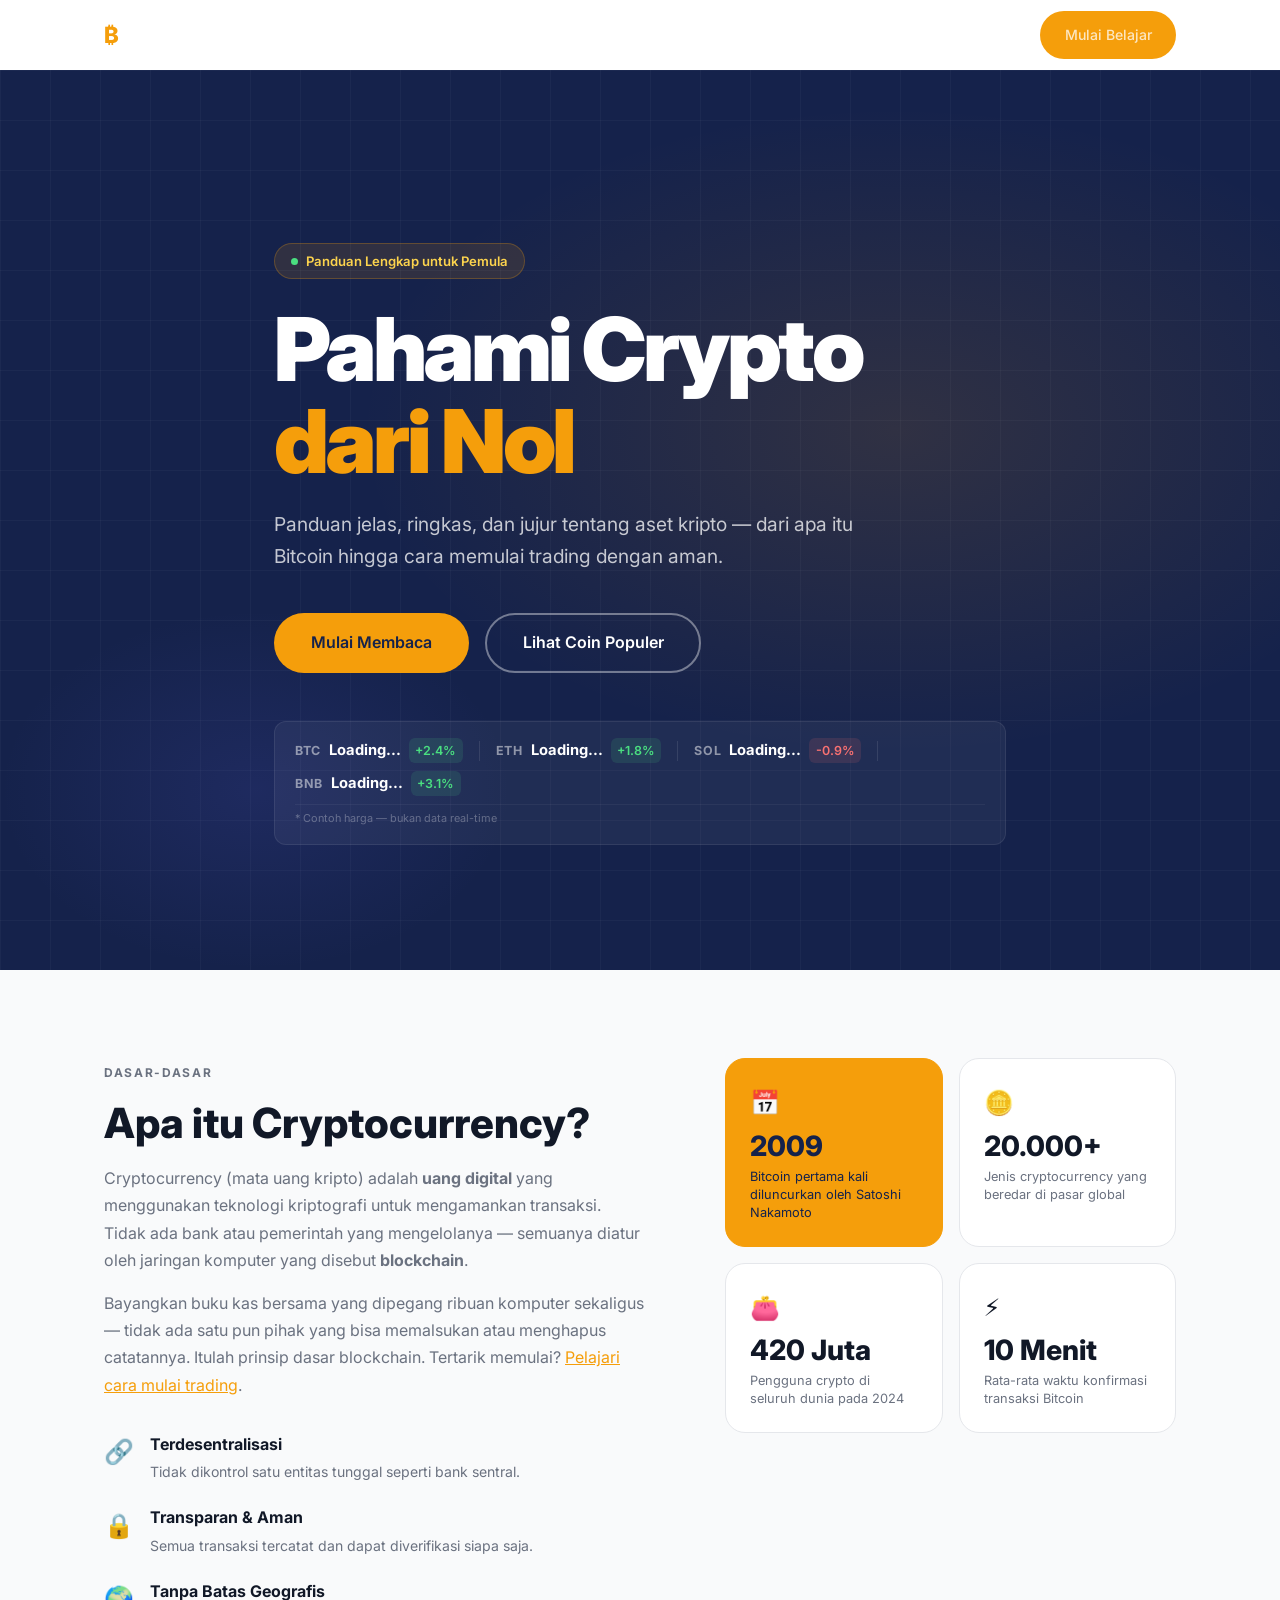
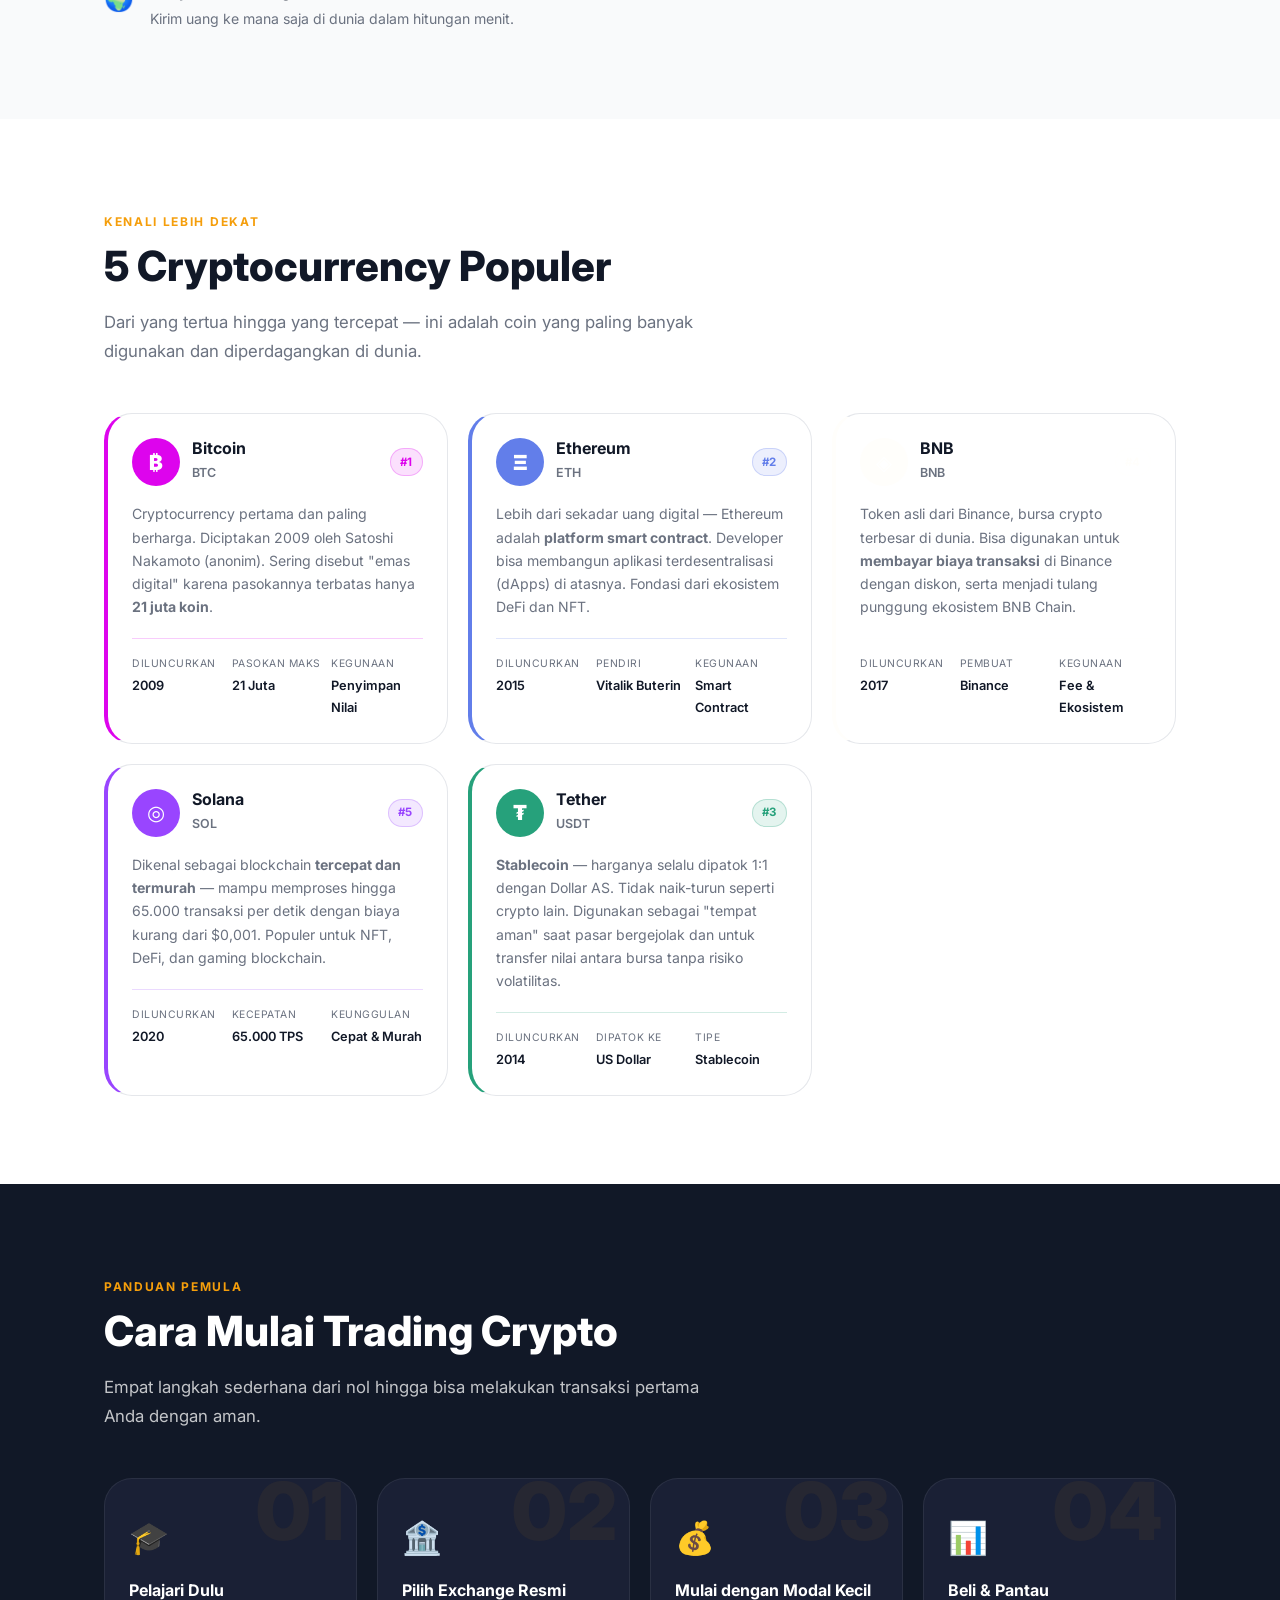
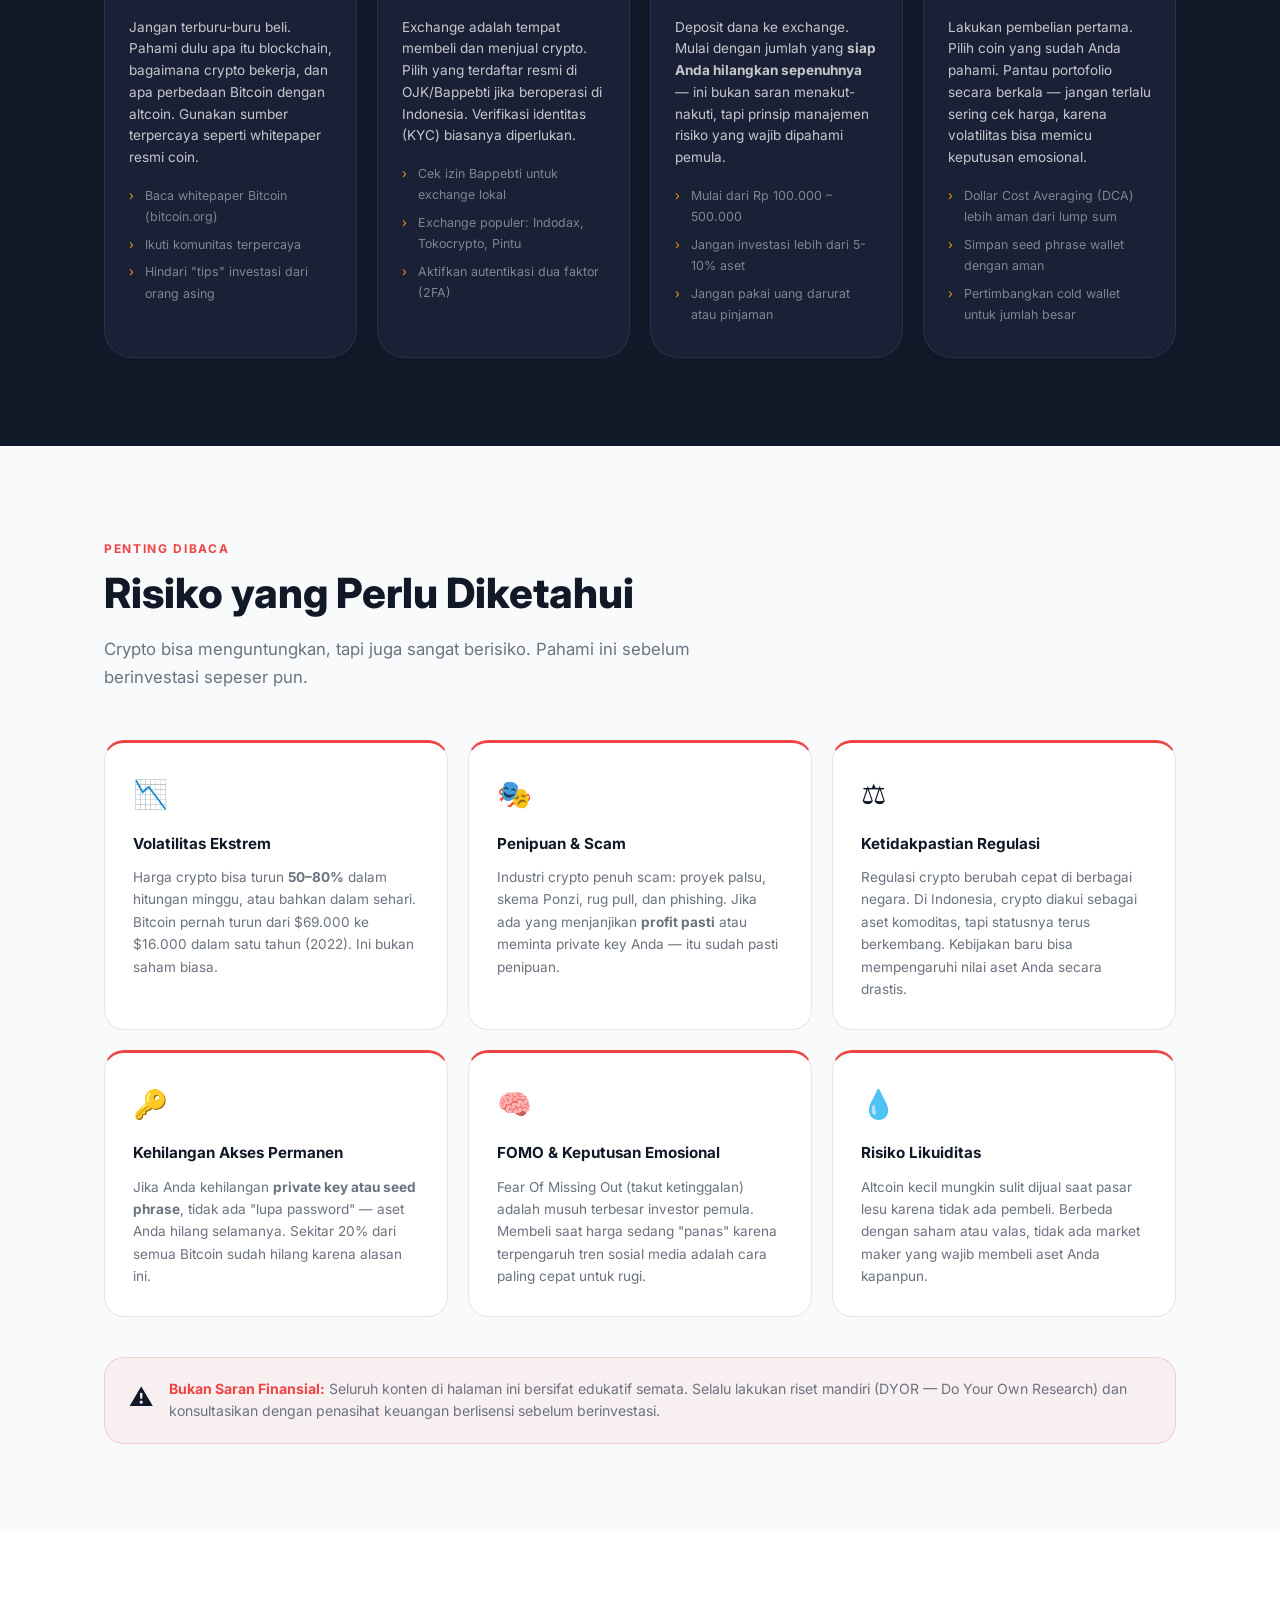
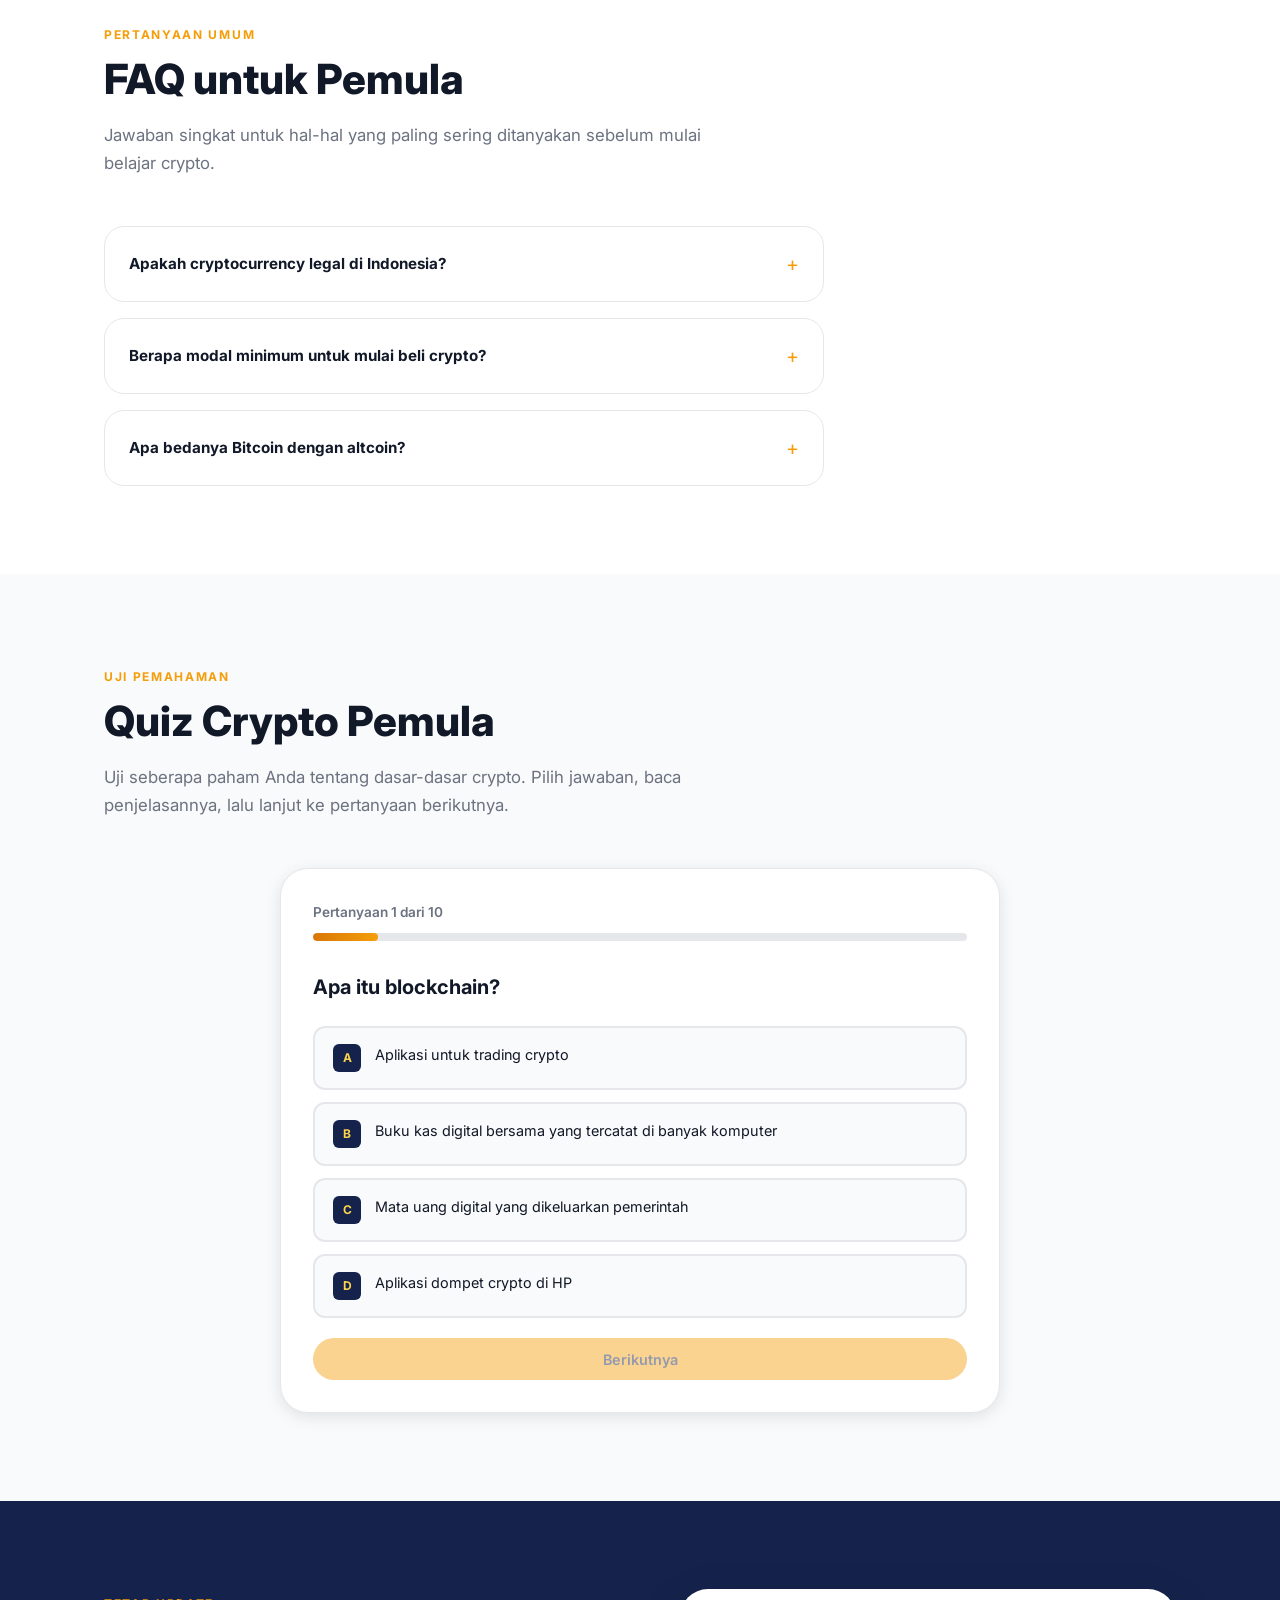
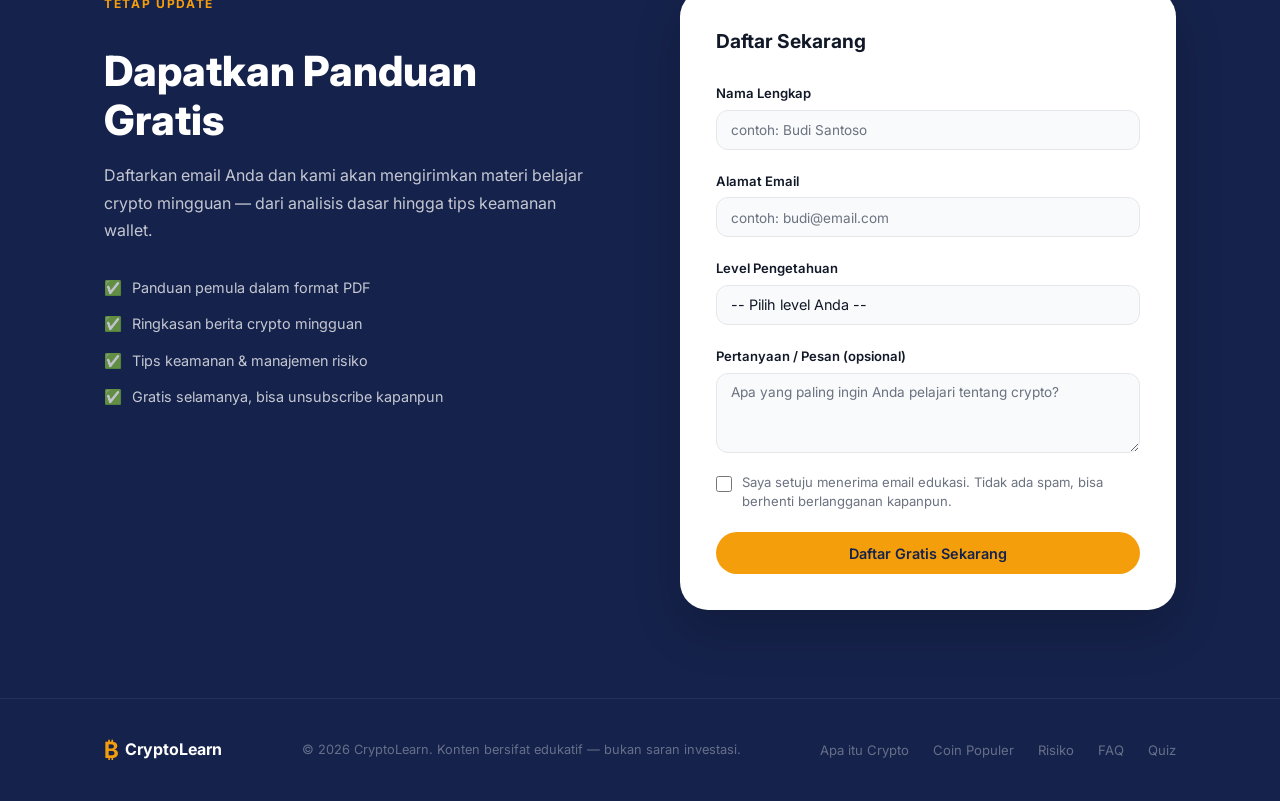
==== commit 82336dff: "Tambah Ahrefs analytics" ====
--- a/index.html
+++ b/index.html
@@ -41,6 +41,7 @@
   </script>
 
   <meta name="ahrefs-site-verification" content="92a8e63d87a856d197e9180f2ad2f25ee760a8063990b559d708480891edba99">
+  <script src="https://analytics.ahrefs.com/analytics.js" data-key="Y98MmjoUU13EP7jCRgtbtA" async></script>
 </head>
 <body>
 
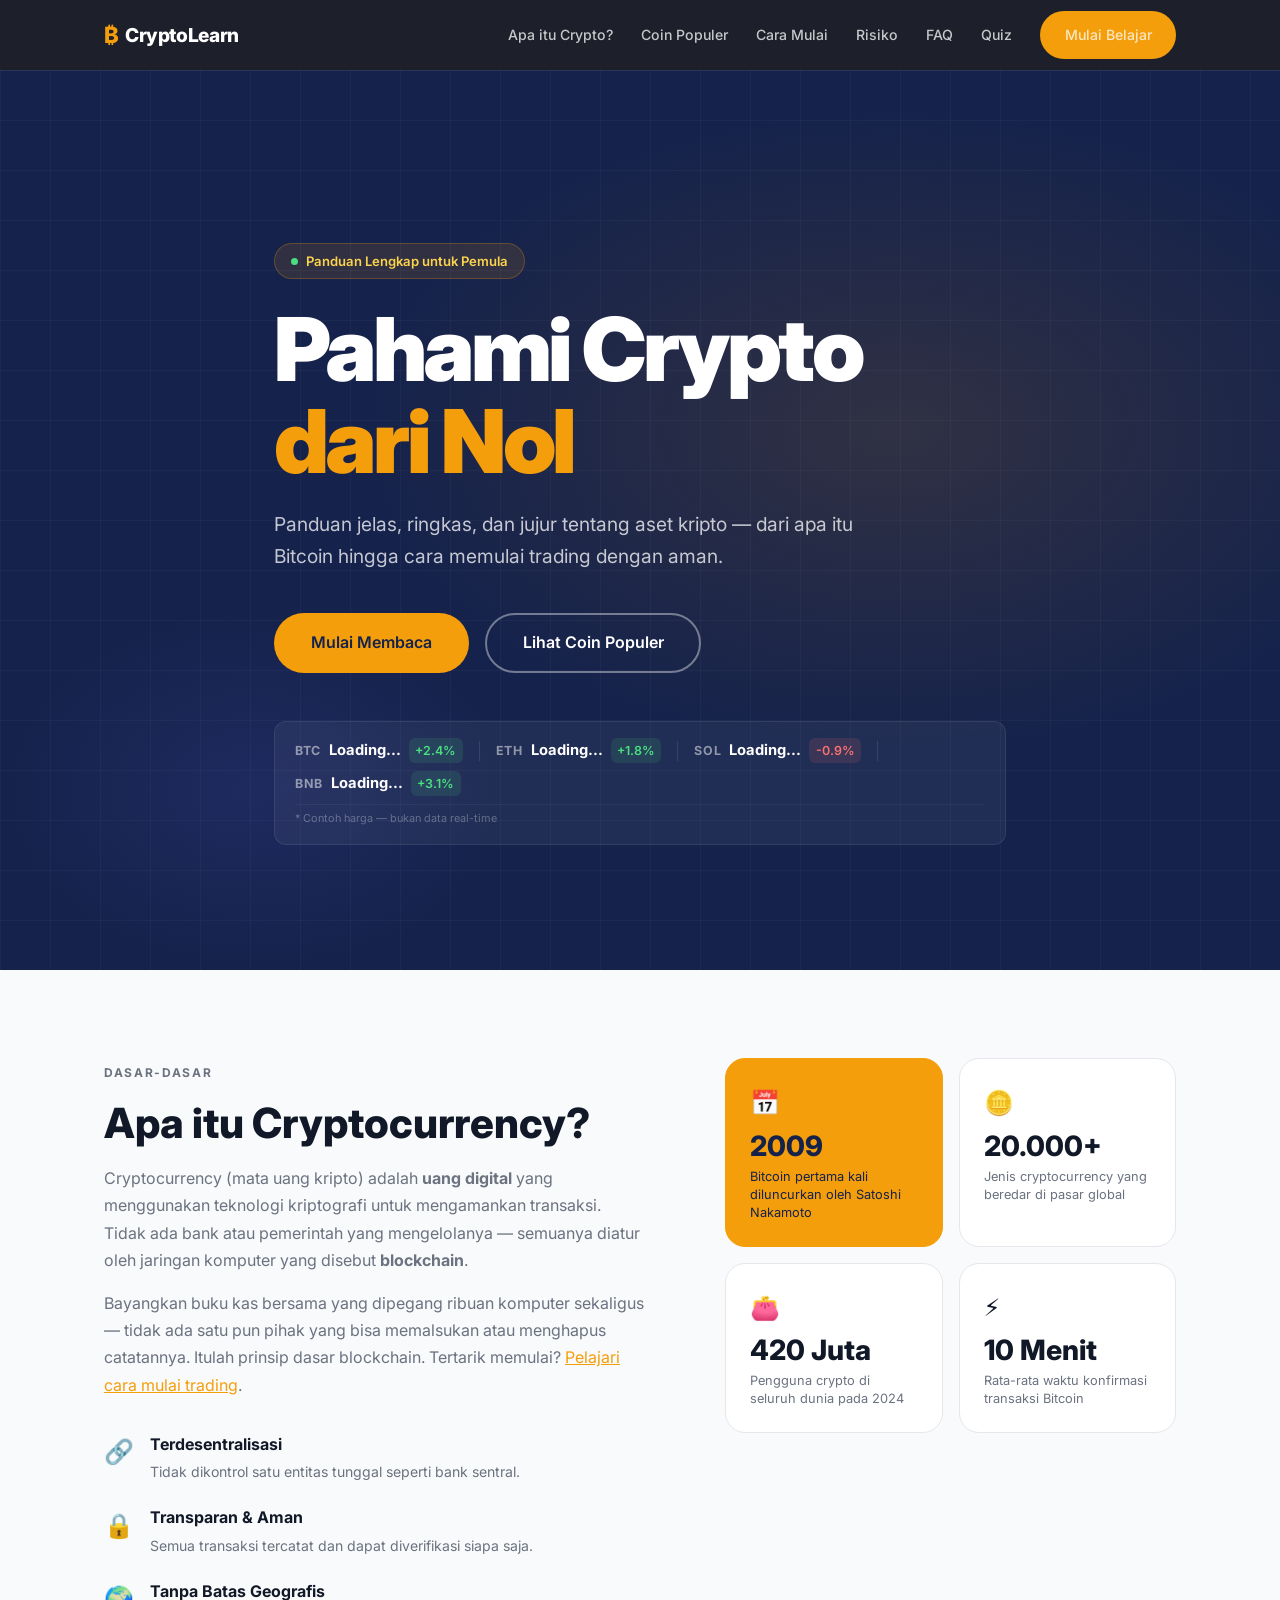
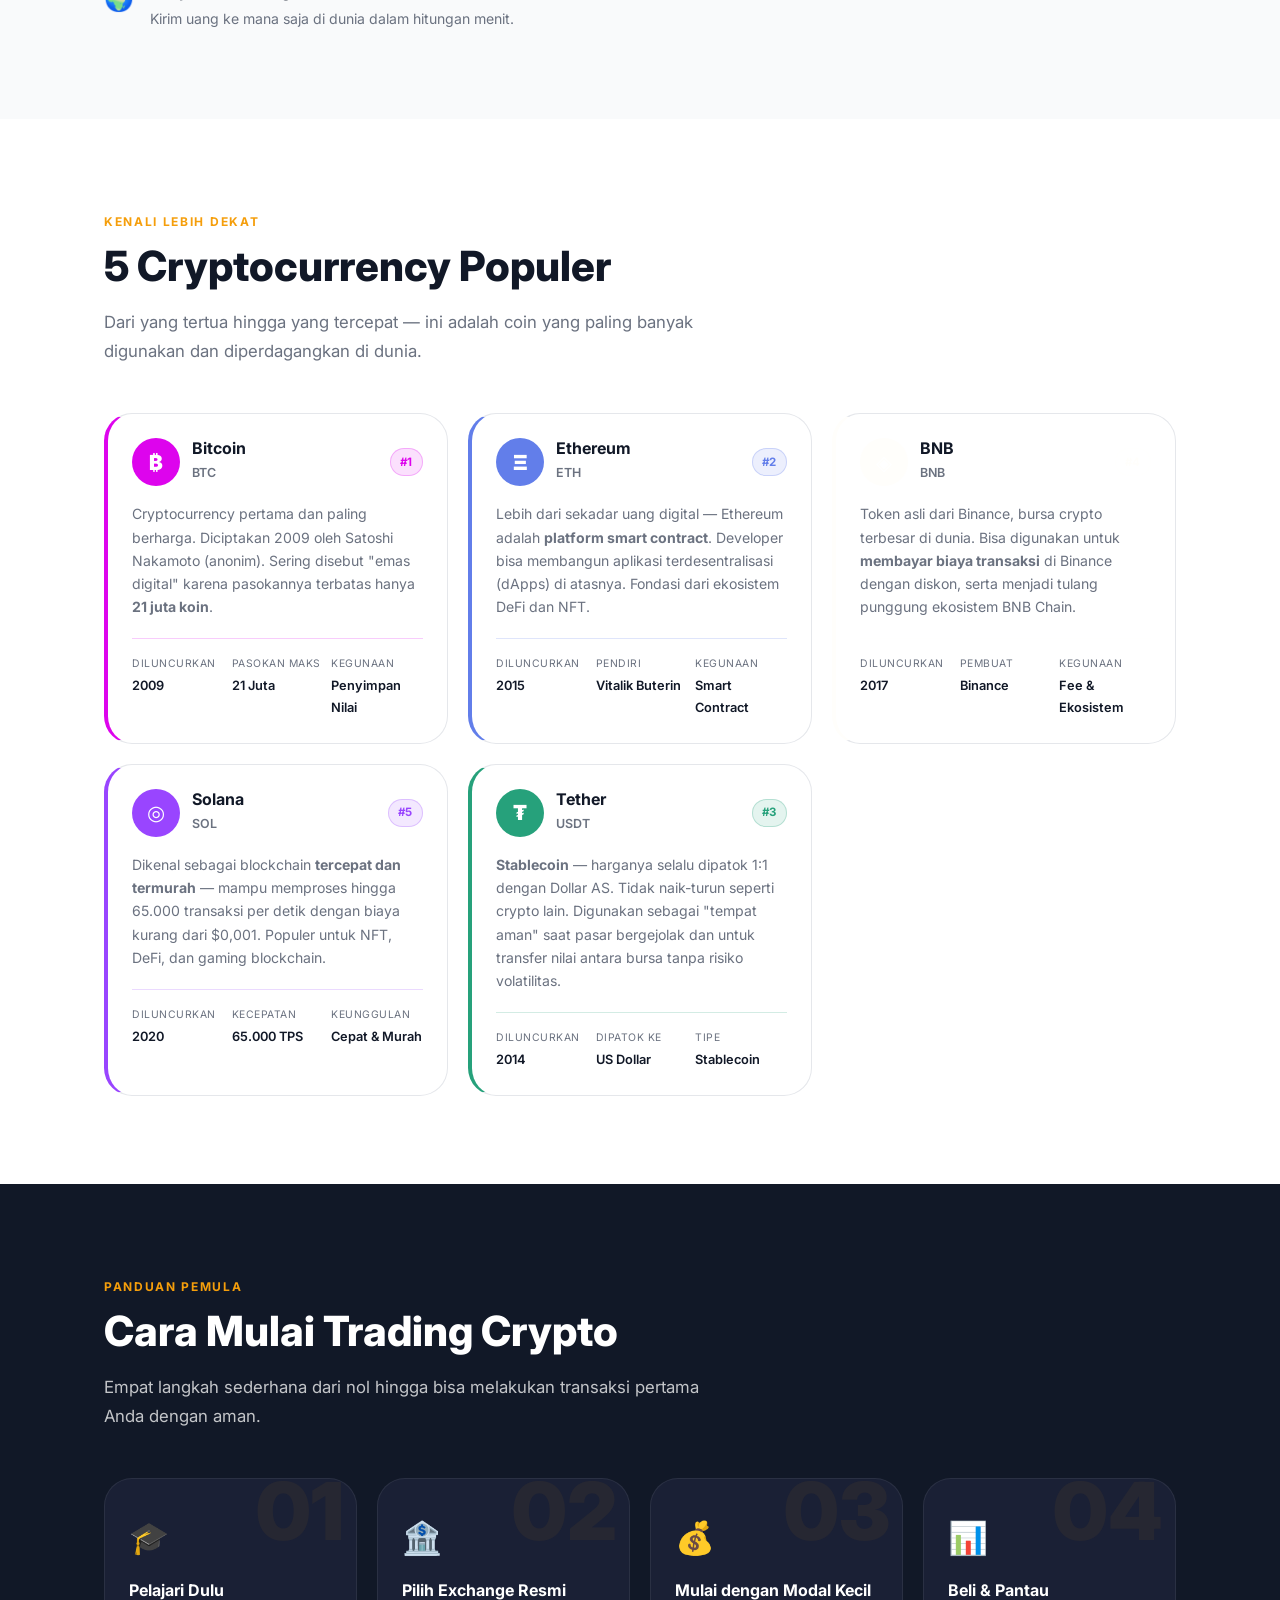
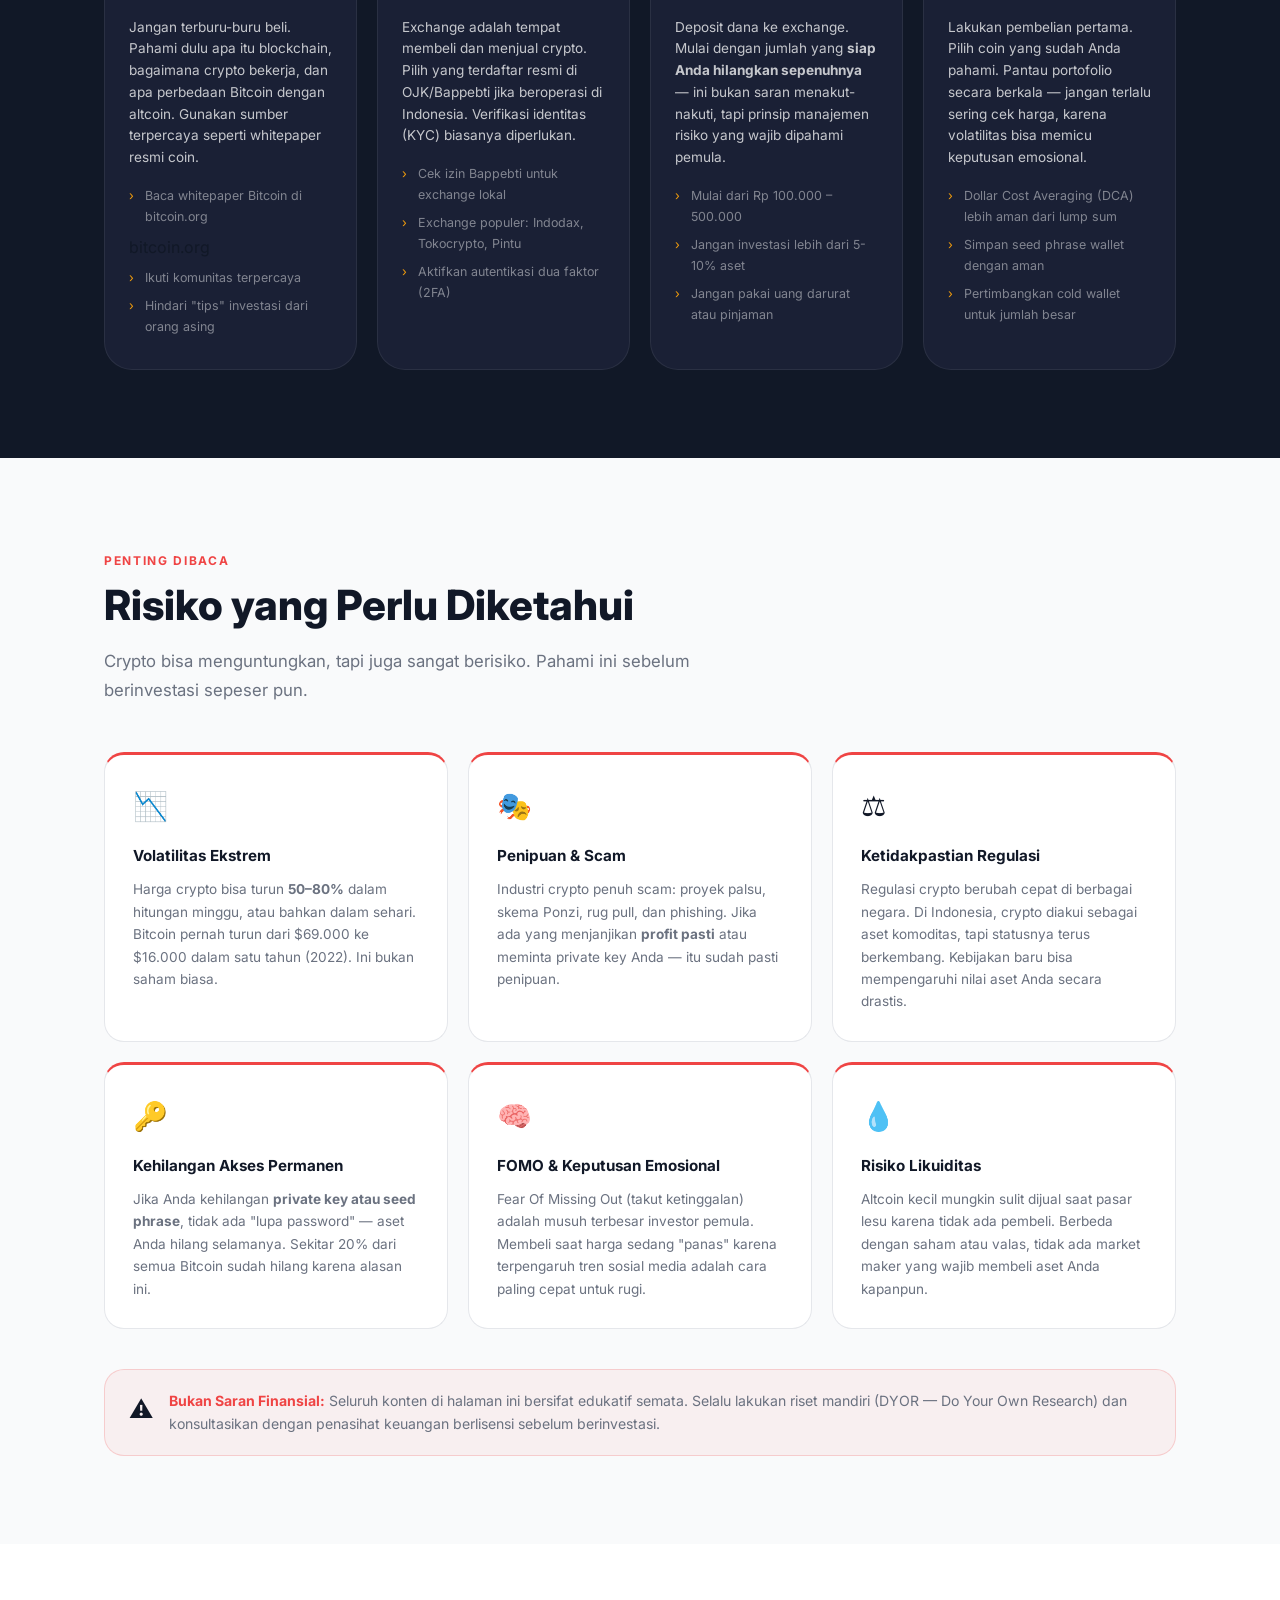
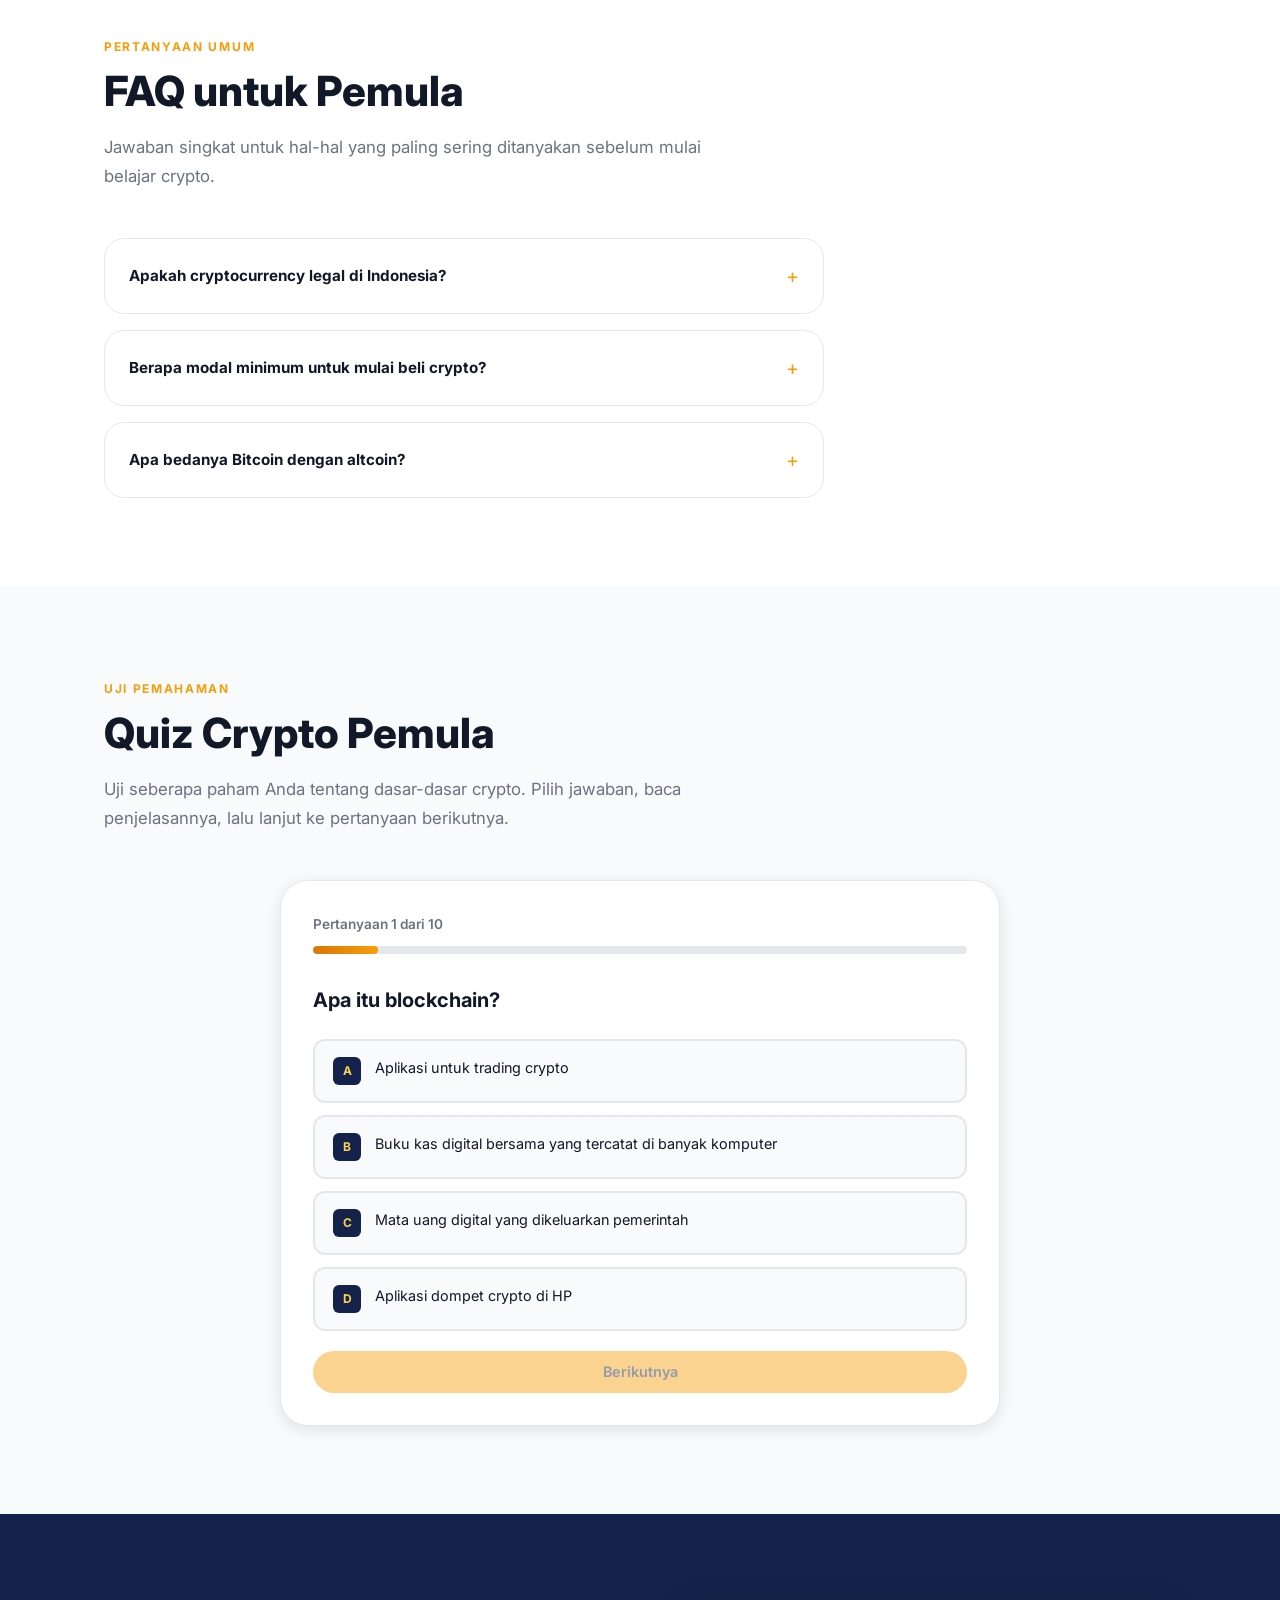
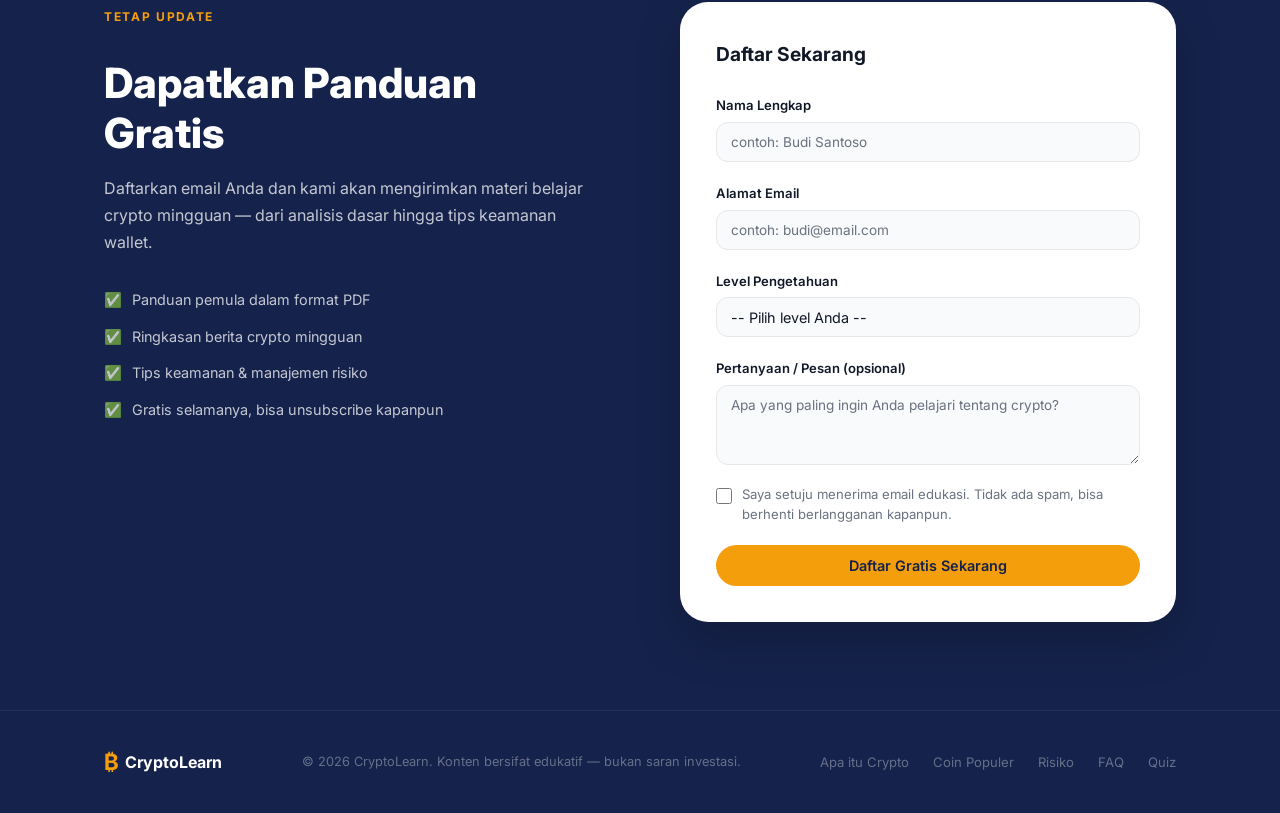
==== commit f1086813: "Tambah outgoing links" ====
--- a/index.html
+++ b/index.html
@@ -437,7 +437,8 @@
               Gunakan sumber terpercaya seperti whitepaper resmi coin.
             </p>
             <ul class="step__tips">
-              <li>Baca whitepaper Bitcoin (bitcoin.org)</li>
+            <li>Baca whitepaper Bitcoin di <a href="https://bitcoin.org" target="_blank">bitcoin.org</a></li>
+              <a href="https://bitcoin.org" target="_blank">bitcoin.org</a></li>
               <li>Ikuti komunitas terpercaya</li>
               <li>Hindari "tips" investasi dari orang asing</li>
             </ul>
@@ -455,7 +456,10 @@
             </p>
             <ul class="step__tips">
               <li>Cek izin Bappebti untuk exchange lokal</li>
-              <li>Exchange populer: Indodax, Tokocrypto, Pintu</li>
+              <li>Exchange populer: 
+                <a href="https://indodax.com" target="_blank">Indodax</a>, 
+                <a href="https://tokocrypto.com" target="_blank">Tokocrypto</a>, 
+                <a href="https://pintu.co.id" target="_blank">Pintu</a></li>
               <li>Aktifkan autentikasi dua faktor (2FA)</li>
             </ul>
           </div>
